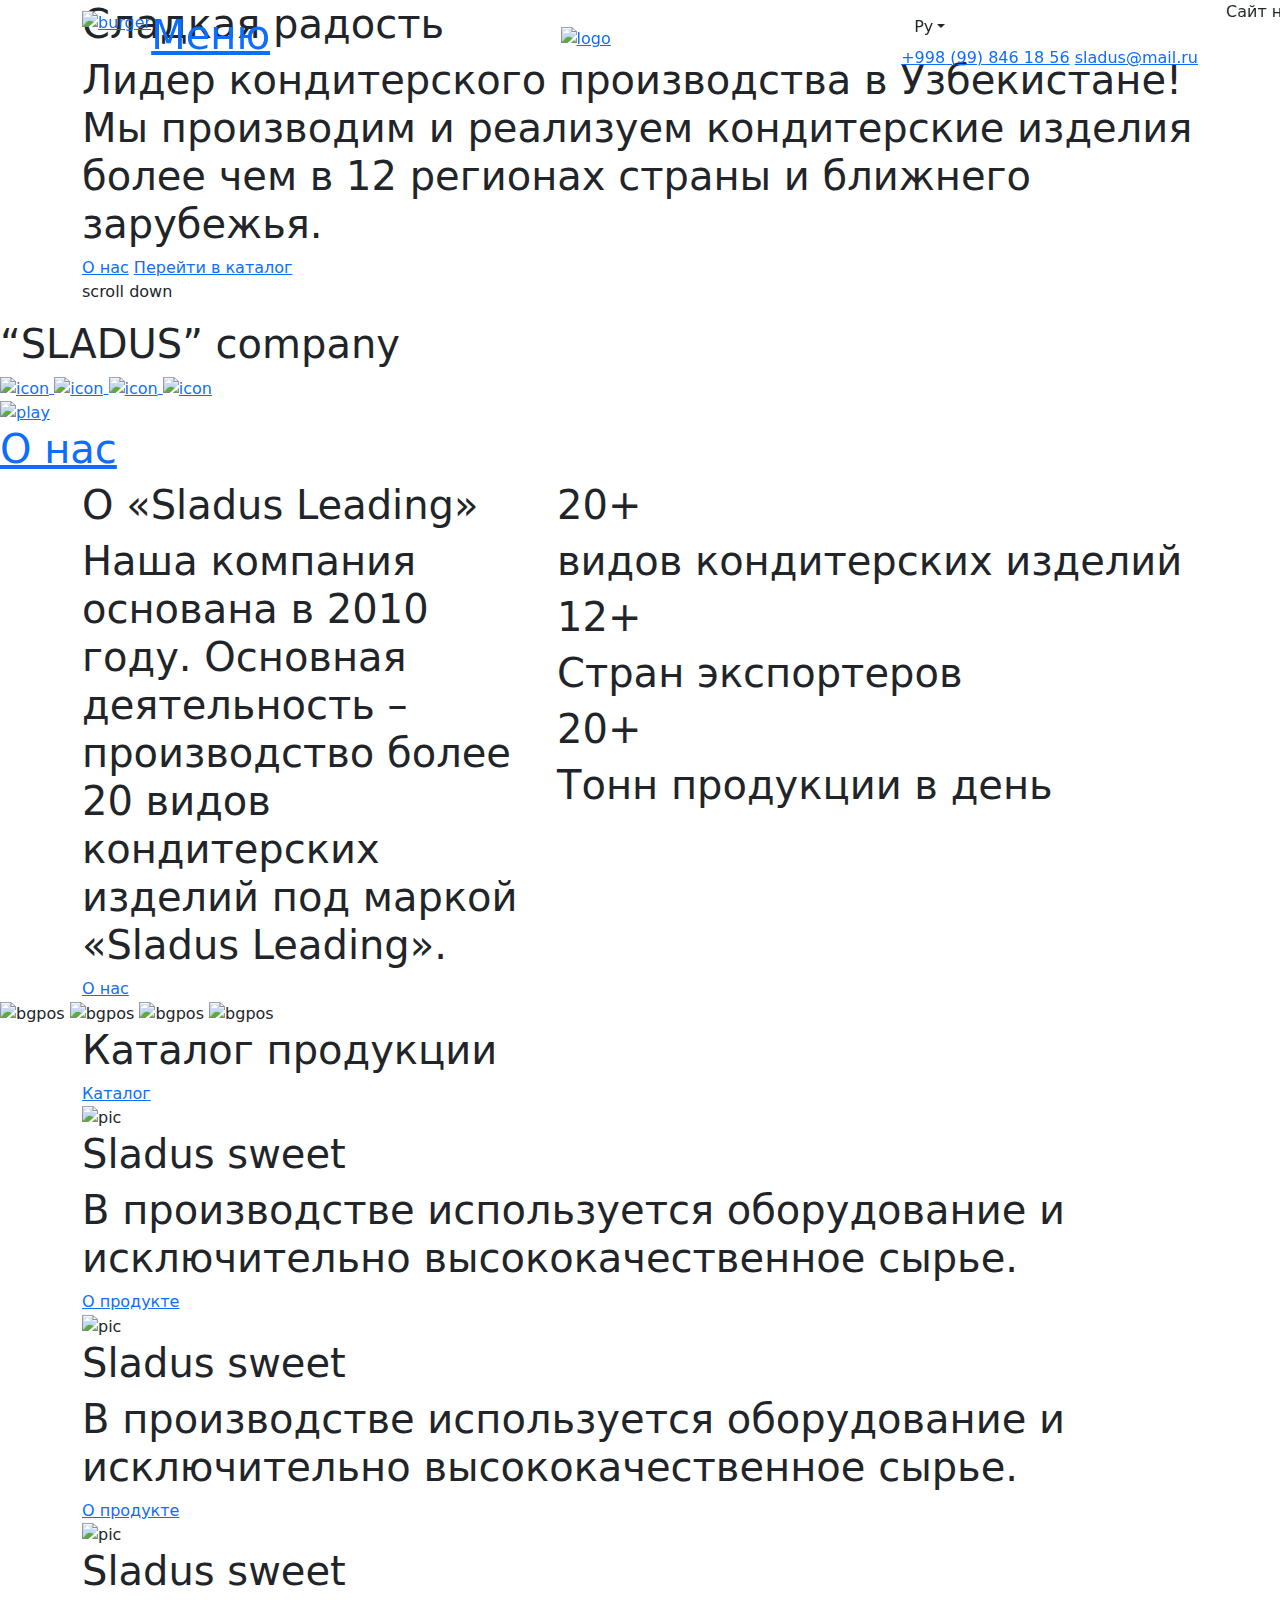
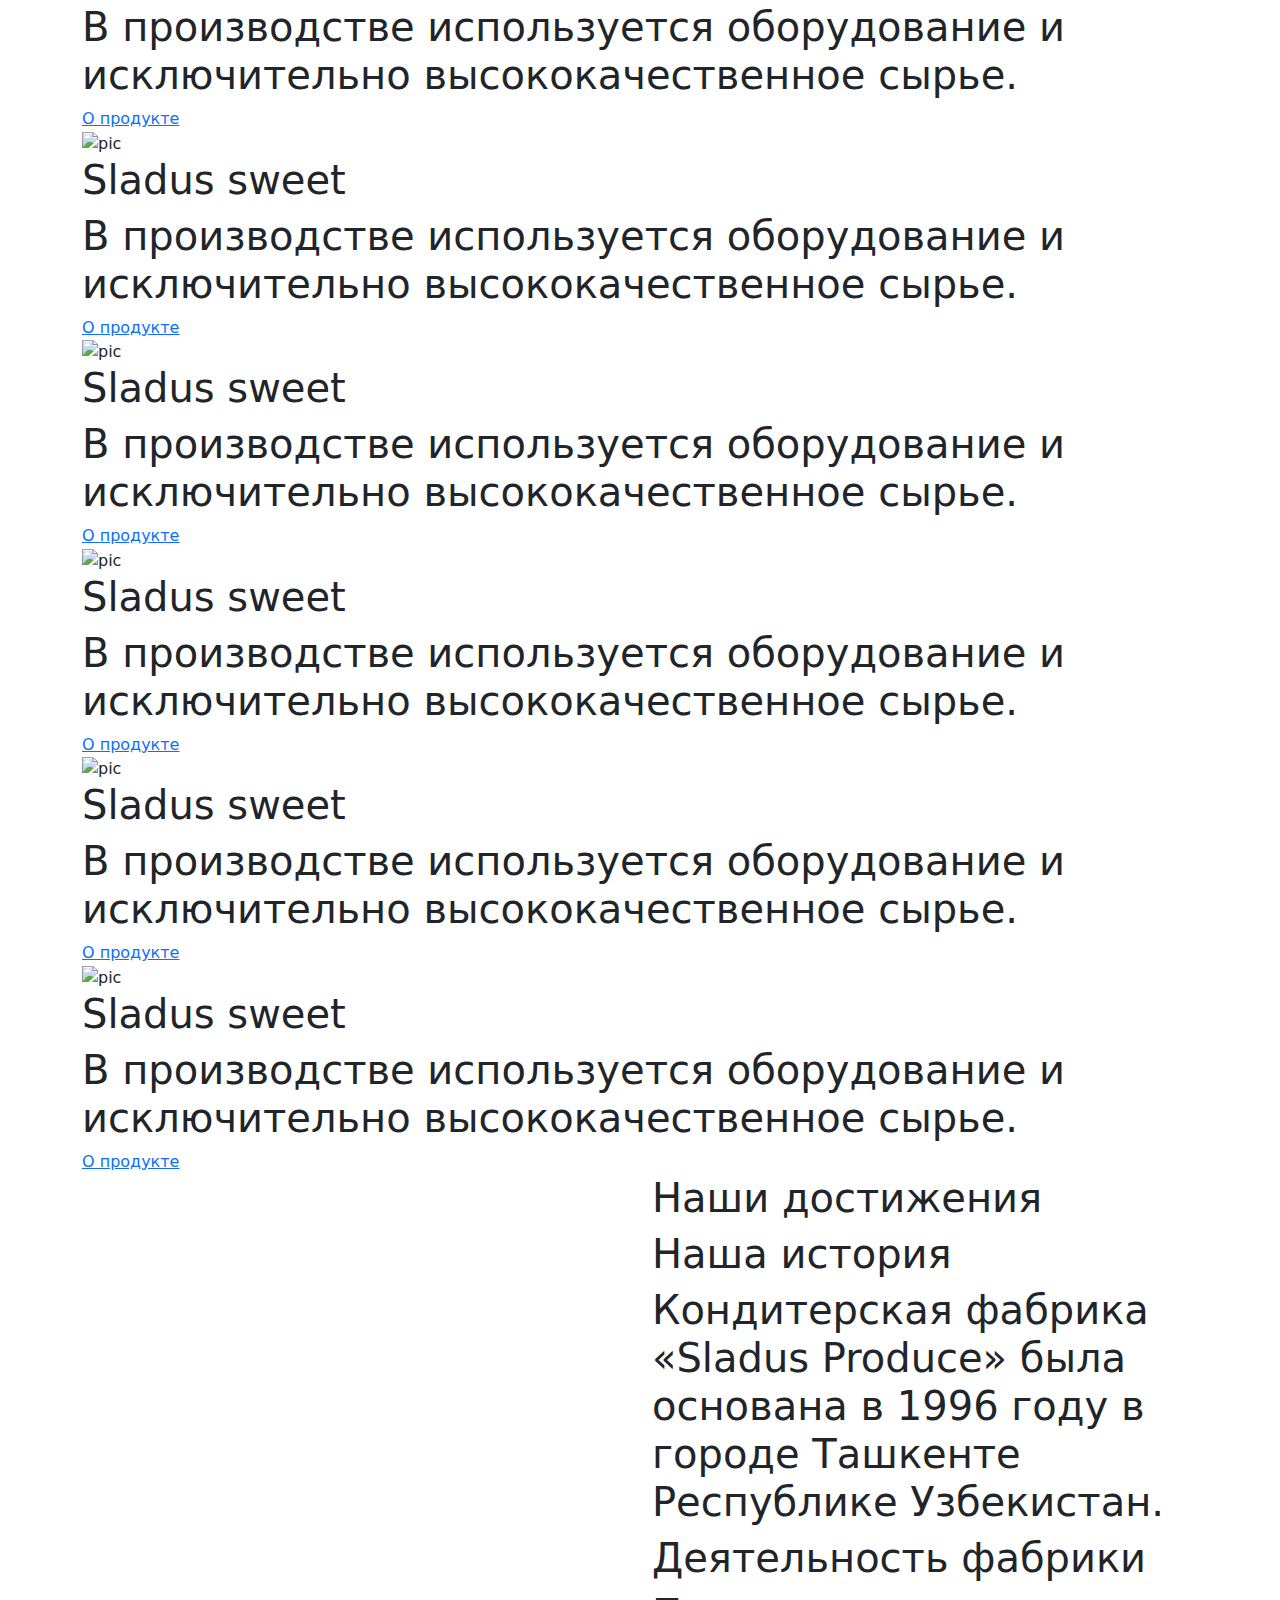
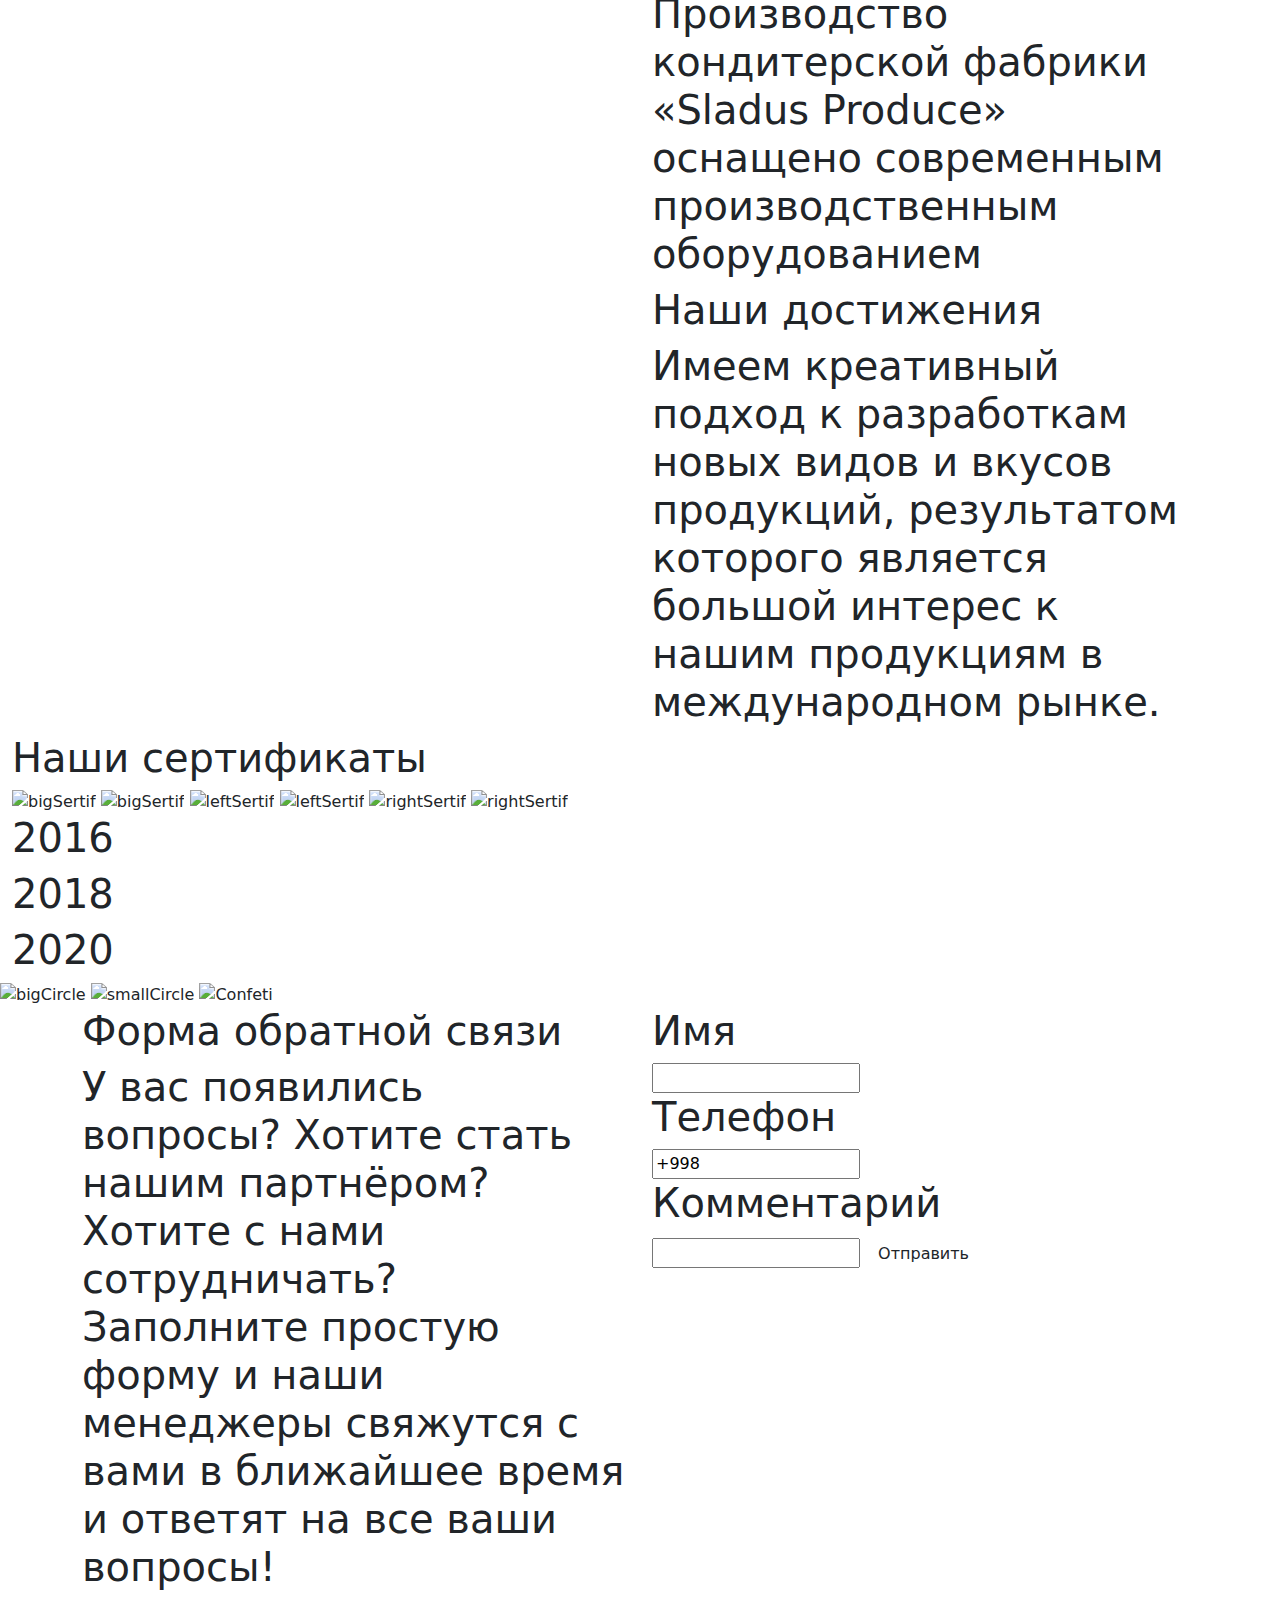
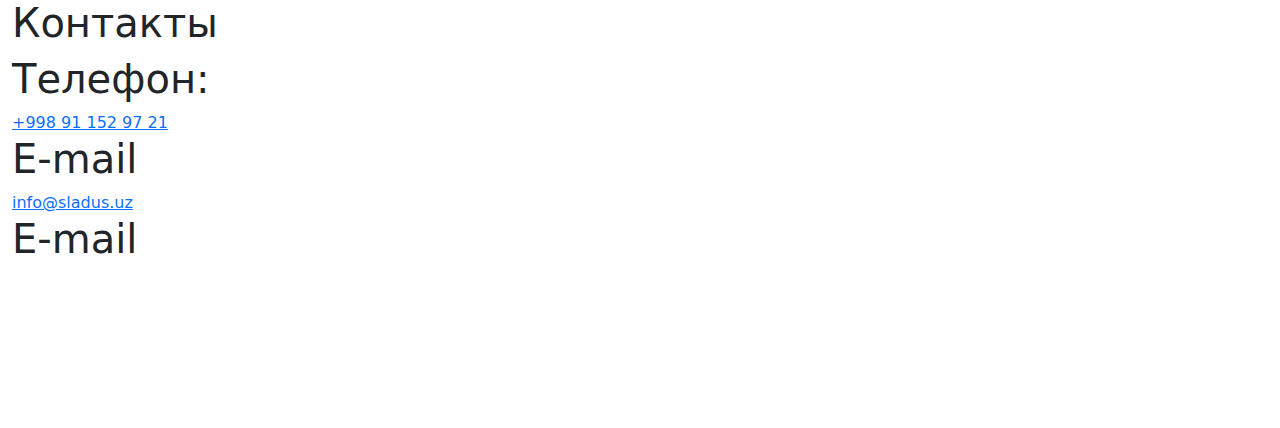
==== index.html @ 84ff2924 "Add files via upload" ====
<!DOCTYPE html>
<html lang="en">

<head>
    <link rel="icon" href="./assets/icons/logo.ico">
    <meta charset="UTF-8">
    <meta http-equiv="X-UA-Compatible" content="IE=edge">
    <meta name="viewport" content="width=device-width, initial-scale=1.0">
    <title>Sladus Real</title>
    <link href="https://cdn.jsdelivr.net/npm/bootstrap@5.1.3/dist/css/bootstrap.min.css" rel="stylesheet">
    <link rel="stylesheet" href="./css/main.css">
    <link rel="stylesheet" href="./css/media.css">
    <link rel="stylesheet" href="./css/animation.css">
    <link rel="preload" href="./assets/fonts/dinpro.otf" as="font">
    <link rel="stylesheet" href="./OwlCarousel2-2.3.4/dist/assets/owl.carousel.min.css">
    <link rel="stylesheet" href="./OwlCarousel2-2.3.4/dist/assets/owl.theme.default.min.css">
    <script src="https://cdn.jsdelivr.net/npm/bootstrap@5.1.3/dist/js/bootstrap.bundle.min.js"></script>
    <script src="https://ajax.googleapis.com/ajax/libs/jquery/3.6.0/jquery.min.js"></script>
</head>

<body>
    <header class="header">

        <nav class="navbar fixed-top">
            <marquee class="fixed-top">Сайт находится в разработке</marquee>
            <div class="container">
                <div class="burger_box">
                    <div class="offcanvas offcanvas-start fade" id="burger">
                        <div class="row">
                            <div class="col-4">
                                <div class="offcanvas_content_box">
                                    <a href="" type="button" class="btn krestik " data-bs-dismiss="offcanvas">
                                        <img src="./assets/icons/krestik.svg" alt="krestic" class="krestic">
                                        <div class="offcanvas_text_box">
                                            <a href="#" class="navigate_link active">Главная</a>
                                            <a href="./about us/index.html" class="navigate_link">О компании</a>
                                            <a href="./katalog/index.html" class="navigate_link">Продукция</a>
                                            <a href="./galereya/index.html" class="navigate_link">Галерия</a>
                                            <a href="./vakansiya/index.html" class="navigate_link">Ваканcия</a>
                                            <a href="#" class="navigate_link">Контакты</a>
                                        </div>
                                    </a>
                                </div>
                            </div>
                            <div class="col-8">
                                <div class="offcanvas_carousel">
                                    <div class="owl-carousel">
                                        <div class="item">
                                            <a href="./product/index.html" class="owl_link">
                                                <div class="owl_img">
                                                    <img src="./assets/images/1.jpg" alt="">
                                                </div>
                                            </a>
                                        </div>
                                        <div class="item">
                                            <a href="./product/index.html" class="owl_link">
                                                <div class="owl_img">
                                                    <img src="./assets/images/2.jpg" alt="">
                                                </div>
                                            </a>
                                        </div>
                                        <div class="item">
                                            <a href="./product/index.html" class="owl_link">
                                                <div class="owl_img">
                                                    <img src="./assets/images/3.jpg" alt="">
                                                </div>
                                            </a>
                                        </div>
                                        <div class="item">
                                            <a href="./product/index.html" class="owl_link">
                                                <div class="owl_img">
                                                    <img src="./assets/images/4.jpg" alt="">
                                                </div>
                                            </a>
                                        </div>
                                        <div class="item">
                                            <a href="./product/index.html" class="owl_link">
                                                <div class="owl_img">
                                                    <img src="./assets/images/5.png" alt="">
                                                </div>
                                            </a>
                                        </div>
                                    </div>
                                </div>
                                <h1 class="carousel_text">Каталог продукции</h1>
                            </div>
                        </div>
                    </div>
                    <a href="#burger" type="button" class="burger d-flex" data-bs-toggle="offcanvas">
                        <img src="./assets/icons/burger.svg" alt="burger" class="burger_icon">
                        <h1 class="burger_text">Меню</h1>
                    </a>
                </div>
                <a href="#" class="logo">
                    <img src="./assets/icons/logo.png" alt="logo" class="logo_icon">
                </a>
                <div class="info_box">
                    <div class="dropdown">
                        <button class="btn dropdown-toggle button" type="button" id="dropdownButton" data-bs-toggle="dropdown">Ру</button>
                        <ul class="dropdown-menu" aria-labelledby="dropdownMenuButton1">
                            <li><a class="dropdown-item" href="#">En</a></li>
                            <li><a class="dropdown-item" href="#">У'зб</a></li>
                            <li><a class="dropdown-item" href="#">Uzb</a></li>
                        </ul>
                    </div>

                    <div class="contact_box">
                        <a href="tel:+998461856" class="telephone_number">+998 (99) 846 18 56</a>
                        <a href="mailto:info@sladus.uz" class="email">sladus@mail.ru</a>
                    </div>
                </div>

            </div>

        </nav>
        <div class="container">
            <div class="header_content">

                <h1 class="header_content_title">Сладкая радость</h1>
                <h1 class="header_content_text">
                    Лидер кондитерского производства в Узбекистане! Мы производим и реализуем кондитерские изделия более чем в 12 регионах страны и ближнего зарубежья.
                </h1>
                <div class="header_button_box">
                    <a href="./about us/index.html" class="header_link">О нас</a>
                    <a href="#" class="header_link">Перейти в каталог</a>
                </div>
                <div class="scroll_bar">
                    <div class="lines"></div>
                    <p class="scroll_bar_text">scroll down</p>
                </div>
            </div>
        </div>
    </header>
    <main class="main">
        <section class="mainOne">
            <div class="slider">
                <h1 class="slider_text">“SLADUS” company</h1>
                <div class="social_media_box">
                    <a href="#" class="social_media_link">
                        <img src="./assets/icons/insta.svg" alt="icon" class="social_media_img">
                    </a>
                    <a href="#" class="social_media_link">
                        <img src="./assets/icons/fb.svg" alt="icon" class="social_media_img">
                    </a>
                    <a href="#" class="social_media_link">
                        <img src="./assets/icons/tg.svg" alt="icon" class="social_media_img">
                    </a>
                    <a href="#" class="social_media_link">
                        <img src="./assets/icons/yt.svg" alt="icon" class="social_media_img">
                    </a>
                </div>
            </div>
            <a href="#myModal" class="play_video" type="button" data-bs-toggle="modal">
                <img src="./assets/icons/play.svg" alt="play">
                <h1 class="modal_video_text">О нас</h1>
            </a>
            <div class="modal" id="myModal">
                <div class="modal-dialog">
                    <div class="modal-content">
                        <video controls>
                        <source src="./assets/video/video.mp4" type="video/mp4">
                    </video>
                        <button class="btn btn-close video_closed" data-bs-dismiss="modal"></button>
                    </div>
                </div>
            </div>
        </section>
        <section class="mainTwo">
            <div class="container">
                <div class="row">
                    <div class="col-5">
                        <div class="mainTwo_content_box">
                            <h1 class="mainTwo_title">О «Sladus Leading»</h1>
                            <h1 class="mainTwo_text">Наша компания основана в 2010 году. Основная деятельность – производство более 20 видов кондитерских изделий под маркой «Sladus Leading».</h1>

                            <a href="./about us/index.html" class="header_link">О нас</a>
                        </div>
                    </div>
                    <div class="col-7">
                        <div class="mainTwo_content_box">
                            <div class="circle_box">
                                <div class="circle_box_One">
                                    <h1 class="circle_title">20+</h1>
                                    <h1 class="circle_text">видов кондитерских изделий </h1>
                                </div>
                                <div class="circle_box_Two">
                                    <h1 class="circle_title">12+</h1>
                                    <h1 class="circle_text">Стран экспортеров</h1>
                                </div>
                                <div class="circle_box_Three">
                                    <h1 class="circle_title">20+</h1>
                                    <h1 class="circle_text">Тонн продукции в день</h1>
                                </div>
                            </div>
                        </div>
                    </div>
                </div>
            </div>
        </section>
        <section class="mainThree">
            <img src="./assets/images/bgleftbot.png" alt="bgpos" class="mainThree_img_pos_bl">
            <img src="./assets/images/bglefttop.png" alt="bgpos" class="mainThree_img_pos_tl">
            <img src="./assets/images/bgrightbot.png" alt="bgpos" class="mainThree_img_pos_br">
            <img src="./assets/images/bgrighttop.png" alt="bgpos" class="mainThree_img_pos_tr">
            <div class="container">
                <div class="mainThree_title_box">
                    <h1 class="mainThree_title">Каталог продукции</h1>
                    <a href="#" class="mainThree_link">Каталог</a>
                </div>
                <div class="owl-carousel two">
                    <div class="item">
                        <div class="mainThree_content_box">
                            <img src="./assets/images/one.png" alt="pic" class="mainThree_img">
                            <h1 class="mainThree_title_carousel">Sladus sweet</h1>
                            <h1 class="mainThree_text">В производстве используется оборудование и исключительно высококачественное сырье. </h1>
                            <a href="#" class="mainThree_carousel_button">О продукте</a>
                        </div>
                    </div>
                    <div class="item">
                        <div class="mainThree_content_box">
                            <img src="./assets/images/two.png" alt="pic" class="mainThree_img">
                            <h1 class="mainThree_title_carousel">Sladus sweet</h1>
                            <h1 class="mainThree_text">В производстве используется оборудование и исключительно высококачественное сырье. </h1>
                            <a href="#" class="mainThree_carousel_button">О продукте</a>
                        </div>
                    </div>
                    <div class="item">
                        <div class="mainThree_content_box">
                            <img src="./assets/images/three.png" alt="pic" class="mainThree_img">
                            <h1 class="mainThree_title_carousel">Sladus sweet</h1>
                            <h1 class="mainThree_text">В производстве используется оборудование и исключительно высококачественное сырье. </h1>
                            <a href="#" class="mainThree_carousel_button">О продукте</a>
                        </div>
                    </div>
                    <div class="item">
                        <div class="mainThree_content_box">
                            <img src="./assets/images/four.png" alt="pic" class="mainThree_img">
                            <h1 class="mainThree_title_carousel">Sladus sweet</h1>
                            <h1 class="mainThree_text">В производстве используется оборудование и исключительно высококачественное сырье. </h1>
                            <a href="#" class="mainThree_carousel_button">О продукте</a>
                        </div>
                    </div>
                    <div class="item">
                        <div class="mainThree_content_box">
                            <img src="./assets/images/one.png" alt="pic" class="mainThree_img">
                            <h1 class="mainThree_title_carousel">Sladus sweet</h1>
                            <h1 class="mainThree_text">В производстве используется оборудование и исключительно высококачественное сырье. </h1>
                            <a href="#" class="mainThree_carousel_button">О продукте</a>
                        </div>
                    </div>
                    <div class="item">
                        <div class="mainThree_content_box">
                            <img src="./assets/images/two.png" alt="pic" class="mainThree_img">
                            <h1 class="mainThree_title_carousel">Sladus sweet</h1>
                            <h1 class="mainThree_text">В производстве используется оборудование и исключительно высококачественное сырье. </h1>
                            <a href="#" class="mainThree_carousel_button">О продукте</a>
                        </div>
                    </div>
                    <div class="item">
                        <div class="mainThree_content_box">
                            <img src="./assets/images/three.png" alt="pic" class="mainThree_img">
                            <h1 class="mainThree_title_carousel">Sladus sweet</h1>
                            <h1 class="mainThree_text">В производстве используется оборудование и исключительно высококачественное сырье. </h1>
                            <a href="#" class="mainThree_carousel_button">О продукте</a>
                        </div>
                    </div>
                    <div class="item">
                        <div class="mainThree_content_box">
                            <img src="./assets/images/four.png" alt="pic" class="mainThree_img">
                            <h1 class="mainThree_title_carousel">Sladus sweet</h1>
                            <h1 class="mainThree_text">В производстве используется оборудование и исключительно высококачественное сырье. </h1>
                            <a href="#" class="mainThree_carousel_button">О продукте</a>
                        </div>
                    </div>

                </div>
            </div>
        </section>
        <section class="mainFour">
            <div class="container">
                <div class="row">
                    <div class="col-6">
                        <div class="mainFour_img_box">
                            <img src="./assets/images/download.jpg" alt="" class="mainFour_img">
                        </div>
                    </div>
                    <div class="col-6">
                        <div class="mainFour_content_box">
                            <h1 class="mainFour_title_one">Наши достижения</h1>
                            <h1 class="mainFour_title">Наша история</h1>
                            <h1 class="mainFour_text">Кондитерская фабрика «Sladus Produce» была основана в 1996 году в городе Ташкенте Республике Узбекистан.</h1>
                            <h1 class="mainFour_title">Деятельность фабрики</h1>
                            <h1 class="mainFour_text">Производство кондитерской фабрики «Sladus Produce» оснащено современным производственным оборудованием</h1>
                            <h1 class="mainFour_title">Наши достижения</h1>
                            <h1 class="mainFour_text">Имеем креативный подход к разработкам новых видов и вкусов продукций, результатом которого является большой интерес к нашим продукциям в международном рынке.</h1>
                        </div>
                    </div>
                </div>
            </div>
        </section>
        <section class="mainFive">
            <div class="container-fluid">
                <h1 class="mainFive_title">Наши сертификаты</h1>
                <img src="./assets/images/bigSertif.png" alt="bigSertif" class="mainFive_bigSertif">
                <img src="./assets/images/BigStand.png" alt="bigSertif" class="mainFive_bigStand">
                <img src="./assets/images/leftSertif.png" alt="leftSertif" class="leftSertif">
                <img src="./assets/images/smallStand.png" alt="leftSertif" class="leftStand">
                <img src="./assets/images/rightSertif.png" alt="rightSertif" class="rightSertif">
                <img src="./assets/images/smallStand.png" alt="rightSertif" class="rightStand">
                <h1 class="mainFive_2016">2016</h1>
                <h1 class="mainFive_2018">2018</h1>
                <h1 class="mainFive_2020">2020</h1>
            </div>
        </section>
        <section class="mainSix">
            <img src="/assets/icons/bigCircle.svg" alt="bigCircle" class="mainSix_big_circle">
            <img src="/assets/icons/smallCircle.svg" alt="smallCircle" class="mainSix_small_circle">
            <img src="./assets/images/Confeti.png" alt="Confeti" class="mainSix_confeti">
            <div class="container">
                <div class="mainSix_content_box">
                    <div class="row">
                        <div class="col-xl-6 col-lg-8">
                            <div class="mainSix_text_box">
                                <h1 class="mainSix_text_title">Форма обратной связи</h1>
                                <h1 class="mainSix_text_info">У вас появились вопросы? Хотите стать нашим партнёром? Хотите с нами сотрудничать? Заполните простую форму и наши менеджеры свяжутся с вами в ближайшее время и ответят на все ваши вопросы!</h1>
                            </div>
                        </div>
                        <div class="col-xl-6 col-lg-4">
                            <div class="mainSix_reg_box">
                                <form action="https://echo.htmlacademy.ru/courses" method="post">
                                    <h1 class="mainSix_reg_title">Имя</h1>
                                    <input type="text" name="Имя">
                                    <h1 class="mainSix_reg_title">Телефон</h1>
                                    <input type="tel" name="Телефон" value="+998">
                                    <h1 class="mainSix_reg_title">Комментарий</h1>
                                    <input type="text" name="Комментарий">
                                    <button type="submit" class="btn">Отправить</button>
                                </form>
                            </div>
                        </div>
                    </div>
                </div>
            </div>
        </section>
        <section class="mainSeven">
            <div class="container-fluid">
                <div class="mainSeven_content_box">
                    <div class="mainSeven_text_box">
                        <h1 class="mainSeven_title">Контакты</h1>
                        <h1 class="mainSeven_info">Телефон:</h1>
                        <a href="tel:+998911529721" class="mainSeven_tel">+998 91 152 97 21</a>
                        <h1 class="mainSeven_info">E-mail</h1>
                        <a href="mailto:info@sladus.uz" class="mainSeven_tel">info@sladus.uz</a>
                        <h1 class="mainSeven_info">E-mail</h1>
                    </div>
                    <div class="mapBox">
                        <iframe src="https://yandex.ru/map-widget/v1/?um=constructor%3Aa60122b8d6b6e58495dd2fbadc7fb2de0d66b228836e22b352b40afc73c32efb&amp;source=constructor" width="100%" height="100%" frameborder="0"></iframe>

                    </div>
                </div>


            </div>
            </div>

        </section>
    </main>





    <script src="https://ajax.googleapis.com/ajax/libs/jquery/3.6.0/jquery.min.js"></script>

    <script src="./OwlCarousel2-2.3.4/dist/owl.carousel.min.js"></script>
    <script src="./js/main.js"></script>



</body>

</html>
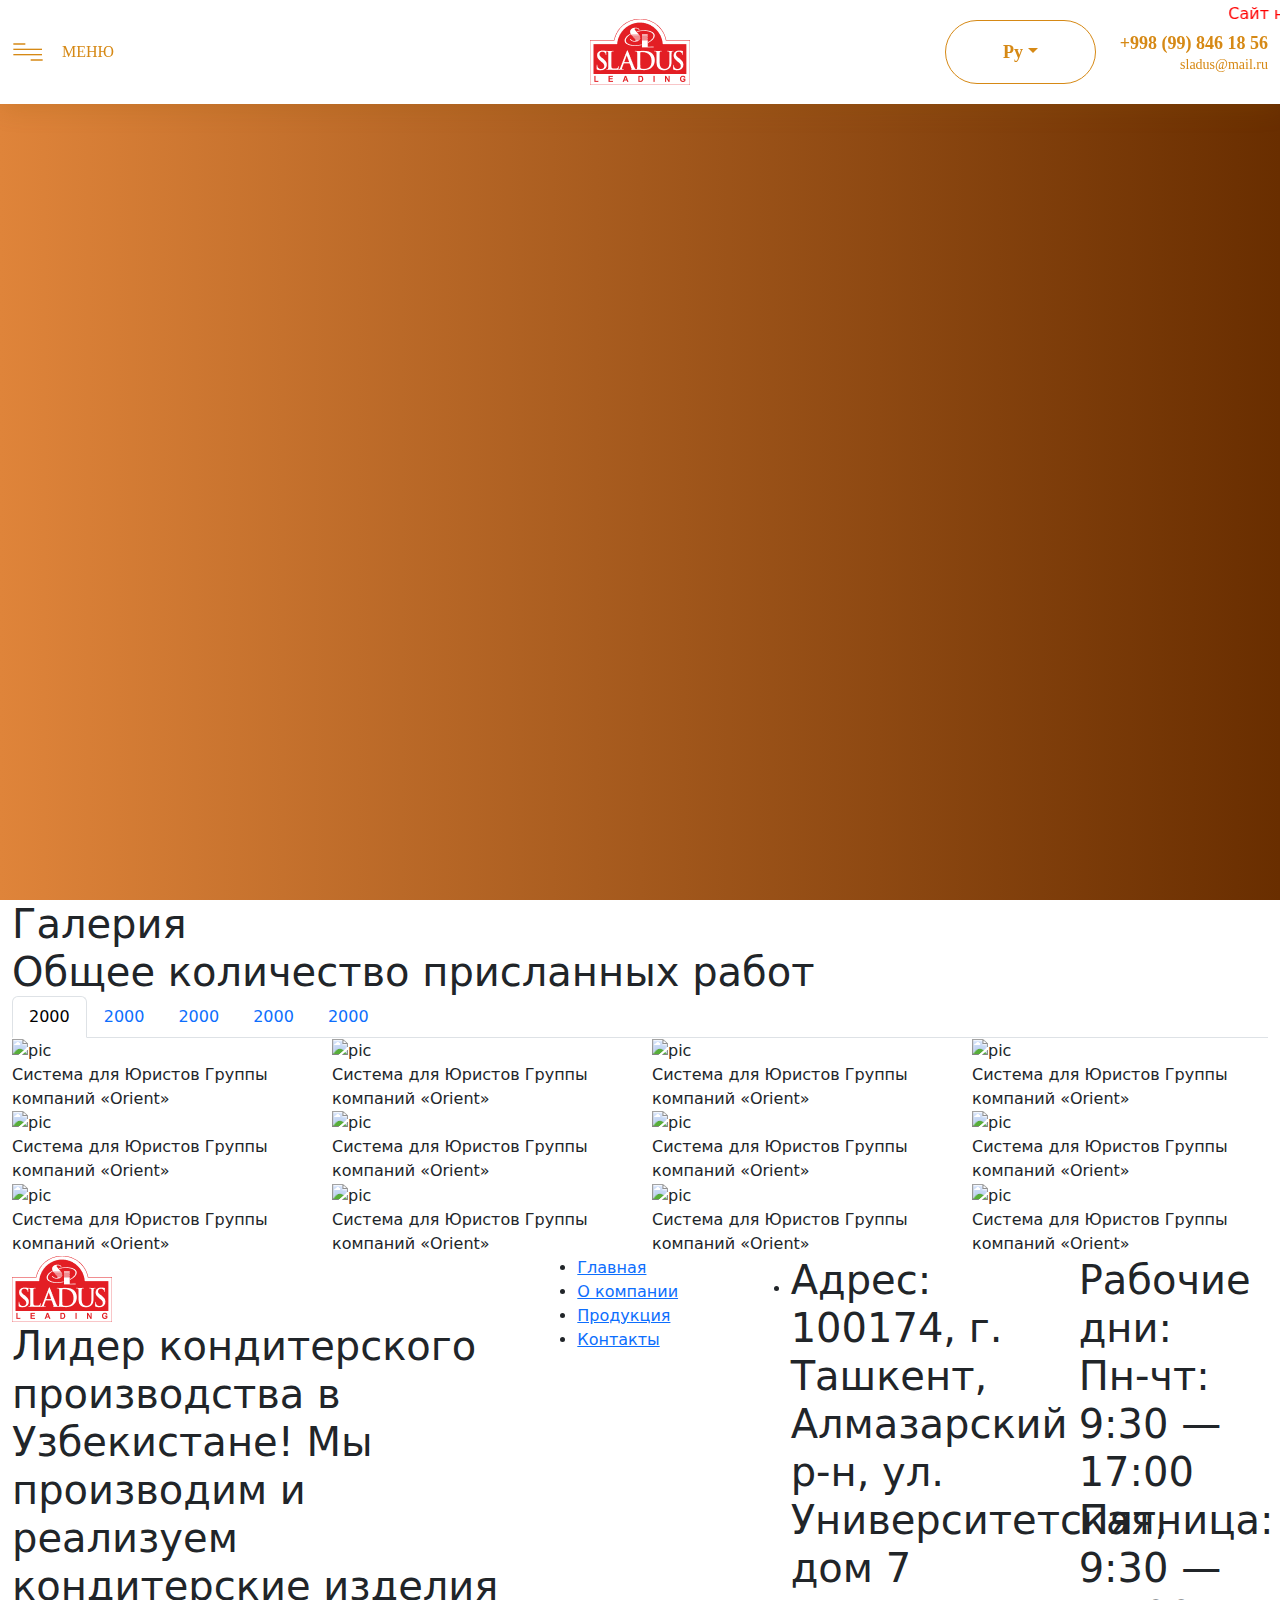
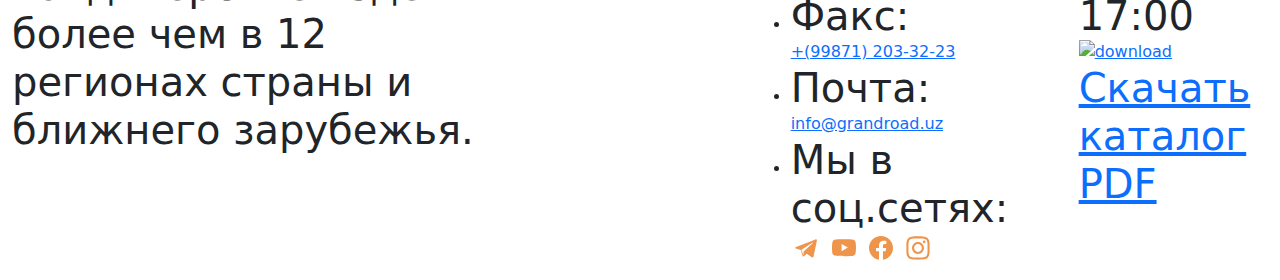
==== commit 78c308cc: "Add files via upload" ====
--- a/index.html
+++ b/index.html
@@ -6,7 +6,7 @@
     <meta charset="UTF-8">
     <meta http-equiv="X-UA-Compatible" content="IE=edge">
     <meta name="viewport" content="width=device-width, initial-scale=1.0">
-    <title>Sladus Real</title>
+    <title>О компании</title>
     <link href="https://cdn.jsdelivr.net/npm/bootstrap@5.1.3/dist/css/bootstrap.min.css" rel="stylesheet">
     <link rel="stylesheet" href="./css/main.css">
     <link rel="stylesheet" href="./css/media.css">
@@ -20,7 +20,6 @@
 
 <body>
     <header class="header">
-
         <nav class="navbar fixed-top">
             <marquee class="fixed-top">Сайт находится в разработке</marquee>
             <div class="container">
@@ -32,11 +31,11 @@
                                     <a href="" type="button" class="btn krestik " data-bs-dismiss="offcanvas">
                                         <img src="./assets/icons/krestik.svg" alt="krestic" class="krestic">
                                         <div class="offcanvas_text_box">
-                                            <a href="#" class="navigate_link active">Главная</a>
-                                            <a href="./about us/index.html" class="navigate_link">О компании</a>
-                                            <a href="./katalog/index.html" class="navigate_link">Продукция</a>
-                                            <a href="./galereya/index.html" class="navigate_link">Галерия</a>
-                                            <a href="./vakansiya/index.html" class="navigate_link">Ваканcия</a>
+                                            <a href="../index.html" class="navigate_link">Главная</a>
+                                            <a href="../about us/index.html" class="navigate_link">О компании</a>
+                                            <a href="../katalog/index.html" class="navigate_link">Продукция</a>
+                                            <a href="#" class="navigate_link active">Галерия</a>
+                                            <a href="../vakansiya/index.html" class="navigate_link">Ваканcия</a>
                                             <a href="#" class="navigate_link">Контакты</a>
                                         </div>
                                     </a>
@@ -46,35 +45,35 @@
                                 <div class="offcanvas_carousel">
                                     <div class="owl-carousel">
                                         <div class="item">
-                                            <a href="./product/index.html" class="owl_link">
+                                            <a href="../product/index.html" class="owl_link">
                                                 <div class="owl_img">
                                                     <img src="./assets/images/1.jpg" alt="">
                                                 </div>
                                             </a>
                                         </div>
                                         <div class="item">
-                                            <a href="./product/index.html" class="owl_link">
+                                            <a href="../product/index.html" class="owl_link">
                                                 <div class="owl_img">
                                                     <img src="./assets/images/2.jpg" alt="">
                                                 </div>
                                             </a>
                                         </div>
                                         <div class="item">
-                                            <a href="./product/index.html" class="owl_link">
+                                            <a href="../product/index.html" class="owl_link">
                                                 <div class="owl_img">
                                                     <img src="./assets/images/3.jpg" alt="">
                                                 </div>
                                             </a>
                                         </div>
                                         <div class="item">
-                                            <a href="./product/index.html" class="owl_link">
+                                            <a href="../product/index.html" class="owl_link">
                                                 <div class="owl_img">
                                                     <img src="./assets/images/4.jpg" alt="">
                                                 </div>
                                             </a>
                                         </div>
                                         <div class="item">
-                                            <a href="./product/index.html" class="owl_link">
+                                            <a href="../product/index.html" class="owl_link">
                                                 <div class="owl_img">
                                                     <img src="./assets/images/5.png" alt="">
                                                 </div>
@@ -91,7 +90,7 @@
                         <h1 class="burger_text">Меню</h1>
                     </a>
                 </div>
-                <a href="#" class="logo">
+                <a href="../index.html" class="logo">
                     <img src="./assets/icons/logo.png" alt="logo" class="logo_icon">
                 </a>
                 <div class="info_box">
@@ -113,258 +112,512 @@
             </div>
 
         </nav>
+    </header>
+
+    <main class="main">
+        <section class="mainOne">
+            <div class="container">
+                <h1 class="mainOne_title">Галерия</h1>
+                <h1 class="mainOne_text">Общее количество присланных работ</h1>
+                <ul class="nav nav-tabs">
+                    <li class="nav-item">
+                        <a href="#menu1" data-bs-toggle="tab" class="nav-link active">2000</a>
+                    </li>
+                    <li class="nav-item">
+                        <a href="#menu2" data-bs-toggle="tab" class="nav-link">2000</a>
+                    </li>
+                    <li class="nav-item">
+                        <a href="#menu3" data-bs-toggle="tab" class="nav-link">2000</a>
+                    </li>
+                    <li class="nav-item">
+                        <a href="#menu4" data-bs-toggle="tab" class="nav-link">2000</a>
+                    </li>
+                    <li class="nav-item">
+                        <a href="#menu5" data-bs-toggle="tab" class="nav-link">2000</a>
+                    </li>
+                </ul>
+                <div class="tab-content">
+                    <div class="tab-pane active fade show" id="menu1">
+                        <div class="row">
+                            <div class="col-3">
+                                <div class="mainOne_content_box">
+                                    <img src="./assets/images/11.png" alt="pic" class="mainOne_img">
+                                    <div class="mainOne_text">Система для Юристов Группы компаний «Orient»</div>
+                                </div>
+                            </div>
+                            <div class="col-3">
+                                <div class="mainOne_content_box">
+                                    <img src="./assets/images/22.png" alt="pic" class="mainOne_img">
+                                    <div class="mainOne_text">Система для Юристов Группы компаний «Orient»</div>
+                                </div>
+                            </div>
+                            <div class="col-3">
+                                <div class="mainOne_content_box">
+                                    <img src="./assets/images/33.png" alt="pic" class="mainOne_img">
+                                    <div class="mainOne_text">Система для Юристов Группы компаний «Orient»</div>
+                                </div>
+                            </div>
+                            <div class="col-3">
+                                <div class="mainOne_content_box">
+                                    <img src="./assets/images/44.png" alt="pic" class="mainOne_img">
+                                    <div class="mainOne_text">Система для Юристов Группы компаний «Orient»</div>
+                                </div>
+                            </div>
+                        </div>
+                        <div class="row">
+                            <div class="col-3">
+                                <div class="mainOne_content_box">
+                                    <img src="./assets/images/11.png" alt="pic" class="mainOne_img">
+                                    <div class="mainOne_text">Система для Юристов Группы компаний «Orient»</div>
+                                </div>
+                            </div>
+                            <div class="col-3">
+                                <div class="mainOne_content_box">
+                                    <img src="./assets/images/22.png" alt="pic" class="mainOne_img">
+                                    <div class="mainOne_text">Система для Юристов Группы компаний «Orient»</div>
+                                </div>
+                            </div>
+                            <div class="col-3">
+                                <div class="mainOne_content_box">
+                                    <img src="./assets/images/33.png" alt="pic" class="mainOne_img">
+                                    <div class="mainOne_text">Система для Юристов Группы компаний «Orient»</div>
+                                </div>
+                            </div>
+                            <div class="col-3">
+                                <div class="mainOne_content_box">
+                                    <img src="./assets/images/44.png" alt="pic" class="mainOne_img">
+                                    <div class="mainOne_text">Система для Юристов Группы компаний «Orient»</div>
+                                </div>
+                            </div>
+                        </div>
+                        <div class="row">
+                            <div class="col-3">
+                                <div class="mainOne_content_box">
+                                    <img src="./assets/images/11.png" alt="pic" class="mainOne_img">
+                                    <div class="mainOne_text">Система для Юристов Группы компаний «Orient»</div>
+                                </div>
+                            </div>
+                            <div class="col-3">
+                                <div class="mainOne_content_box">
+                                    <img src="./assets/images/22.png" alt="pic" class="mainOne_img">
+                                    <div class="mainOne_text">Система для Юристов Группы компаний «Orient»</div>
+                                </div>
+                            </div>
+                            <div class="col-3">
+                                <div class="mainOne_content_box">
+                                    <img src="./assets/images/33.png" alt="pic" class="mainOne_img">
+                                    <div class="mainOne_text">Система для Юристов Группы компаний «Orient»</div>
+                                </div>
+                            </div>
+                            <div class="col-3">
+                                <div class="mainOne_content_box">
+                                    <img src="./assets/images/44.png" alt="pic" class="mainOne_img">
+                                    <div class="mainOne_text">Система для Юристов Группы компаний «Orient»</div>
+                                </div>
+                            </div>
+                        </div>
+                    </div>
+                    <div class="tab-pane fade show" id="menu2">
+                        <div class="row">
+                            <div class="col-3">
+                                <div class="mainOne_content_box">
+                                    <img src="./assets/images/11.png" alt="pic" class="mainOne_img">
+                                    <div class="mainOne_text">Система для Юристов Группы компаний «Orient»</div>
+                                </div>
+                            </div>
+                            <div class="col-3">
+                                <div class="mainOne_content_box">
+                                    <img src="./assets/images/22.png" alt="pic" class="mainOne_img">
+                                    <div class="mainOne_text">Система для Юристов Группы компаний «Orient»</div>
+                                </div>
+                            </div>
+                            <div class="col-3">
+                                <div class="mainOne_content_box">
+                                    <img src="./assets/images/33.png" alt="pic" class="mainOne_img">
+                                    <div class="mainOne_text">Система для Юристов Группы компаний «Orient»</div>
+                                </div>
+                            </div>
+                            <div class="col-3">
+                                <div class="mainOne_content_box">
+                                    <img src="./assets/images/44.png" alt="pic" class="mainOne_img">
+                                    <div class="mainOne_text">Система для Юристов Группы компаний «Orient»</div>
+                                </div>
+                            </div>
+                        </div>
+                        <div class="row">
+                            <div class="col-3">
+                                <div class="mainOne_content_box">
+                                    <img src="./assets/images/11.png" alt="pic" class="mainOne_img">
+                                    <div class="mainOne_text">Система для Юристов Группы компаний «Orient»</div>
+                                </div>
+                            </div>
+                            <div class="col-3">
+                                <div class="mainOne_content_box">
+                                    <img src="./assets/images/22.png" alt="pic" class="mainOne_img">
+                                    <div class="mainOne_text">Система для Юристов Группы компаний «Orient»</div>
+                                </div>
+                            </div>
+                            <div class="col-3">
+                                <div class="mainOne_content_box">
+                                    <img src="./assets/images/33.png" alt="pic" class="mainOne_img">
+                                    <div class="mainOne_text">Система для Юристов Группы компаний «Orient»</div>
+                                </div>
+                            </div>
+                            <div class="col-3">
+                                <div class="mainOne_content_box">
+                                    <img src="./assets/images/44.png" alt="pic" class="mainOne_img">
+                                    <div class="mainOne_text">Система для Юристов Группы компаний «Orient»</div>
+                                </div>
+                            </div>
+                        </div>
+                        <div class="row">
+                            <div class="col-3">
+                                <div class="mainOne_content_box">
+                                    <img src="./assets/images/11.png" alt="pic" class="mainOne_img">
+                                    <div class="mainOne_text">Система для Юристов Группы компаний «Orient»</div>
+                                </div>
+                            </div>
+                            <div class="col-3">
+                                <div class="mainOne_content_box">
+                                    <img src="./assets/images/22.png" alt="pic" class="mainOne_img">
+                                    <div class="mainOne_text">Система для Юристов Группы компаний «Orient»</div>
+                                </div>
+                            </div>
+                            <div class="col-3">
+                                <div class="mainOne_content_box">
+                                    <img src="./assets/images/33.png" alt="pic" class="mainOne_img">
+                                    <div class="mainOne_text">Система для Юристов Группы компаний «Orient»</div>
+                                </div>
+                            </div>
+                            <div class="col-3">
+                                <div class="mainOne_content_box">
+                                    <img src="./assets/images/44.png" alt="pic" class="mainOne_img">
+                                    <div class="mainOne_text">Система для Юристов Группы компаний «Orient»</div>
+                                </div>
+                            </div>
+                        </div>
+                    </div>
+                    <div class="tab-pane fade show" id="menu3">
+                        <div class="row">
+                            <div class="col-3">
+                                <div class="mainOne_content_box">
+                                    <img src="./assets/images/11.png" alt="pic" class="mainOne_img">
+                                    <div class="mainOne_text">Система для Юристов Группы компаний «Orient»</div>
+                                </div>
+                            </div>
+                            <div class="col-3">
+                                <div class="mainOne_content_box">
+                                    <img src="./assets/images/22.png" alt="pic" class="mainOne_img">
+                                    <div class="mainOne_text">Система для Юристов Группы компаний «Orient»</div>
+                                </div>
+                            </div>
+                            <div class="col-3">
+                                <div class="mainOne_content_box">
+                                    <img src="./assets/images/33.png" alt="pic" class="mainOne_img">
+                                    <div class="mainOne_text">Система для Юристов Группы компаний «Orient»</div>
+                                </div>
+                            </div>
+                            <div class="col-3">
+                                <div class="mainOne_content_box">
+                                    <img src="./assets/images/44.png" alt="pic" class="mainOne_img">
+                                    <div class="mainOne_text">Система для Юристов Группы компаний «Orient»</div>
+                                </div>
+                            </div>
+                        </div>
+                        <div class="row">
+                            <div class="col-3">
+                                <div class="mainOne_content_box">
+                                    <img src="./assets/images/11.png" alt="pic" class="mainOne_img">
+                                    <div class="mainOne_text">Система для Юристов Группы компаний «Orient»</div>
+                                </div>
+                            </div>
+                            <div class="col-3">
+                                <div class="mainOne_content_box">
+                                    <img src="./assets/images/22.png" alt="pic" class="mainOne_img">
+                                    <div class="mainOne_text">Система для Юристов Группы компаний «Orient»</div>
+                                </div>
+                            </div>
+                            <div class="col-3">
+                                <div class="mainOne_content_box">
+                                    <img src="./assets/images/33.png" alt="pic" class="mainOne_img">
+                                    <div class="mainOne_text">Система для Юристов Группы компаний «Orient»</div>
+                                </div>
+                            </div>
+                            <div class="col-3">
+                                <div class="mainOne_content_box">
+                                    <img src="./assets/images/44.png" alt="pic" class="mainOne_img">
+                                    <div class="mainOne_text">Система для Юристов Группы компаний «Orient»</div>
+                                </div>
+                            </div>
+                        </div>
+                        <div class="row">
+                            <div class="col-3">
+                                <div class="mainOne_content_box">
+                                    <img src="./assets/images/11.png" alt="pic" class="mainOne_img">
+                                    <div class="mainOne_text">Система для Юристов Группы компаний «Orient»</div>
+                                </div>
+                            </div>
+                            <div class="col-3">
+                                <div class="mainOne_content_box">
+                                    <img src="./assets/images/22.png" alt="pic" class="mainOne_img">
+                                    <div class="mainOne_text">Система для Юристов Группы компаний «Orient»</div>
+                                </div>
+                            </div>
+                            <div class="col-3">
+                                <div class="mainOne_content_box">
+                                    <img src="./assets/images/33.png" alt="pic" class="mainOne_img">
+                                    <div class="mainOne_text">Система для Юристов Группы компаний «Orient»</div>
+                                </div>
+                            </div>
+                            <div class="col-3">
+                                <div class="mainOne_content_box">
+                                    <img src="./assets/images/44.png" alt="pic" class="mainOne_img">
+                                    <div class="mainOne_text">Система для Юристов Группы компаний «Orient»</div>
+                                </div>
+                            </div>
+                        </div>
+                    </div>
+                    <div class="tab-pane fade show" id="menu4">
+                        <div class="row">
+                            <div class="col-3">
+                                <div class="mainOne_content_box">
+                                    <img src="./assets/images/11.png" alt="pic" class="mainOne_img">
+                                    <div class="mainOne_text">Система для Юристов Группы компаний «Orient»</div>
+                                </div>
+                            </div>
+                            <div class="col-3">
+                                <div class="mainOne_content_box">
+                                    <img src="./assets/images/22.png" alt="pic" class="mainOne_img">
+                                    <div class="mainOne_text">Система для Юристов Группы компаний «Orient»</div>
+                                </div>
+                            </div>
+                            <div class="col-3">
+                                <div class="mainOne_content_box">
+                                    <img src="./assets/images/33.png" alt="pic" class="mainOne_img">
+                                    <div class="mainOne_text">Система для Юристов Группы компаний «Orient»</div>
+                                </div>
+                            </div>
+                            <div class="col-3">
+                                <div class="mainOne_content_box">
+                                    <img src="./assets/images/44.png" alt="pic" class="mainOne_img">
+                                    <div class="mainOne_text">Система для Юристов Группы компаний «Orient»</div>
+                                </div>
+                            </div>
+                        </div>
+                        <div class="row">
+                            <div class="col-3">
+                                <div class="mainOne_content_box">
+                                    <img src="./assets/images/11.png" alt="pic" class="mainOne_img">
+                                    <div class="mainOne_text">Система для Юристов Группы компаний «Orient»</div>
+                                </div>
+                            </div>
+                            <div class="col-3">
+                                <div class="mainOne_content_box">
+                                    <img src="./assets/images/22.png" alt="pic" class="mainOne_img">
+                                    <div class="mainOne_text">Система для Юристов Группы компаний «Orient»</div>
+                                </div>
+                            </div>
+                            <div class="col-3">
+                                <div class="mainOne_content_box">
+                                    <img src="./assets/images/33.png" alt="pic" class="mainOne_img">
+                                    <div class="mainOne_text">Система для Юристов Группы компаний «Orient»</div>
+                                </div>
+                            </div>
+                            <div class="col-3">
+                                <div class="mainOne_content_box">
+                                    <img src="./assets/images/44.png" alt="pic" class="mainOne_img">
+                                    <div class="mainOne_text">Система для Юристов Группы компаний «Orient»</div>
+                                </div>
+                            </div>
+                        </div>
+                        <div class="row">
+                            <div class="col-3">
+                                <div class="mainOne_content_box">
+                                    <img src="./assets/images/11.png" alt="pic" class="mainOne_img">
+                                    <div class="mainOne_text">Система для Юристов Группы компаний «Orient»</div>
+                                </div>
+                            </div>
+                            <div class="col-3">
+                                <div class="mainOne_content_box">
+                                    <img src="./assets/images/22.png" alt="pic" class="mainOne_img">
+                                    <div class="mainOne_text">Система для Юристов Группы компаний «Orient»</div>
+                                </div>
+                            </div>
+                            <div class="col-3">
+                                <div class="mainOne_content_box">
+                                    <img src="./assets/images/33.png" alt="pic" class="mainOne_img">
+                                    <div class="mainOne_text">Система для Юристов Группы компаний «Orient»</div>
+                                </div>
+                            </div>
+                            <div class="col-3">
+                                <div class="mainOne_content_box">
+                                    <img src="./assets/images/44.png" alt="pic" class="mainOne_img">
+                                    <div class="mainOne_text">Система для Юристов Группы компаний «Orient»</div>
+                                </div>
+                            </div>
+                        </div>
+                    </div>
+                    <div class="tab-pane fade show" id="menu5">
+                        <div class="row">
+                            <div class="col-3">
+                                <div class="mainOne_content_box">
+                                    <img src="./assets/images/11.png" alt="pic" class="mainOne_img">
+                                    <div class="mainOne_text">Система для Юристов Группы компаний «Orient»</div>
+                                </div>
+                            </div>
+                            <div class="col-3">
+                                <div class="mainOne_content_box">
+                                    <img src="./assets/images/22.png" alt="pic" class="mainOne_img">
+                                    <div class="mainOne_text">Система для Юристов Группы компаний «Orient»</div>
+                                </div>
+                            </div>
+                            <div class="col-3">
+                                <div class="mainOne_content_box">
+                                    <img src="./assets/images/33.png" alt="pic" class="mainOne_img">
+                                    <div class="mainOne_text">Система для Юристов Группы компаний «Orient»</div>
+                                </div>
+                            </div>
+                            <div class="col-3">
+                                <div class="mainOne_content_box">
+                                    <img src="./assets/images/44.png" alt="pic" class="mainOne_img">
+                                    <div class="mainOne_text">Система для Юристов Группы компаний «Orient»</div>
+                                </div>
+                            </div>
+                        </div>
+                        <div class="row">
+                            <div class="col-3">
+                                <div class="mainOne_content_box">
+                                    <img src="./assets/images/11.png" alt="pic" class="mainOne_img">
+                                    <div class="mainOne_text">Система для Юристов Группы компаний «Orient»</div>
+                                </div>
+                            </div>
+                            <div class="col-3">
+                                <div class="mainOne_content_box">
+                                    <img src="./assets/images/22.png" alt="pic" class="mainOne_img">
+                                    <div class="mainOne_text">Система для Юристов Группы компаний «Orient»</div>
+                                </div>
+                            </div>
+                            <div class="col-3">
+                                <div class="mainOne_content_box">
+                                    <img src="./assets/images/33.png" alt="pic" class="mainOne_img">
+                                    <div class="mainOne_text">Система для Юристов Группы компаний «Orient»</div>
+                                </div>
+                            </div>
+                            <div class="col-3">
+                                <div class="mainOne_content_box">
+                                    <img src="./assets/images/44.png" alt="pic" class="mainOne_img">
+                                    <div class="mainOne_text">Система для Юристов Группы компаний «Orient»</div>
+                                </div>
+                            </div>
+                        </div>
+                        <div class="row">
+                            <div class="col-3">
+                                <div class="mainOne_content_box">
+                                    <img src="./assets/images/11.png" alt="pic" class="mainOne_img">
+                                    <div class="mainOne_text">Система для Юристов Группы компаний «Orient»</div>
+                                </div>
+                            </div>
+                            <div class="col-3">
+                                <div class="mainOne_content_box">
+                                    <img src="./assets/images/22.png" alt="pic" class="mainOne_img">
+                                    <div class="mainOne_text">Система для Юристов Группы компаний «Orient»</div>
+                                </div>
+                            </div>
+                            <div class="col-3">
+                                <div class="mainOne_content_box">
+                                    <img src="./assets/images/33.png" alt="pic" class="mainOne_img">
+                                    <div class="mainOne_text">Система для Юристов Группы компаний «Orient»</div>
+                                </div>
+                            </div>
+                            <div class="col-3">
+                                <div class="mainOne_content_box">
+                                    <img src="./assets/images/44.png" alt="pic" class="mainOne_img">
+                                    <div class="mainOne_text">Система для Юристов Группы компаний «Orient»</div>
+                                </div>
+                            </div>
+                        </div>
+                    </div>
+
+                </div>
+            </div>
+        </section>
+    </main>
+
+    <footer class="footer">
         <div class="container">
-            <div class="header_content">
-
-                <h1 class="header_content_title">Сладкая радость</h1>
-                <h1 class="header_content_text">
-                    Лидер кондитерского производства в Узбекистане! Мы производим и реализуем кондитерские изделия более чем в 12 регионах страны и ближнего зарубежья.
-                </h1>
-                <div class="header_button_box">
-                    <a href="./about us/index.html" class="header_link">О нас</a>
-                    <a href="#" class="header_link">Перейти в каталог</a>
+            <div class="row">
+                <div class="col-xl-5 col-lg-4">
+                    <div class="footer_one">
+                        <img src="./assets/icons/logo.png" alt="logo" class="footer_logo">
+                        <h1 class="footer_one_text">Лидер кондитерского производства в Узбекистане! Мы производим и реализуем кондитерские изделия более чем в 12 регионах страны и ближнего зарубежья.</h1>
+                    </div>
                 </div>
-                <div class="scroll_bar">
-                    <div class="lines"></div>
-                    <p class="scroll_bar_text">scroll down</p>
+                <div class="col-lg-2">
+                    <div class="footer_two">
+                        <ul class="footer_two_ul">
+                            <li class="footer_two_li">
+                                <a href="../index.html">Главная</a>
+                            </li>
+                            <li class="footer_two_li">
+                                <a href="../about us/index.html">О компании</a>
+                            </li>
+                            <li class="footer_two_li">
+                                <a href="../product/index.html">Продукция</a>
+                            </li>
+                            <li class="footer_two_li">
+                                <a href="#">Контакты</a>
+                            </li>
+                        </ul>
+                    </div>
+                </div>
+                <div class="col-lg-3">
+                    <div class="footer_three">
+                        <ul class="footer_three_ul">
+                            <li class="footer_three_li">
+                                <h1 class="footer_three_li_title">Адрес:</h1>
+                                <h1 class="footer_three_li_text">100174, г. Ташкент, Алмазарский р-н, ул. Университетская, дом 7</h1>
+                            </li>
+                            <li class="footer_three_li">
+                                <h1 class="footer_three_li_title">Факс:</h1>
+                                <a href="tel:+(99871)203-32-23" class="footer_three_li_text">+(99871) 203-32-23</a>
+                            </li>
+                            <li class="footer_three_li">
+                                <h1 class="footer_three_li_title">Почта:</h1>
+                                <a href="mailto:info@grandroad.uz" class="footer_three_li_text">info@grandroad.uz</a>
+                            </li>
+                            <li class="footer_three_li">
+                                <h1 class="footer_three_li_title">Мы в соц.сетях:</h1>
+                                <div class="icon_box">
+                                    <a href="#"><img src="./assets/icons/tg.svg" alt="icon" class="social_midia_icon"></a>
+                                    <a href="#"><img src="./assets/icons/yt.svg" alt="icon" class="social_midia_icon"></a>
+                                    <a href="#"><img src="./assets/icons/fb.svg" alt="icon" class="social_midia_icon"></a>
+                                    <a href="#"><img src="./assets/icons/insta.svg" alt="icon" class="social_midia_icon"></a>
+                                </div>
+                            </li>
+                        </ul>
+                    </div>
+                </div>
+                <div class="col-xl-2 col-lg-3">
+                    <div class="footer_four">
+                        <h1 class="footer_four_title">Рабочие дни:</h1>
+                        <div class="footer_four_box">
+                            <h1 class="footer_four_box_title">Пн-чт:</h1>
+                            <h1 class="footer_four_box_text">9:30 — 17:00</h1>
+                        </div>
+                        <div class="footer_four_box">
+                            <h1 class="footer_four_box_title">Пятница:</h1>
+                            <h1 class="footer_four_box_text">9:30 — 17:00</h1>
+                        </div>
+                        <a href="#" class="download">
+                            <img src="./assets/icons/download.svg" alt="download" class="download_img">
+                            <h1 class="downoad_text">Cкачать каталог PDF</h1>
+                        </a>
+                    </div>
                 </div>
             </div>
         </div>
-    </header>
-    <main class="main">
-        <section class="mainOne">
-            <div class="slider">
-                <h1 class="slider_text">“SLADUS” company</h1>
-                <div class="social_media_box">
-                    <a href="#" class="social_media_link">
-                        <img src="./assets/icons/insta.svg" alt="icon" class="social_media_img">
-                    </a>
-                    <a href="#" class="social_media_link">
-                        <img src="./assets/icons/fb.svg" alt="icon" class="social_media_img">
-                    </a>
-                    <a href="#" class="social_media_link">
-                        <img src="./assets/icons/tg.svg" alt="icon" class="social_media_img">
-                    </a>
-                    <a href="#" class="social_media_link">
-                        <img src="./assets/icons/yt.svg" alt="icon" class="social_media_img">
-                    </a>
-                </div>
-            </div>
-            <a href="#myModal" class="play_video" type="button" data-bs-toggle="modal">
-                <img src="./assets/icons/play.svg" alt="play">
-                <h1 class="modal_video_text">О нас</h1>
-            </a>
-            <div class="modal" id="myModal">
-                <div class="modal-dialog">
-                    <div class="modal-content">
-                        <video controls>
-                        <source src="./assets/video/video.mp4" type="video/mp4">
-                    </video>
-                        <button class="btn btn-close video_closed" data-bs-dismiss="modal"></button>
-                    </div>
-                </div>
-            </div>
-        </section>
-        <section class="mainTwo">
-            <div class="container">
-                <div class="row">
-                    <div class="col-5">
-                        <div class="mainTwo_content_box">
-                            <h1 class="mainTwo_title">О «Sladus Leading»</h1>
-                            <h1 class="mainTwo_text">Наша компания основана в 2010 году. Основная деятельность – производство более 20 видов кондитерских изделий под маркой «Sladus Leading».</h1>
-
-                            <a href="./about us/index.html" class="header_link">О нас</a>
-                        </div>
-                    </div>
-                    <div class="col-7">
-                        <div class="mainTwo_content_box">
-                            <div class="circle_box">
-                                <div class="circle_box_One">
-                                    <h1 class="circle_title">20+</h1>
-                                    <h1 class="circle_text">видов кондитерских изделий </h1>
-                                </div>
-                                <div class="circle_box_Two">
-                                    <h1 class="circle_title">12+</h1>
-                                    <h1 class="circle_text">Стран экспортеров</h1>
-                                </div>
-                                <div class="circle_box_Three">
-                                    <h1 class="circle_title">20+</h1>
-                                    <h1 class="circle_text">Тонн продукции в день</h1>
-                                </div>
-                            </div>
-                        </div>
-                    </div>
-                </div>
-            </div>
-        </section>
-        <section class="mainThree">
-            <img src="./assets/images/bgleftbot.png" alt="bgpos" class="mainThree_img_pos_bl">
-            <img src="./assets/images/bglefttop.png" alt="bgpos" class="mainThree_img_pos_tl">
-            <img src="./assets/images/bgrightbot.png" alt="bgpos" class="mainThree_img_pos_br">
-            <img src="./assets/images/bgrighttop.png" alt="bgpos" class="mainThree_img_pos_tr">
-            <div class="container">
-                <div class="mainThree_title_box">
-                    <h1 class="mainThree_title">Каталог продукции</h1>
-                    <a href="#" class="mainThree_link">Каталог</a>
-                </div>
-                <div class="owl-carousel two">
-                    <div class="item">
-                        <div class="mainThree_content_box">
-                            <img src="./assets/images/one.png" alt="pic" class="mainThree_img">
-                            <h1 class="mainThree_title_carousel">Sladus sweet</h1>
-                            <h1 class="mainThree_text">В производстве используется оборудование и исключительно высококачественное сырье. </h1>
-                            <a href="#" class="mainThree_carousel_button">О продукте</a>
-                        </div>
-                    </div>
-                    <div class="item">
-                        <div class="mainThree_content_box">
-                            <img src="./assets/images/two.png" alt="pic" class="mainThree_img">
-                            <h1 class="mainThree_title_carousel">Sladus sweet</h1>
-                            <h1 class="mainThree_text">В производстве используется оборудование и исключительно высококачественное сырье. </h1>
-                            <a href="#" class="mainThree_carousel_button">О продукте</a>
-                        </div>
-                    </div>
-                    <div class="item">
-                        <div class="mainThree_content_box">
-                            <img src="./assets/images/three.png" alt="pic" class="mainThree_img">
-                            <h1 class="mainThree_title_carousel">Sladus sweet</h1>
-                            <h1 class="mainThree_text">В производстве используется оборудование и исключительно высококачественное сырье. </h1>
-                            <a href="#" class="mainThree_carousel_button">О продукте</a>
-                        </div>
-                    </div>
-                    <div class="item">
-                        <div class="mainThree_content_box">
-                            <img src="./assets/images/four.png" alt="pic" class="mainThree_img">
-                            <h1 class="mainThree_title_carousel">Sladus sweet</h1>
-                            <h1 class="mainThree_text">В производстве используется оборудование и исключительно высококачественное сырье. </h1>
-                            <a href="#" class="mainThree_carousel_button">О продукте</a>
-                        </div>
-                    </div>
-                    <div class="item">
-                        <div class="mainThree_content_box">
-                            <img src="./assets/images/one.png" alt="pic" class="mainThree_img">
-                            <h1 class="mainThree_title_carousel">Sladus sweet</h1>
-                            <h1 class="mainThree_text">В производстве используется оборудование и исключительно высококачественное сырье. </h1>
-                            <a href="#" class="mainThree_carousel_button">О продукте</a>
-                        </div>
-                    </div>
-                    <div class="item">
-                        <div class="mainThree_content_box">
-                            <img src="./assets/images/two.png" alt="pic" class="mainThree_img">
-                            <h1 class="mainThree_title_carousel">Sladus sweet</h1>
-                            <h1 class="mainThree_text">В производстве используется оборудование и исключительно высококачественное сырье. </h1>
-                            <a href="#" class="mainThree_carousel_button">О продукте</a>
-                        </div>
-                    </div>
-                    <div class="item">
-                        <div class="mainThree_content_box">
-                            <img src="./assets/images/three.png" alt="pic" class="mainThree_img">
-                            <h1 class="mainThree_title_carousel">Sladus sweet</h1>
-                            <h1 class="mainThree_text">В производстве используется оборудование и исключительно высококачественное сырье. </h1>
-                            <a href="#" class="mainThree_carousel_button">О продукте</a>
-                        </div>
-                    </div>
-                    <div class="item">
-                        <div class="mainThree_content_box">
-                            <img src="./assets/images/four.png" alt="pic" class="mainThree_img">
-                            <h1 class="mainThree_title_carousel">Sladus sweet</h1>
-                            <h1 class="mainThree_text">В производстве используется оборудование и исключительно высококачественное сырье. </h1>
-                            <a href="#" class="mainThree_carousel_button">О продукте</a>
-                        </div>
-                    </div>
-
-                </div>
-            </div>
-        </section>
-        <section class="mainFour">
-            <div class="container">
-                <div class="row">
-                    <div class="col-6">
-                        <div class="mainFour_img_box">
-                            <img src="./assets/images/download.jpg" alt="" class="mainFour_img">
-                        </div>
-                    </div>
-                    <div class="col-6">
-                        <div class="mainFour_content_box">
-                            <h1 class="mainFour_title_one">Наши достижения</h1>
-                            <h1 class="mainFour_title">Наша история</h1>
-                            <h1 class="mainFour_text">Кондитерская фабрика «Sladus Produce» была основана в 1996 году в городе Ташкенте Республике Узбекистан.</h1>
-                            <h1 class="mainFour_title">Деятельность фабрики</h1>
-                            <h1 class="mainFour_text">Производство кондитерской фабрики «Sladus Produce» оснащено современным производственным оборудованием</h1>
-                            <h1 class="mainFour_title">Наши достижения</h1>
-                            <h1 class="mainFour_text">Имеем креативный подход к разработкам новых видов и вкусов продукций, результатом которого является большой интерес к нашим продукциям в международном рынке.</h1>
-                        </div>
-                    </div>
-                </div>
-            </div>
-        </section>
-        <section class="mainFive">
-            <div class="container-fluid">
-                <h1 class="mainFive_title">Наши сертификаты</h1>
-                <img src="./assets/images/bigSertif.png" alt="bigSertif" class="mainFive_bigSertif">
-                <img src="./assets/images/BigStand.png" alt="bigSertif" class="mainFive_bigStand">
-                <img src="./assets/images/leftSertif.png" alt="leftSertif" class="leftSertif">
-                <img src="./assets/images/smallStand.png" alt="leftSertif" class="leftStand">
-                <img src="./assets/images/rightSertif.png" alt="rightSertif" class="rightSertif">
-                <img src="./assets/images/smallStand.png" alt="rightSertif" class="rightStand">
-                <h1 class="mainFive_2016">2016</h1>
-                <h1 class="mainFive_2018">2018</h1>
-                <h1 class="mainFive_2020">2020</h1>
-            </div>
-        </section>
-        <section class="mainSix">
-            <img src="/assets/icons/bigCircle.svg" alt="bigCircle" class="mainSix_big_circle">
-            <img src="/assets/icons/smallCircle.svg" alt="smallCircle" class="mainSix_small_circle">
-            <img src="./assets/images/Confeti.png" alt="Confeti" class="mainSix_confeti">
-            <div class="container">
-                <div class="mainSix_content_box">
-                    <div class="row">
-                        <div class="col-xl-6 col-lg-8">
-                            <div class="mainSix_text_box">
-                                <h1 class="mainSix_text_title">Форма обратной связи</h1>
-                                <h1 class="mainSix_text_info">У вас появились вопросы? Хотите стать нашим партнёром? Хотите с нами сотрудничать? Заполните простую форму и наши менеджеры свяжутся с вами в ближайшее время и ответят на все ваши вопросы!</h1>
-                            </div>
-                        </div>
-                        <div class="col-xl-6 col-lg-4">
-                            <div class="mainSix_reg_box">
-                                <form action="https://echo.htmlacademy.ru/courses" method="post">
-                                    <h1 class="mainSix_reg_title">Имя</h1>
-                                    <input type="text" name="Имя">
-                                    <h1 class="mainSix_reg_title">Телефон</h1>
-                                    <input type="tel" name="Телефон" value="+998">
-                                    <h1 class="mainSix_reg_title">Комментарий</h1>
-                                    <input type="text" name="Комментарий">
-                                    <button type="submit" class="btn">Отправить</button>
-                                </form>
-                            </div>
-                        </div>
-                    </div>
-                </div>
-            </div>
-        </section>
-        <section class="mainSeven">
-            <div class="container-fluid">
-                <div class="mainSeven_content_box">
-                    <div class="mainSeven_text_box">
-                        <h1 class="mainSeven_title">Контакты</h1>
-                        <h1 class="mainSeven_info">Телефон:</h1>
-                        <a href="tel:+998911529721" class="mainSeven_tel">+998 91 152 97 21</a>
-                        <h1 class="mainSeven_info">E-mail</h1>
-                        <a href="mailto:info@sladus.uz" class="mainSeven_tel">info@sladus.uz</a>
-                        <h1 class="mainSeven_info">E-mail</h1>
-                    </div>
-                    <div class="mapBox">
-                        <iframe src="https://yandex.ru/map-widget/v1/?um=constructor%3Aa60122b8d6b6e58495dd2fbadc7fb2de0d66b228836e22b352b40afc73c32efb&amp;source=constructor" width="100%" height="100%" frameborder="0"></iframe>
-
-                    </div>
-                </div>
-
-
-            </div>
-            </div>
-
-        </section>
-    </main>
+    </footer>
+
 
 
 
@@ -379,4 +632,8 @@
 
 </body>
 
+</html>
+
+</html>
+
 </html>--- a/css/main.css
+++ b/css/main.css
@@ -0,0 +1,1115 @@
+* {
+    margin: 0;
+    padding: 0;
+}
+
+h1,
+h2,
+p,
+a {
+    margin: 0;
+}
+
+.container {
+    max-width: 1680px;
+}
+
+marquee {
+    width: 100%;
+    height: 28px;
+    display: flex;
+    align-items: center;
+    color: red;
+}
+
+
+/* header start*/
+
+.header {
+    height: 100vh;
+    background: linear-gradient(270deg, #692E00 0%, #DF843A 100%);
+    padding-top: 60px;
+}
+
+.navbar {
+    padding-top: 20px;
+    padding-bottom: 20px;
+    background: #FFFFFF;
+    box-shadow: 0px 4px 24px rgba(145, 88, 4, 0.2);
+}
+
+.header::before {
+    /* content: '';
+    position: absolute;
+    top: 0;
+    left: 0;
+    width: 100%;
+    height: 100%;
+    transform: matrix(-1, 0, 0, 1, 0, 0); */
+}
+
+.offcanvas-start {
+    width: 100%;
+    background: linear-gradient(180deg, #FF0000 -13.98%, #8F0202 54.55%, #630101 97.81%);
+}
+
+.offcanvas_content_box {
+    height: 100vh;
+    display: flex;
+    align-items: center;
+    justify-content: center;
+    flex-direction: column;
+    position: relative;
+}
+
+.krestik {
+    position: absolute;
+    right: 56px;
+    top: 56px;
+    box-shadow: none !important;
+    transition: all 0.6s linear;
+    -webkit-transition: all 0.6s ease-in-out;
+    -moz-transition: all 0.6s ease-in-out;
+    -ms-transition: all 0.6s ease-in-out;
+    -o-transition: all 0.6s ease-in-out;
+}
+
+.krestik:hover {
+    transform: rotate(270deg);
+    -webkit-transform: rotate(270deg);
+    -moz-transform: rotate(270deg);
+    -ms-transform: rotate(270deg);
+    -o-transform: rotate(270deg);
+}
+
+.offcanvas_text_box {
+    display: flex;
+    justify-content: center;
+    flex-direction: column;
+    width: 240px;
+}
+
+.navigate_link {
+    font-family: 'DIN Pro';
+    font-style: normal;
+    font-weight: 500;
+    font-size: 40px;
+    line-height: 50px;
+    color: #EC9F9F !important;
+    text-decoration: none;
+    margin-bottom: 32px;
+    transition: all 0.3s linear;
+    -webkit-transition: all 0.3s linear;
+    -moz-transition: all 0.3s linear;
+    -ms-transition: all 0.3s linear;
+    -o-transition: all 0.3s linear;
+}
+
+.navigate_link:hover {
+    color: white !important;
+    margin-left: 30px;
+}
+
+.navigate_link.active {
+    color: white !important;
+    transform: scale(1.1);
+    margin-left: 30px;
+    -webkit-transform: scale(1.1);
+    -moz-transform: scale(1.1);
+    -ms-transform: scale(1.1);
+    -o-transform: scale(1.1);
+}
+
+.owl_img img {
+    width: 100%;
+    height: 100vh;
+    object-fit: cover;
+    object-position: center;
+}
+
+.owl-nav {
+    position: absolute;
+    right: 62px;
+    bottom: 62px;
+}
+
+.owl-nav button span {
+    font-size: 40px;
+    color: #fff;
+}
+
+.carousel_text {
+    position: absolute;
+    position: absolute;
+    bottom: 52px;
+    right: 152px;
+    font-family: 'Montserrat';
+    font-style: normal;
+    font-weight: 400;
+    font-size: 24px;
+    line-height: 29px;
+    color: #FFFFFF;
+    z-index: 9;
+}
+
+.owl-prev {
+    margin-right: 30px;
+}
+
+.navigate_link.active::before {
+    content: '';
+    width: 20px;
+    height: 1px;
+    background-color: white;
+    position: absolute;
+    left: -25px;
+    top: 27.5px;
+}
+
+.burger {
+    display: flex;
+    align-items: center;
+    text-decoration: none;
+}
+
+.burger_icon {
+    margin-right: 18px;
+}
+
+.burger_text {
+    font-family: 'DIN Pro';
+    font-style: normal;
+    font-weight: 500;
+    font-size: 100%;
+    line-height: 30px;
+    /* identical to box height */
+    display: flex;
+    align-items: center;
+    text-transform: uppercase;
+    color: #D68915 !important;
+}
+
+.logo {
+    display: block;
+    width: 100px;
+    height: 66px;
+    position: absolute;
+    left: 50%;
+    transform: translateX(-50%);
+}
+
+.info_box {
+    display: flex;
+    align-items: center;
+}
+
+.button {
+    font-family: 'Montserrat';
+    font-style: normal;
+    font-weight: 600;
+    font-size: 18px;
+    line-height: 22px;
+    /* identical to box height */
+    color: #D68915 !important;
+    box-shadow: none !important;
+    border: 1px solid #D68915;
+    border-radius: 40px;
+    width: 151px;
+    height: 64px;
+    margin-right: 24px;
+}
+
+.contact_box {
+    text-align: right;
+}
+
+.email {
+    display: block;
+    font-family: 'Montserrat';
+    font-style: normal;
+    font-weight: 400;
+    font-size: 14px;
+    line-height: 17px;
+    /* identical to box height */
+    color: #D68915 !important;
+    text-decoration: none;
+}
+
+.telephone_number {
+    display: block;
+    font-family: 'Montserrat';
+    font-style: normal;
+    font-weight: 600;
+    font-size: 18px;
+    line-height: 22px;
+    /* identical to box height */
+    color: #D68915 !important;
+    text-decoration: none;
+    margin-bottom: 2px;
+}
+
+
+/* header end */
+
+
+/* header content start */
+
+.header_content {
+    padding-top: 30px;
+}
+
+.header_content_title {
+    font-family: 'DIN Pro';
+    font-style: normal;
+    font-weight: 700;
+    font-size: 93px;
+    line-height: 100px;
+    color: #FFFFFF;
+    margin-bottom: 16px;
+    position: relative;
+}
+
+.header_content_text {
+    font-family: 'Montserrat';
+    font-style: normal;
+    font-weight: 500;
+    font-size: 25px;
+    line-height: 32px;
+    /* or 178% */
+    color: white;
+    max-width: 706px;
+    margin-bottom: 50px;
+}
+
+.header_button_box {
+    display: flex;
+}
+
+.header_link {
+    display: flex;
+    align-items: center;
+    justify-content: center;
+    width: 213px;
+    height: 64px;
+    background: rgba(255, 255, 255, 0.1);
+    backdrop-filter: blur(16px);
+    border-radius: 40px;
+    font-family: 'Montserrat';
+    font-style: normal;
+    font-weight: 500;
+    font-size: 16px;
+    line-height: 32px;
+    color: #FFFFFF;
+    transition: all 0.3s ease-in-out;
+    text-decoration: none;
+    margin-right: 12px;
+}
+
+.header_link:hover {
+    background-color: white;
+    backdrop-filter: blur(0);
+    color: #DF843A;
+}
+
+.scroll_bar {
+    transform: rotate(-90deg);
+    position: absolute;
+    bottom: 43%;
+    right: 0;
+    display: flex;
+    align-items: center;
+}
+
+.header_content {
+    position: relative;
+}
+
+.lines {
+    width: 51px;
+    height: 1px;
+    background: rgba(255, 255, 255, 0.3);
+    margin-right: 8px;
+}
+
+.lines::before {
+    content: '';
+    position: absolute;
+    right: 83px;
+    top: 12px;
+    width: 25.49px;
+    height: 1px;
+    background: #FFFFFF;
+    animation: scrolling 4s infinite ease-in-out;
+    -webkit-animation: scrolling 4s infinite ease-in-out;
+}
+
+.scroll_bar_text {
+    font-family: 'Montserrat';
+    font-style: normal;
+    font-weight: 400;
+    font-size: 16px;
+    line-height: 24px;
+    color: #FFFFFF;
+}
+
+
+/* header content end */
+
+
+/* slider */
+
+.slider {
+    height: 50vh;
+    background-color: #FEF8F0;
+    position: absolute;
+    bottom: 0;
+    left: 0;
+    width: 100%;
+    background: #FEF8F0;
+    overflow-x: hidden;
+    z-index: 100;
+}
+
+.slider::before {
+    content: '';
+    position: absolute;
+    bottom: 0;
+    left: 0;
+    height: 100%;
+    width: 95%;
+    background-image: url(../assets/images/scroll.png);
+    animation: scroll 40s infinite linear;
+}
+
+.slider::after {
+    content: '';
+    position: absolute;
+    bottom: 0;
+    right: -100%;
+    height: 95%;
+    width: 100%;
+    animation: scroll 40s infinite linear;
+    background-image: url(../assets/images/scroll.png);
+}
+
+.social_media_box {
+    position: absolute;
+    display: flex;
+    align-items: center;
+    justify-content: space-between;
+    width: 176px;
+    bottom: 62px;
+    left: 45%;
+    z-index: 10;
+}
+
+.slider_text {
+    position: absolute;
+    font-family: 'Montserrat';
+    font-style: normal;
+    font-weight: 400;
+    font-size: 16px;
+    line-height: 24px;
+    /* identical to box height, or 150% */
+    color: #D67D36;
+    right: 120px;
+    bottom: 62px;
+    z-index: 10;
+}
+
+
+/* slider */
+
+
+/* video */
+
+.modal-dialog {
+    max-width: 100%;
+    margin: 0;
+}
+
+.modal-content {
+    background-color: transparent;
+    display: flex;
+    align-items: center;
+    justify-content: center;
+    border: 0;
+    height: 100vh;
+}
+
+.video_closed {
+    position: absolute;
+    right: 0;
+    top: 0;
+    box-shadow: 0;
+    background-color: rgb(255, 255, 255);
+    border-radius: 0;
+    -webkit-border-radius: 0;
+    -moz-border-radius: 0;
+    -ms-border-radius: 0;
+    -o-border-radius: 0;
+}
+
+.play_video {
+    position: absolute;
+    right: 120px;
+    bottom: 160px;
+    text-decoration: none;
+    text-align: center;
+    z-index: 101;
+}
+
+.modal_video_text {
+    font-family: 'Montserrat';
+    font-style: normal;
+    font-weight: 500;
+    font-size: 20px;
+    line-height: 32px;
+    /* identical to box height, or 160% */
+    color: #D67D36;
+    text-decoration: none;
+}
+
+
+/* video */
+
+
+/* mainTwo start */
+
+.mainTwo {
+    height: 100vh;
+    position: relative;
+    background-image: url(../assets/images/backgroundOne.png);
+    background-size: 100% 100%;
+    background-repeat: no-repeat;
+    backdrop-filter: blur(2 px);
+    display: flex;
+    align-items: center;
+    justify-content: center;
+    flex-direction: column;
+}
+
+.mainTwo::before {
+    content: '';
+    position: absolute;
+    background-image: url(../assets/images/chocolate.png);
+    background-size: 100% 100%;
+    background-repeat: no-repeat;
+    height: 470px;
+    width: 60%;
+    right: 0;
+    bottom: 0;
+}
+
+.mainTwo_title {
+    font-family: 'DIN Pro';
+    font-style: normal;
+    font-weight: 700;
+    font-size: 80px;
+    line-height: 140px;
+    /* identical to box height, or 175% */
+    color: #FFFFFF;
+}
+
+.mainTwo_text {
+    font-family: 'Montserrat';
+    font-style: normal;
+    font-weight: 500;
+    font-size: 20px;
+    line-height: 32px;
+    /* or 160% */
+    color: #FFFFFF;
+    margin-bottom: 48px;
+    max-width: 505px;
+}
+
+.mainTwo_content_box {
+    position: relative;
+}
+
+.circle_box {
+    display: flex;
+    width: 948px;
+    position: relative;
+    height: 489px;
+}
+
+.circle_box_One {
+    text-align: center;
+    background: linear-gradient(180deg, rgba(255, 255, 255, 0.7) 0%, rgba(255, 255, 255, 0) 100%);
+    backdrop-filter: blur(16px);
+    width: 343px;
+    height: 343px;
+    border-radius: 50%;
+    -webkit-border-radius: 50%;
+    -moz-border-radius: 50%;
+    -ms-border-radius: 50%;
+    -o-border-radius: 50%;
+    display: flex;
+    align-items: center;
+    justify-content: center;
+    flex-direction: column;
+    position: absolute;
+    bottom: 7px;
+    left: 0;
+}
+
+.circle_title {
+    font-family: 'DIN Pro';
+    font-style: normal;
+    font-weight: 700;
+    font-size: 100px;
+    line-height: 140px;
+    text-transform: uppercase;
+    color: #FFFFFF;
+}
+
+.circle_text {
+    font-family: 'Montserrat';
+    font-style: normal;
+    font-weight: 500;
+    font-size: 20px;
+    line-height: 32px;
+    /* or 160% */
+    text-align: center;
+    color: #FFFFFF;
+}
+
+.circle_box_Two {
+    text-align: center;
+    background: linear-gradient(180deg, rgba(255, 255, 255, 0.7) 0%, rgba(255, 255, 255, 0) 100%);
+    backdrop-filter: blur(16px);
+    width: 439px;
+    height: 439px;
+    border-radius: 50%;
+    -webkit-border-radius: 50%;
+    -moz-border-radius: 50%;
+    -ms-border-radius: 50%;
+    -o-border-radius: 50%;
+    display: flex;
+    align-items: center;
+    justify-content: center;
+    flex-direction: column;
+    position: absolute;
+    right: 279px;
+    top: 0;
+}
+
+.circle_box_Three {
+    text-align: center;
+    background: linear-gradient(180deg, rgba(255, 255, 255, 0.7) 0%, rgba(255, 255, 255, 0) 100%);
+    backdrop-filter: blur(16px);
+    width: 404px;
+    height: 404px;
+    border-radius: 50%;
+    -webkit-border-radius: 50%;
+    -moz-border-radius: 50%;
+    -ms-border-radius: 50%;
+    -o-border-radius: 50%;
+    display: flex;
+    align-items: center;
+    justify-content: center;
+    flex-direction: column;
+    position: absolute;
+    right: 0;
+    bottom: 19px;
+}
+
+
+/* mainTwo end */
+
+
+/* mainFour start */
+
+.mainFour .container {
+    max-width: 100%;
+    padding-left: 0;
+}
+
+.mainFour_img {
+    width: 100%;
+    height: 100vh;
+}
+
+.mainFour_content_box {
+    display: flex;
+    justify-content: center;
+    flex-direction: column;
+    height: 100vh;
+}
+
+.mainFour_title_one {
+    font-family: 'DIN Pro';
+    font-style: normal;
+    font-weight: 700;
+    font-size: 48px;
+    line-height: 100%;
+    text-transform: uppercase;
+    color: #A55F1B;
+    margin-bottom: 90px;
+}
+
+.mainFour_title {
+    font-family: 'DIN Pro';
+    font-style: normal;
+    font-weight: 700;
+    font-size: 32px;
+    line-height: 100%;
+    text-transform: uppercase;
+    color: #A55F1B;
+    margin-bottom: 26px;
+}
+
+.mainFour_text {
+    font-family: 'Montserrat';
+    font-style: normal;
+    font-weight: 500;
+    font-size: 20px;
+    line-height: 32px;
+    /* or 160% */
+    color: #656565;
+    margin-bottom: 48px;
+}
+
+
+/* mainFour end */
+
+
+/* mainThree start */
+
+.mainThree {
+    height: 100vh;
+    padding-top: 177px;
+    position: relative;
+}
+
+.container {}
+
+.mainThree_title_box {
+    display: flex;
+    align-items: center;
+    justify-content: space-between;
+    margin-bottom: 48px;
+}
+
+.mainThree_title {
+    font-family: 'DIN Pro';
+    font-style: normal;
+    font-weight: 700;
+    font-size: 48px;
+    line-height: 100%;
+    text-transform: uppercase;
+    color: #A55F1B;
+}
+
+.mainThree_link {
+    display: flex;
+    align-items: center;
+    justify-content: center;
+    width: 213px;
+    height: 64px;
+    background: rgba(255, 255, 255, 0.1);
+    backdrop-filter: blur(16px);
+    border-radius: 40px;
+    font-family: 'Montserrat';
+    font-style: normal;
+    font-weight: 500;
+    font-size: 16px;
+    line-height: 32px;
+    color: #D68915;
+    border: 1px solid #D68915;
+    transition: all 0.3s ease-in-out;
+    text-decoration: none;
+}
+
+.mainThree_link:hover {
+    background-color: #D68915;
+    color: white;
+}
+
+.mainThree_img_pos_bl {
+    position: absolute;
+    bottom: 0;
+    left: 0;
+    z-index: 1;
+}
+
+.mainThree_img_pos_tl {
+    position: absolute;
+    top: 0;
+    left: 0;
+    z-index: 1;
+}
+
+.mainThree_img_pos_br {
+    position: absolute;
+    bottom: 0;
+    right: 0;
+    z-index: 1;
+}
+
+.mainThree_img_pos_tr {
+    position: absolute;
+    top: 0;
+    right: 0;
+    z-index: 1;
+}
+
+.mainThree_content_box {
+    width: 100%;
+    border: 1px solid #E3E3E3;
+    border-radius: 24px;
+    padding: 32px;
+}
+
+.mainThree_img {
+    width: 100%;
+    height: 100%;
+    margin-bottom: 16px;
+}
+
+.mainThree_title_carousel {
+    font-family: 'Mplus 1p';
+    font-style: normal;
+    font-weight: 500;
+    font-size: 24px;
+    line-height: 36px;
+    /* identical to box height */
+    color: #A55F1B;
+    margin-bottom: 16px;
+}
+
+.mainThree_text {
+    font-family: 'Montserrat';
+    font-style: normal;
+    font-weight: 400;
+    font-size: 16px;
+    line-height: 24px;
+    /* or 150% */
+    color: #6C6C6C;
+    margin-bottom: 24px;
+}
+
+.mainThree_carousel_button {
+    display: flex;
+    align-items: center;
+    justify-content: center;
+    width: 100%;
+    height: 64px;
+    background-color: #D68915;
+    backdrop-filter: blur(16px);
+    border-radius: 40px;
+    font-family: 'Montserrat';
+    font-style: normal;
+    font-weight: 500;
+    font-size: 16px;
+    line-height: 32px;
+    color: white;
+    border: 1px solid #D68915;
+    transition: all 0.3s ease-in-out;
+    text-decoration: none;
+}
+
+.mainThree_carousel_button:hover {
+    color: #D68915;
+    background-color: white;
+}
+
+
+/* mainThree end */
+
+
+/* mainFive start */
+
+.mainFive {
+    position: relative;
+    background: #FCF4EB;
+    height: 100vh;
+    padding-top: 158px;
+}
+
+.container-fluid {}
+
+.mainFive_title {
+    font-family: 'DIN Pro';
+    font-style: normal;
+    font-weight: 700;
+    font-size: 48px;
+    line-height: 100%;
+    text-transform: uppercase;
+    color: #A55F1B;
+    margin-bottom: 6px;
+    position: relative !important;
+    text-align: center;
+}
+
+.mainFive h1 {
+    font-family: 'DIN Pro';
+    font-style: normal;
+    font-weight: 700;
+    font-size: 85.0286px;
+    line-height: 100%;
+    /* or 85px */
+    text-transform: uppercase;
+    color: #FFD09B;
+    position: absolute;
+}
+
+.mainFive img {
+    position: absolute;
+}
+
+.mainFive_bigSertif {
+    position: absolute;
+    left: 36%;
+    top: 301px;
+    z-index: 9;
+    width: 398px;
+    height: 277px;
+    object-fit: cover;
+    object-position: center;
+}
+
+.mainFive_bigStand {
+    position: absolute;
+    left: 28%;
+    top: 536px;
+}
+
+.leftSertif {
+    position: absolute;
+    bottom: 214px;
+    z-index: 9;
+    object-fit: cover;
+    object-position: center;
+    left: 369px;
+    width: 256px;
+    height: 179px;
+}
+
+.leftStand {
+    left: 280px;
+    bottom: 117px;
+}
+
+.rightSertif {
+    position: absolute;
+    bottom: 214px;
+    z-index: 9;
+    object-fit: cover;
+    object-position: center;
+    right: 415px;
+    width: 256px;
+    height: 179px;
+}
+
+.rightStand {
+    right: 137px;
+    bottom: 97px;
+}
+
+.mainFive_2016 {
+    left: 186px;
+    bottom: 367px;
+}
+
+.mainFive_2018 {
+    right: 229px;
+    bottom: 367px;
+}
+
+.mainFive_2020 {
+    right: 610px;
+    top: 250px;
+    font-family: 'DIN Pro';
+    font-style: normal;
+    font-weight: 700;
+    font-size: 130.743px;
+    line-height: 100%;
+    text-transform: uppercase;
+    color: #FFD09B;
+    transform: scale(1.5);
+    -webkit-transform: scale(1.5);
+    -moz-transform: scale(1.5);
+    -ms-transform: scale(1.5);
+    -o-transform: scale(1.5);
+}
+
+
+/* mainFive end */
+
+
+/* mainSix start */
+
+.mainSix {
+    height: 100vh;
+    position: relative;
+    padding-top: 186px;
+    overflow-y: hidden;
+}
+
+.mainSix_big_circle {
+    position: absolute;
+    left: -100px;
+    bottom: -100px;
+}
+
+.mainSix_small_circle {
+    position: absolute;
+    left: -100px;
+    bottom: -100px;
+}
+
+.mainSix_confeti {
+    position: absolute;
+    right: 0;
+    bottom: 0;
+}
+
+.mainSix_content_box {}
+
+.mainSix_text_box {
+    display: flex;
+    justify-content: center;
+    flex-direction: column;
+    height: 632px;
+}
+
+.mainSix_text_title {
+    font-family: 'DIN Pro';
+    font-style: normal;
+    font-weight: 700;
+    font-size: 48px;
+    line-height: 100%;
+    text-transform: uppercase;
+    color: #A55F1B;
+    margin-bottom: 20px;
+}
+
+.mainSix_text_info {
+    font-family: 'Raleway';
+    font-style: normal;
+    font-weight: 500;
+    font-size: 24px;
+    line-height: 40px;
+    /* or 167% */
+    color: #656565;
+    max-width: 730px;
+}
+
+.mainSix_reg_box {
+    height: 632px;
+    width: 544px;
+    padding: 48px;
+    background: #FFFFFF;
+    border-radius: 16px;
+    box-shadow: 0px 4px 24px rgba(145, 88, 4, 0.2);
+}
+
+.mainSix .col-xl-6.col-lg-4:nth-child(2) {
+    display: flex;
+    align-items: center;
+    justify-content: center;
+}
+
+.mainSix_reg_title {
+    font-family: 'Raleway';
+    font-style: normal;
+    font-weight: 500;
+    font-size: 24px;
+    line-height: 40px;
+    color: #D68915;
+    margin-bottom: 8px;
+}
+
+.mainSix_reg_box input {
+    background: #F4F4F4;
+    border-radius: 8px;
+    width: 100%;
+    padding-left: 10px;
+    height: 72px;
+    outline: 0;
+    border: 0;
+    font-family: 'Montserrat';
+    font-style: normal;
+    font-weight: 400;
+    font-size: 30px;
+    line-height: 22px;
+    color: #D68915;
+}
+
+.mainSix_reg_box button {
+    background: linear-gradient(0deg, #D68915, #D68915), #C4C4C4;
+    border-radius: 40px;
+    font-family: 'Montserrat';
+    font-style: normal;
+    font-weight: 500;
+    font-size: 16px;
+    line-height: 32px;
+    color: #FFFFFF !important;
+    width: 100%;
+    margin-top: 20px;
+}
+
+
+/* mainSix end */
+
+
+/* mainSeven start */
+
+.mainSeven {
+    height: 100vh;
+    background-image: url(../assets/images/bgmap.png);
+    background-repeat: no-repeat;
+    background-size: contain;
+    background-position: left;
+}
+
+.mainSeven_content_box {
+    display: flex;
+    justify-content: space-between;
+    align-items: center;
+}
+
+.mainSeven_text_box {
+    padding-left: 120px;
+}
+
+.mainSeven_title {
+    font-family: 'DIN Pro';
+    font-style: normal;
+    font-weight: 700;
+    font-size: 80px;
+    line-height: 140px;
+    text-transform: uppercase;
+    color: #FFFFFF;
+}
+
+.mainSeven_info {
+    font-family: 'Montserrat';
+    font-style: normal;
+    font-weight: 400;
+    font-size: 24px;
+    line-height: 32px;
+    color: #FFFFFF;
+    margin-bottom: 2px;
+    margin-top: 53px;
+}
+
+.mainSeven_tel {
+    font-family: 'Montserrat';
+    font-style: normal;
+    font-weight: 600;
+    font-size: 32px;
+    line-height: 44px;
+    color: #FFFFFF !important;
+    text-decoration: none;
+}
+
+.mapBox {
+    height: 100vh;
+    width: 60%;
+}
+
+
+/* mainSeven end */--- a/css/animation.css
+++ b/css/animation.css
@@ -0,0 +1,40 @@
+@keyframes scroll {
+    0% {
+        transform: translate(0, 0);
+        -webkit-transform: translate(0, 0);
+        -moz-transform: translate(0, 0);
+        -ms-transform: translate(0, 0);
+        -o-transform: translate(0, 0);
+    }
+    100% {
+        transform: translate(-100%, 0);
+        -webkit-transform: translate(-100%, 0);
+        -moz-transform: translate(-100%, 0);
+        -ms-transform: translate(-100%, 0);
+        -o-transform: translate(-100%, 0);
+    }
+}
+
+@keyframes scrolling {
+    0% {
+        transform: translate(0, 0);
+        -webkit-transform: translate(0, 0);
+        -moz-transform: translate(0, 0);
+        -ms-transform: translate(0, 0);
+        -o-transform: translate(0, 0);
+    }
+    50% {
+        transform: translate(-100%, 0);
+        -webkit-transform: translate(-100%, 0);
+        -moz-transform: translate(-100%, 0);
+        -ms-transform: translate(-100%, 0);
+        -o-transform: translate(-100%, 0);
+    }
+    100% {
+        transform: translate(0, 0);
+        -webkit-transform: translate(0, 0);
+        -moz-transform: translate(0, 0);
+        -ms-transform: translate(0, 0);
+        -o-transform: translate(0, 0);
+    }
+}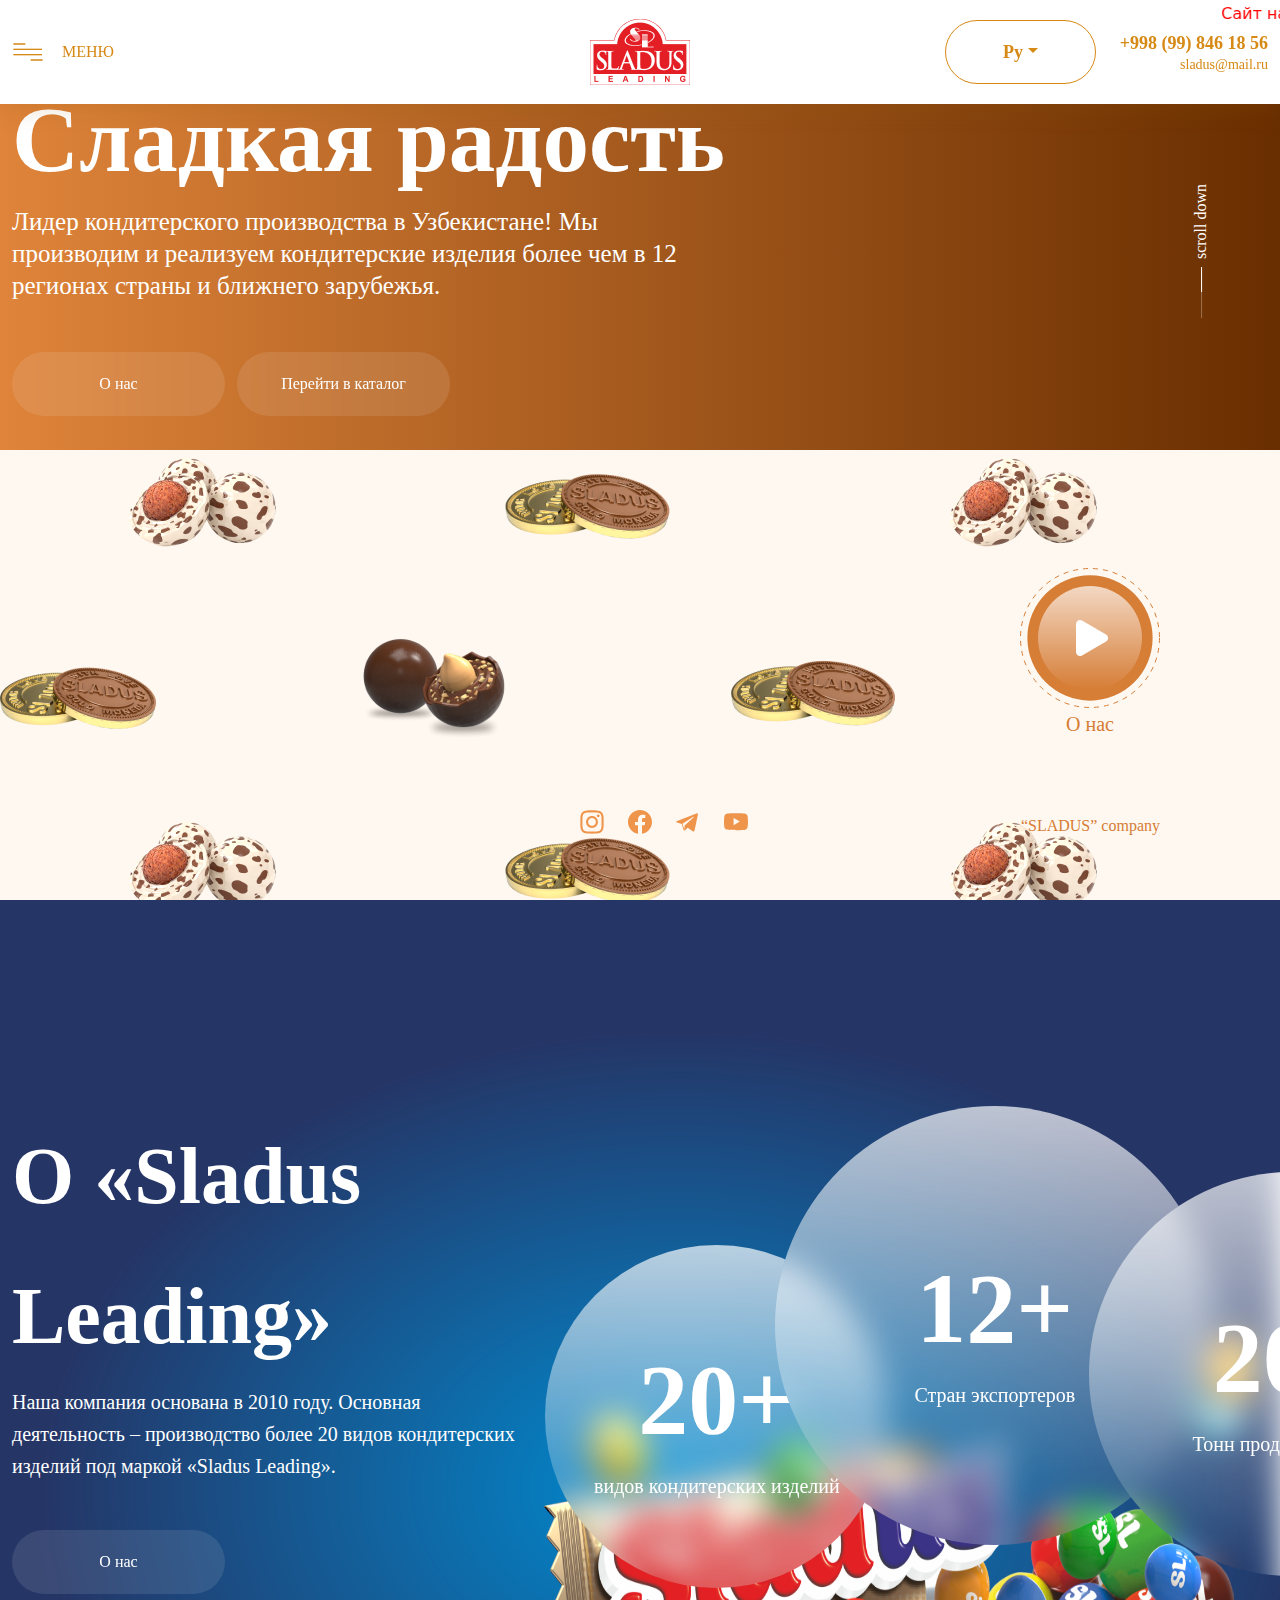
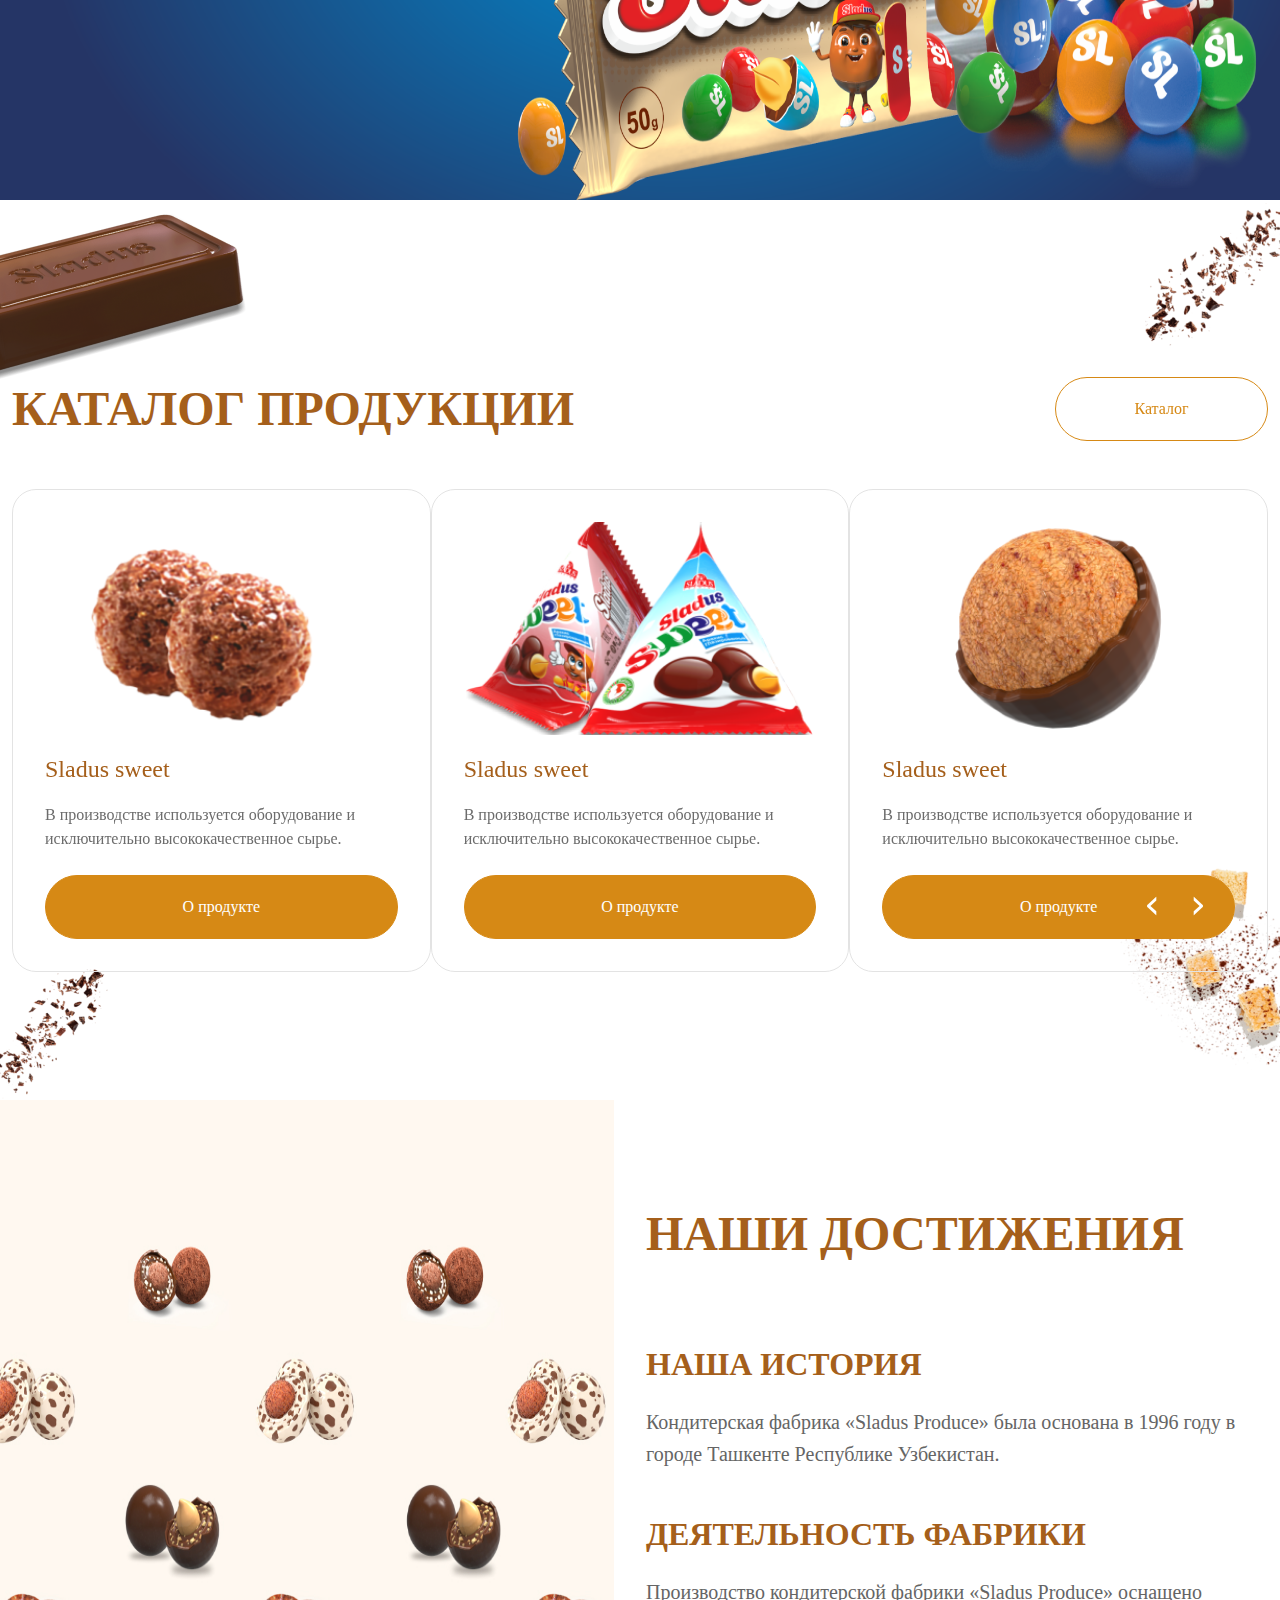
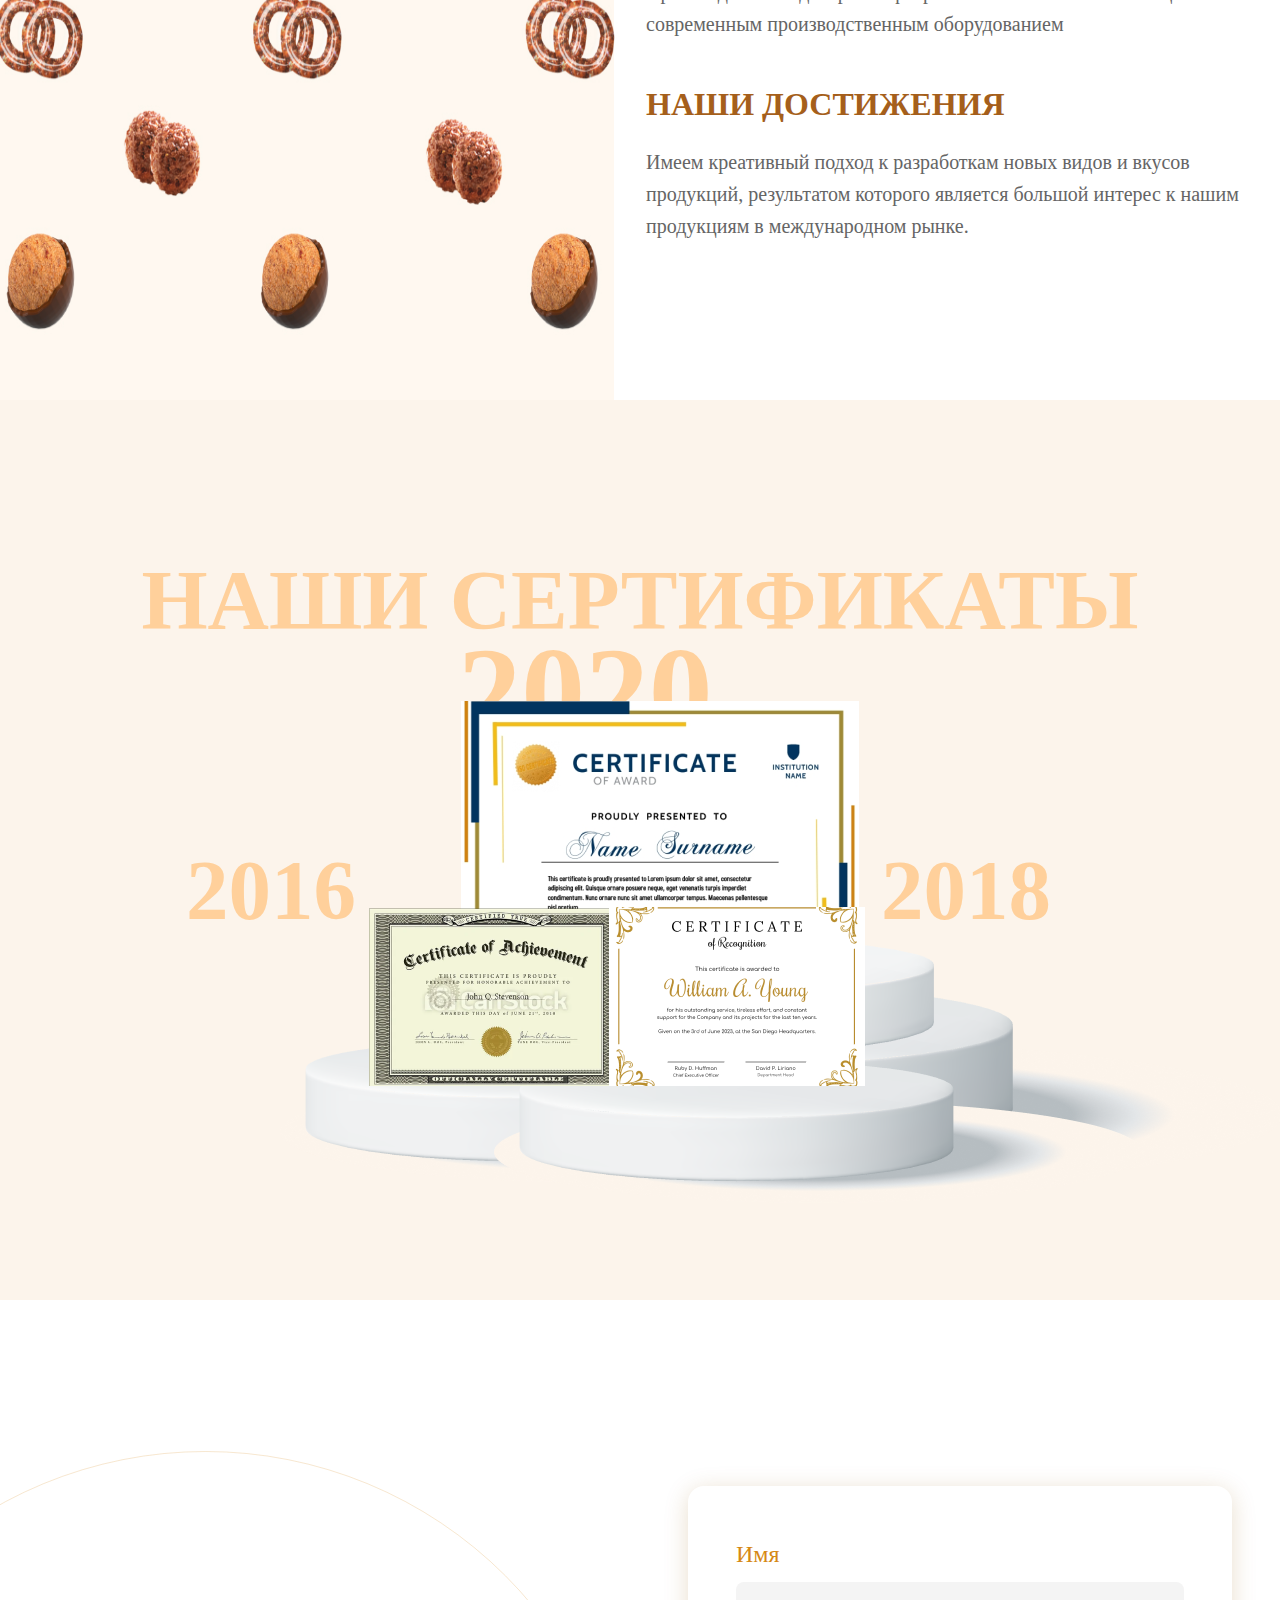
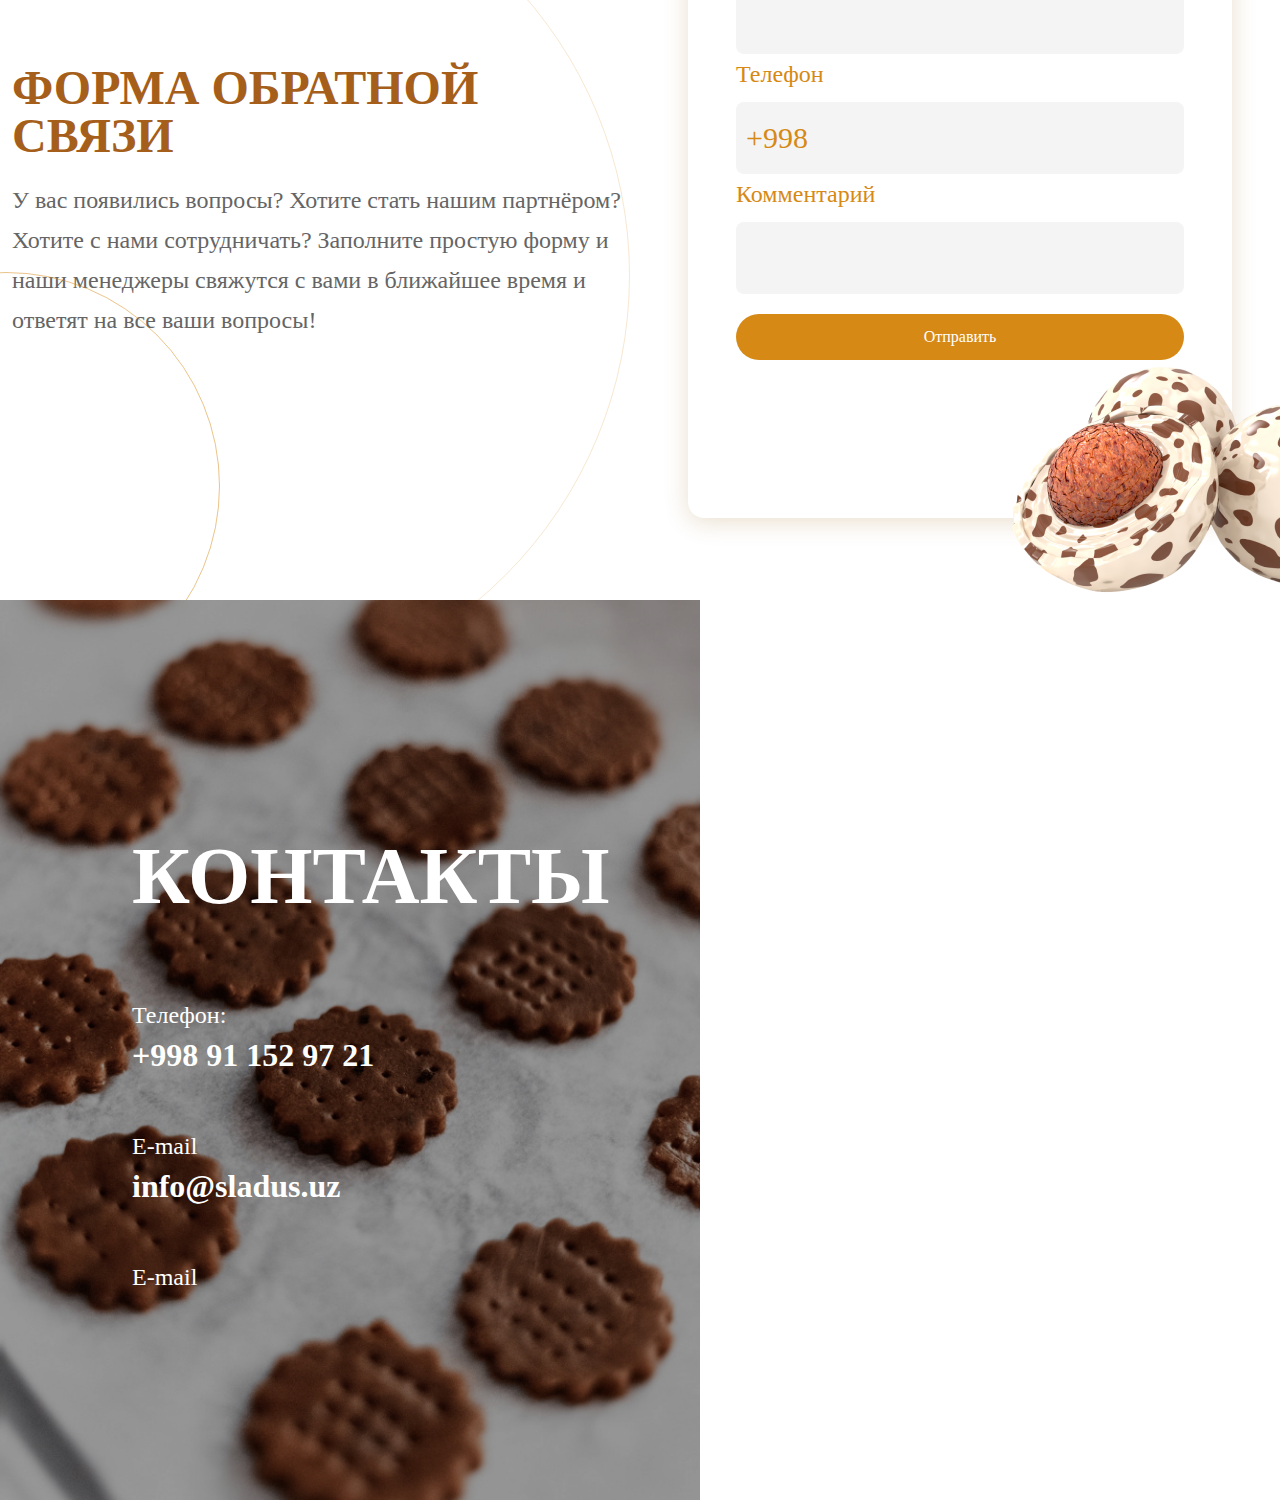
==== commit 51470f65: "Add files via upload" ====
--- a/index.html
+++ b/index.html
@@ -6,7 +6,7 @@
     <meta charset="UTF-8">
     <meta http-equiv="X-UA-Compatible" content="IE=edge">
     <meta name="viewport" content="width=device-width, initial-scale=1.0">
-    <title>О компании</title>
+    <title>Sladus Real</title>
     <link href="https://cdn.jsdelivr.net/npm/bootstrap@5.1.3/dist/css/bootstrap.min.css" rel="stylesheet">
     <link rel="stylesheet" href="./css/main.css">
     <link rel="stylesheet" href="./css/media.css">
@@ -20,6 +20,7 @@
 
 <body>
     <header class="header">
+
         <nav class="navbar fixed-top">
             <marquee class="fixed-top">Сайт находится в разработке</marquee>
             <div class="container">
@@ -31,11 +32,11 @@
                                     <a href="" type="button" class="btn krestik " data-bs-dismiss="offcanvas">
                                         <img src="./assets/icons/krestik.svg" alt="krestic" class="krestic">
                                         <div class="offcanvas_text_box">
-                                            <a href="../index.html" class="navigate_link">Главная</a>
-                                            <a href="../about us/index.html" class="navigate_link">О компании</a>
-                                            <a href="../katalog/index.html" class="navigate_link">Продукция</a>
-                                            <a href="#" class="navigate_link active">Галерия</a>
-                                            <a href="../vakansiya/index.html" class="navigate_link">Ваканcия</a>
+                                            <a href="#" class="navigate_link active">Главная</a>
+                                            <a href="./about us/index.html" class="navigate_link">О компании</a>
+                                            <a href="./katalog/index.html" class="navigate_link">Продукция</a>
+                                            <a href="./galereya/index.html" class="navigate_link">Галерия</a>
+                                            <a href="./vakansiya/index.html" class="navigate_link">Ваканcия</a>
                                             <a href="#" class="navigate_link">Контакты</a>
                                         </div>
                                     </a>
@@ -45,35 +46,35 @@
                                 <div class="offcanvas_carousel">
                                     <div class="owl-carousel">
                                         <div class="item">
-                                            <a href="../product/index.html" class="owl_link">
+                                            <a href="./product/index.html" class="owl_link">
                                                 <div class="owl_img">
                                                     <img src="./assets/images/1.jpg" alt="">
                                                 </div>
                                             </a>
                                         </div>
                                         <div class="item">
-                                            <a href="../product/index.html" class="owl_link">
+                                            <a href="./product/index.html" class="owl_link">
                                                 <div class="owl_img">
                                                     <img src="./assets/images/2.jpg" alt="">
                                                 </div>
                                             </a>
                                         </div>
                                         <div class="item">
-                                            <a href="../product/index.html" class="owl_link">
+                                            <a href="./product/index.html" class="owl_link">
                                                 <div class="owl_img">
                                                     <img src="./assets/images/3.jpg" alt="">
                                                 </div>
                                             </a>
                                         </div>
                                         <div class="item">
-                                            <a href="../product/index.html" class="owl_link">
+                                            <a href="./product/index.html" class="owl_link">
                                                 <div class="owl_img">
                                                     <img src="./assets/images/4.jpg" alt="">
                                                 </div>
                                             </a>
                                         </div>
                                         <div class="item">
-                                            <a href="../product/index.html" class="owl_link">
+                                            <a href="./product/index.html" class="owl_link">
                                                 <div class="owl_img">
                                                     <img src="./assets/images/5.png" alt="">
                                                 </div>
@@ -90,7 +91,7 @@
                         <h1 class="burger_text">Меню</h1>
                     </a>
                 </div>
-                <a href="../index.html" class="logo">
+                <a href="#" class="logo">
                     <img src="./assets/icons/logo.png" alt="logo" class="logo_icon">
                 </a>
                 <div class="info_box">
@@ -112,512 +113,258 @@
             </div>
 
         </nav>
+        <div class="container">
+            <div class="header_content">
+
+                <h1 class="header_content_title">Сладкая радость</h1>
+                <h1 class="header_content_text">
+                    Лидер кондитерского производства в Узбекистане! Мы производим и реализуем кондитерские изделия более чем в 12 регионах страны и ближнего зарубежья.
+                </h1>
+                <div class="header_button_box">
+                    <a href="./about us/index.html" class="header_link">О нас</a>
+                    <a href="#" class="header_link">Перейти в каталог</a>
+                </div>
+                <div class="scroll_bar">
+                    <div class="lines"></div>
+                    <p class="scroll_bar_text">scroll down</p>
+                </div>
+            </div>
+        </div>
     </header>
-
     <main class="main">
         <section class="mainOne">
-            <div class="container">
-                <h1 class="mainOne_title">Галерия</h1>
-                <h1 class="mainOne_text">Общее количество присланных работ</h1>
-                <ul class="nav nav-tabs">
-                    <li class="nav-item">
-                        <a href="#menu1" data-bs-toggle="tab" class="nav-link active">2000</a>
-                    </li>
-                    <li class="nav-item">
-                        <a href="#menu2" data-bs-toggle="tab" class="nav-link">2000</a>
-                    </li>
-                    <li class="nav-item">
-                        <a href="#menu3" data-bs-toggle="tab" class="nav-link">2000</a>
-                    </li>
-                    <li class="nav-item">
-                        <a href="#menu4" data-bs-toggle="tab" class="nav-link">2000</a>
-                    </li>
-                    <li class="nav-item">
-                        <a href="#menu5" data-bs-toggle="tab" class="nav-link">2000</a>
-                    </li>
-                </ul>
-                <div class="tab-content">
-                    <div class="tab-pane active fade show" id="menu1">
-                        <div class="row">
-                            <div class="col-3">
-                                <div class="mainOne_content_box">
-                                    <img src="./assets/images/11.png" alt="pic" class="mainOne_img">
-                                    <div class="mainOne_text">Система для Юристов Группы компаний «Orient»</div>
-                                </div>
-                            </div>
-                            <div class="col-3">
-                                <div class="mainOne_content_box">
-                                    <img src="./assets/images/22.png" alt="pic" class="mainOne_img">
-                                    <div class="mainOne_text">Система для Юристов Группы компаний «Orient»</div>
-                                </div>
-                            </div>
-                            <div class="col-3">
-                                <div class="mainOne_content_box">
-                                    <img src="./assets/images/33.png" alt="pic" class="mainOne_img">
-                                    <div class="mainOne_text">Система для Юристов Группы компаний «Orient»</div>
-                                </div>
-                            </div>
-                            <div class="col-3">
-                                <div class="mainOne_content_box">
-                                    <img src="./assets/images/44.png" alt="pic" class="mainOne_img">
-                                    <div class="mainOne_text">Система для Юристов Группы компаний «Orient»</div>
-                                </div>
-                            </div>
-                        </div>
-                        <div class="row">
-                            <div class="col-3">
-                                <div class="mainOne_content_box">
-                                    <img src="./assets/images/11.png" alt="pic" class="mainOne_img">
-                                    <div class="mainOne_text">Система для Юристов Группы компаний «Orient»</div>
-                                </div>
-                            </div>
-                            <div class="col-3">
-                                <div class="mainOne_content_box">
-                                    <img src="./assets/images/22.png" alt="pic" class="mainOne_img">
-                                    <div class="mainOne_text">Система для Юристов Группы компаний «Orient»</div>
-                                </div>
-                            </div>
-                            <div class="col-3">
-                                <div class="mainOne_content_box">
-                                    <img src="./assets/images/33.png" alt="pic" class="mainOne_img">
-                                    <div class="mainOne_text">Система для Юристов Группы компаний «Orient»</div>
-                                </div>
-                            </div>
-                            <div class="col-3">
-                                <div class="mainOne_content_box">
-                                    <img src="./assets/images/44.png" alt="pic" class="mainOne_img">
-                                    <div class="mainOne_text">Система для Юристов Группы компаний «Orient»</div>
-                                </div>
-                            </div>
-                        </div>
-                        <div class="row">
-                            <div class="col-3">
-                                <div class="mainOne_content_box">
-                                    <img src="./assets/images/11.png" alt="pic" class="mainOne_img">
-                                    <div class="mainOne_text">Система для Юристов Группы компаний «Orient»</div>
-                                </div>
-                            </div>
-                            <div class="col-3">
-                                <div class="mainOne_content_box">
-                                    <img src="./assets/images/22.png" alt="pic" class="mainOne_img">
-                                    <div class="mainOne_text">Система для Юристов Группы компаний «Orient»</div>
-                                </div>
-                            </div>
-                            <div class="col-3">
-                                <div class="mainOne_content_box">
-                                    <img src="./assets/images/33.png" alt="pic" class="mainOne_img">
-                                    <div class="mainOne_text">Система для Юристов Группы компаний «Orient»</div>
-                                </div>
-                            </div>
-                            <div class="col-3">
-                                <div class="mainOne_content_box">
-                                    <img src="./assets/images/44.png" alt="pic" class="mainOne_img">
-                                    <div class="mainOne_text">Система для Юристов Группы компаний «Orient»</div>
-                                </div>
-                            </div>
-                        </div>
-                    </div>
-                    <div class="tab-pane fade show" id="menu2">
-                        <div class="row">
-                            <div class="col-3">
-                                <div class="mainOne_content_box">
-                                    <img src="./assets/images/11.png" alt="pic" class="mainOne_img">
-                                    <div class="mainOne_text">Система для Юристов Группы компаний «Orient»</div>
-                                </div>
-                            </div>
-                            <div class="col-3">
-                                <div class="mainOne_content_box">
-                                    <img src="./assets/images/22.png" alt="pic" class="mainOne_img">
-                                    <div class="mainOne_text">Система для Юристов Группы компаний «Orient»</div>
-                                </div>
-                            </div>
-                            <div class="col-3">
-                                <div class="mainOne_content_box">
-                                    <img src="./assets/images/33.png" alt="pic" class="mainOne_img">
-                                    <div class="mainOne_text">Система для Юристов Группы компаний «Orient»</div>
-                                </div>
-                            </div>
-                            <div class="col-3">
-                                <div class="mainOne_content_box">
-                                    <img src="./assets/images/44.png" alt="pic" class="mainOne_img">
-                                    <div class="mainOne_text">Система для Юристов Группы компаний «Orient»</div>
-                                </div>
-                            </div>
-                        </div>
-                        <div class="row">
-                            <div class="col-3">
-                                <div class="mainOne_content_box">
-                                    <img src="./assets/images/11.png" alt="pic" class="mainOne_img">
-                                    <div class="mainOne_text">Система для Юристов Группы компаний «Orient»</div>
-                                </div>
-                            </div>
-                            <div class="col-3">
-                                <div class="mainOne_content_box">
-                                    <img src="./assets/images/22.png" alt="pic" class="mainOne_img">
-                                    <div class="mainOne_text">Система для Юристов Группы компаний «Orient»</div>
-                                </div>
-                            </div>
-                            <div class="col-3">
-                                <div class="mainOne_content_box">
-                                    <img src="./assets/images/33.png" alt="pic" class="mainOne_img">
-                                    <div class="mainOne_text">Система для Юристов Группы компаний «Orient»</div>
-                                </div>
-                            </div>
-                            <div class="col-3">
-                                <div class="mainOne_content_box">
-                                    <img src="./assets/images/44.png" alt="pic" class="mainOne_img">
-                                    <div class="mainOne_text">Система для Юристов Группы компаний «Orient»</div>
-                                </div>
-                            </div>
-                        </div>
-                        <div class="row">
-                            <div class="col-3">
-                                <div class="mainOne_content_box">
-                                    <img src="./assets/images/11.png" alt="pic" class="mainOne_img">
-                                    <div class="mainOne_text">Система для Юристов Группы компаний «Orient»</div>
-                                </div>
-                            </div>
-                            <div class="col-3">
-                                <div class="mainOne_content_box">
-                                    <img src="./assets/images/22.png" alt="pic" class="mainOne_img">
-                                    <div class="mainOne_text">Система для Юристов Группы компаний «Orient»</div>
-                                </div>
-                            </div>
-                            <div class="col-3">
-                                <div class="mainOne_content_box">
-                                    <img src="./assets/images/33.png" alt="pic" class="mainOne_img">
-                                    <div class="mainOne_text">Система для Юристов Группы компаний «Orient»</div>
-                                </div>
-                            </div>
-                            <div class="col-3">
-                                <div class="mainOne_content_box">
-                                    <img src="./assets/images/44.png" alt="pic" class="mainOne_img">
-                                    <div class="mainOne_text">Система для Юристов Группы компаний «Orient»</div>
-                                </div>
-                            </div>
-                        </div>
-                    </div>
-                    <div class="tab-pane fade show" id="menu3">
-                        <div class="row">
-                            <div class="col-3">
-                                <div class="mainOne_content_box">
-                                    <img src="./assets/images/11.png" alt="pic" class="mainOne_img">
-                                    <div class="mainOne_text">Система для Юристов Группы компаний «Orient»</div>
-                                </div>
-                            </div>
-                            <div class="col-3">
-                                <div class="mainOne_content_box">
-                                    <img src="./assets/images/22.png" alt="pic" class="mainOne_img">
-                                    <div class="mainOne_text">Система для Юристов Группы компаний «Orient»</div>
-                                </div>
-                            </div>
-                            <div class="col-3">
-                                <div class="mainOne_content_box">
-                                    <img src="./assets/images/33.png" alt="pic" class="mainOne_img">
-                                    <div class="mainOne_text">Система для Юристов Группы компаний «Orient»</div>
-                                </div>
-                            </div>
-                            <div class="col-3">
-                                <div class="mainOne_content_box">
-                                    <img src="./assets/images/44.png" alt="pic" class="mainOne_img">
-                                    <div class="mainOne_text">Система для Юристов Группы компаний «Orient»</div>
-                                </div>
-                            </div>
-                        </div>
-                        <div class="row">
-                            <div class="col-3">
-                                <div class="mainOne_content_box">
-                                    <img src="./assets/images/11.png" alt="pic" class="mainOne_img">
-                                    <div class="mainOne_text">Система для Юристов Группы компаний «Orient»</div>
-                                </div>
-                            </div>
-                            <div class="col-3">
-                                <div class="mainOne_content_box">
-                                    <img src="./assets/images/22.png" alt="pic" class="mainOne_img">
-                                    <div class="mainOne_text">Система для Юристов Группы компаний «Orient»</div>
-                                </div>
-                            </div>
-                            <div class="col-3">
-                                <div class="mainOne_content_box">
-                                    <img src="./assets/images/33.png" alt="pic" class="mainOne_img">
-                                    <div class="mainOne_text">Система для Юристов Группы компаний «Orient»</div>
-                                </div>
-                            </div>
-                            <div class="col-3">
-                                <div class="mainOne_content_box">
-                                    <img src="./assets/images/44.png" alt="pic" class="mainOne_img">
-                                    <div class="mainOne_text">Система для Юристов Группы компаний «Orient»</div>
-                                </div>
-                            </div>
-                        </div>
-                        <div class="row">
-                            <div class="col-3">
-                                <div class="mainOne_content_box">
-                                    <img src="./assets/images/11.png" alt="pic" class="mainOne_img">
-                                    <div class="mainOne_text">Система для Юристов Группы компаний «Orient»</div>
-                                </div>
-                            </div>
-                            <div class="col-3">
-                                <div class="mainOne_content_box">
-                                    <img src="./assets/images/22.png" alt="pic" class="mainOne_img">
-                                    <div class="mainOne_text">Система для Юристов Группы компаний «Orient»</div>
-                                </div>
-                            </div>
-                            <div class="col-3">
-                                <div class="mainOne_content_box">
-                                    <img src="./assets/images/33.png" alt="pic" class="mainOne_img">
-                                    <div class="mainOne_text">Система для Юристов Группы компаний «Orient»</div>
-                                </div>
-                            </div>
-                            <div class="col-3">
-                                <div class="mainOne_content_box">
-                                    <img src="./assets/images/44.png" alt="pic" class="mainOne_img">
-                                    <div class="mainOne_text">Система для Юристов Группы компаний «Orient»</div>
-                                </div>
-                            </div>
-                        </div>
-                    </div>
-                    <div class="tab-pane fade show" id="menu4">
-                        <div class="row">
-                            <div class="col-3">
-                                <div class="mainOne_content_box">
-                                    <img src="./assets/images/11.png" alt="pic" class="mainOne_img">
-                                    <div class="mainOne_text">Система для Юристов Группы компаний «Orient»</div>
-                                </div>
-                            </div>
-                            <div class="col-3">
-                                <div class="mainOne_content_box">
-                                    <img src="./assets/images/22.png" alt="pic" class="mainOne_img">
-                                    <div class="mainOne_text">Система для Юристов Группы компаний «Orient»</div>
-                                </div>
-                            </div>
-                            <div class="col-3">
-                                <div class="mainOne_content_box">
-                                    <img src="./assets/images/33.png" alt="pic" class="mainOne_img">
-                                    <div class="mainOne_text">Система для Юристов Группы компаний «Orient»</div>
-                                </div>
-                            </div>
-                            <div class="col-3">
-                                <div class="mainOne_content_box">
-                                    <img src="./assets/images/44.png" alt="pic" class="mainOne_img">
-                                    <div class="mainOne_text">Система для Юристов Группы компаний «Orient»</div>
-                                </div>
-                            </div>
-                        </div>
-                        <div class="row">
-                            <div class="col-3">
-                                <div class="mainOne_content_box">
-                                    <img src="./assets/images/11.png" alt="pic" class="mainOne_img">
-                                    <div class="mainOne_text">Система для Юристов Группы компаний «Orient»</div>
-                                </div>
-                            </div>
-                            <div class="col-3">
-                                <div class="mainOne_content_box">
-                                    <img src="./assets/images/22.png" alt="pic" class="mainOne_img">
-                                    <div class="mainOne_text">Система для Юристов Группы компаний «Orient»</div>
-                                </div>
-                            </div>
-                            <div class="col-3">
-                                <div class="mainOne_content_box">
-                                    <img src="./assets/images/33.png" alt="pic" class="mainOne_img">
-                                    <div class="mainOne_text">Система для Юристов Группы компаний «Orient»</div>
-                                </div>
-                            </div>
-                            <div class="col-3">
-                                <div class="mainOne_content_box">
-                                    <img src="./assets/images/44.png" alt="pic" class="mainOne_img">
-                                    <div class="mainOne_text">Система для Юристов Группы компаний «Orient»</div>
-                                </div>
-                            </div>
-                        </div>
-                        <div class="row">
-                            <div class="col-3">
-                                <div class="mainOne_content_box">
-                                    <img src="./assets/images/11.png" alt="pic" class="mainOne_img">
-                                    <div class="mainOne_text">Система для Юристов Группы компаний «Orient»</div>
-                                </div>
-                            </div>
-                            <div class="col-3">
-                                <div class="mainOne_content_box">
-                                    <img src="./assets/images/22.png" alt="pic" class="mainOne_img">
-                                    <div class="mainOne_text">Система для Юристов Группы компаний «Orient»</div>
-                                </div>
-                            </div>
-                            <div class="col-3">
-                                <div class="mainOne_content_box">
-                                    <img src="./assets/images/33.png" alt="pic" class="mainOne_img">
-                                    <div class="mainOne_text">Система для Юристов Группы компаний «Orient»</div>
-                                </div>
-                            </div>
-                            <div class="col-3">
-                                <div class="mainOne_content_box">
-                                    <img src="./assets/images/44.png" alt="pic" class="mainOne_img">
-                                    <div class="mainOne_text">Система для Юристов Группы компаний «Orient»</div>
-                                </div>
-                            </div>
-                        </div>
-                    </div>
-                    <div class="tab-pane fade show" id="menu5">
-                        <div class="row">
-                            <div class="col-3">
-                                <div class="mainOne_content_box">
-                                    <img src="./assets/images/11.png" alt="pic" class="mainOne_img">
-                                    <div class="mainOne_text">Система для Юристов Группы компаний «Orient»</div>
-                                </div>
-                            </div>
-                            <div class="col-3">
-                                <div class="mainOne_content_box">
-                                    <img src="./assets/images/22.png" alt="pic" class="mainOne_img">
-                                    <div class="mainOne_text">Система для Юристов Группы компаний «Orient»</div>
-                                </div>
-                            </div>
-                            <div class="col-3">
-                                <div class="mainOne_content_box">
-                                    <img src="./assets/images/33.png" alt="pic" class="mainOne_img">
-                                    <div class="mainOne_text">Система для Юристов Группы компаний «Orient»</div>
-                                </div>
-                            </div>
-                            <div class="col-3">
-                                <div class="mainOne_content_box">
-                                    <img src="./assets/images/44.png" alt="pic" class="mainOne_img">
-                                    <div class="mainOne_text">Система для Юристов Группы компаний «Orient»</div>
-                                </div>
-                            </div>
-                        </div>
-                        <div class="row">
-                            <div class="col-3">
-                                <div class="mainOne_content_box">
-                                    <img src="./assets/images/11.png" alt="pic" class="mainOne_img">
-                                    <div class="mainOne_text">Система для Юристов Группы компаний «Orient»</div>
-                                </div>
-                            </div>
-                            <div class="col-3">
-                                <div class="mainOne_content_box">
-                                    <img src="./assets/images/22.png" alt="pic" class="mainOne_img">
-                                    <div class="mainOne_text">Система для Юристов Группы компаний «Orient»</div>
-                                </div>
-                            </div>
-                            <div class="col-3">
-                                <div class="mainOne_content_box">
-                                    <img src="./assets/images/33.png" alt="pic" class="mainOne_img">
-                                    <div class="mainOne_text">Система для Юристов Группы компаний «Orient»</div>
-                                </div>
-                            </div>
-                            <div class="col-3">
-                                <div class="mainOne_content_box">
-                                    <img src="./assets/images/44.png" alt="pic" class="mainOne_img">
-                                    <div class="mainOne_text">Система для Юристов Группы компаний «Orient»</div>
-                                </div>
-                            </div>
-                        </div>
-                        <div class="row">
-                            <div class="col-3">
-                                <div class="mainOne_content_box">
-                                    <img src="./assets/images/11.png" alt="pic" class="mainOne_img">
-                                    <div class="mainOne_text">Система для Юристов Группы компаний «Orient»</div>
-                                </div>
-                            </div>
-                            <div class="col-3">
-                                <div class="mainOne_content_box">
-                                    <img src="./assets/images/22.png" alt="pic" class="mainOne_img">
-                                    <div class="mainOne_text">Система для Юристов Группы компаний «Orient»</div>
-                                </div>
-                            </div>
-                            <div class="col-3">
-                                <div class="mainOne_content_box">
-                                    <img src="./assets/images/33.png" alt="pic" class="mainOne_img">
-                                    <div class="mainOne_text">Система для Юристов Группы компаний «Orient»</div>
-                                </div>
-                            </div>
-                            <div class="col-3">
-                                <div class="mainOne_content_box">
-                                    <img src="./assets/images/44.png" alt="pic" class="mainOne_img">
-                                    <div class="mainOne_text">Система для Юристов Группы компаний «Orient»</div>
-                                </div>
-                            </div>
-                        </div>
-                    </div>
-
-                </div>
-            </div>
+            <div class="slider">
+                <h1 class="slider_text">“SLADUS” company</h1>
+                <div class="social_media_box">
+                    <a href="#" class="social_media_link">
+                        <img src="./assets/icons/insta.svg" alt="icon" class="social_media_img">
+                    </a>
+                    <a href="#" class="social_media_link">
+                        <img src="./assets/icons/fb.svg" alt="icon" class="social_media_img">
+                    </a>
+                    <a href="#" class="social_media_link">
+                        <img src="./assets/icons/tg.svg" alt="icon" class="social_media_img">
+                    </a>
+                    <a href="#" class="social_media_link">
+                        <img src="./assets/icons/yt.svg" alt="icon" class="social_media_img">
+                    </a>
+                </div>
+            </div>
+            <a href="#myModal" class="play_video" type="button" data-bs-toggle="modal">
+                <img src="./assets/icons/play.svg" alt="play">
+                <h1 class="modal_video_text">О нас</h1>
+            </a>
+            <div class="modal" id="myModal">
+                <div class="modal-dialog">
+                    <div class="modal-content">
+                        <video controls>
+                        <source src="./assets/video/video.mp4" type="video/mp4">
+                    </video>
+                        <button class="btn btn-close video_closed" data-bs-dismiss="modal"></button>
+                    </div>
+                </div>
+            </div>
+        </section>
+        <section class="mainTwo">
+            <div class="container">
+                <div class="row">
+                    <div class="col-5">
+                        <div class="mainTwo_content_box">
+                            <h1 class="mainTwo_title">О «Sladus Leading»</h1>
+                            <h1 class="mainTwo_text">Наша компания основана в 2010 году. Основная деятельность – производство более 20 видов кондитерских изделий под маркой «Sladus Leading».</h1>
+
+                            <a href="./about us/index.html" class="header_link">О нас</a>
+                        </div>
+                    </div>
+                    <div class="col-7">
+                        <div class="mainTwo_content_box">
+                            <div class="circle_box">
+                                <div class="circle_box_One">
+                                    <h1 class="circle_title">20+</h1>
+                                    <h1 class="circle_text">видов кондитерских изделий </h1>
+                                </div>
+                                <div class="circle_box_Two">
+                                    <h1 class="circle_title">12+</h1>
+                                    <h1 class="circle_text">Стран экспортеров</h1>
+                                </div>
+                                <div class="circle_box_Three">
+                                    <h1 class="circle_title">20+</h1>
+                                    <h1 class="circle_text">Тонн продукции в день</h1>
+                                </div>
+                            </div>
+                        </div>
+                    </div>
+                </div>
+            </div>
+        </section>
+        <section class="mainThree">
+            <img src="./assets/images/bgleftbot.png" alt="bgpos" class="mainThree_img_pos_bl">
+            <img src="./assets/images/bglefttop.png" alt="bgpos" class="mainThree_img_pos_tl">
+            <img src="./assets/images/bgrightbot.png" alt="bgpos" class="mainThree_img_pos_br">
+            <img src="./assets/images/bgrighttop.png" alt="bgpos" class="mainThree_img_pos_tr">
+            <div class="container">
+                <div class="mainThree_title_box">
+                    <h1 class="mainThree_title">Каталог продукции</h1>
+                    <a href="#" class="mainThree_link">Каталог</a>
+                </div>
+                <div class="owl-carousel two">
+                    <div class="item">
+                        <div class="mainThree_content_box">
+                            <img src="./assets/images/one.png" alt="pic" class="mainThree_img">
+                            <h1 class="mainThree_title_carousel">Sladus sweet</h1>
+                            <h1 class="mainThree_text">В производстве используется оборудование и исключительно высококачественное сырье. </h1>
+                            <a href="#" class="mainThree_carousel_button">О продукте</a>
+                        </div>
+                    </div>
+                    <div class="item">
+                        <div class="mainThree_content_box">
+                            <img src="./assets/images/two.png" alt="pic" class="mainThree_img">
+                            <h1 class="mainThree_title_carousel">Sladus sweet</h1>
+                            <h1 class="mainThree_text">В производстве используется оборудование и исключительно высококачественное сырье. </h1>
+                            <a href="#" class="mainThree_carousel_button">О продукте</a>
+                        </div>
+                    </div>
+                    <div class="item">
+                        <div class="mainThree_content_box">
+                            <img src="./assets/images/three.png" alt="pic" class="mainThree_img">
+                            <h1 class="mainThree_title_carousel">Sladus sweet</h1>
+                            <h1 class="mainThree_text">В производстве используется оборудование и исключительно высококачественное сырье. </h1>
+                            <a href="#" class="mainThree_carousel_button">О продукте</a>
+                        </div>
+                    </div>
+                    <div class="item">
+                        <div class="mainThree_content_box">
+                            <img src="./assets/images/four.png" alt="pic" class="mainThree_img">
+                            <h1 class="mainThree_title_carousel">Sladus sweet</h1>
+                            <h1 class="mainThree_text">В производстве используется оборудование и исключительно высококачественное сырье. </h1>
+                            <a href="#" class="mainThree_carousel_button">О продукте</a>
+                        </div>
+                    </div>
+                    <div class="item">
+                        <div class="mainThree_content_box">
+                            <img src="./assets/images/one.png" alt="pic" class="mainThree_img">
+                            <h1 class="mainThree_title_carousel">Sladus sweet</h1>
+                            <h1 class="mainThree_text">В производстве используется оборудование и исключительно высококачественное сырье. </h1>
+                            <a href="#" class="mainThree_carousel_button">О продукте</a>
+                        </div>
+                    </div>
+                    <div class="item">
+                        <div class="mainThree_content_box">
+                            <img src="./assets/images/two.png" alt="pic" class="mainThree_img">
+                            <h1 class="mainThree_title_carousel">Sladus sweet</h1>
+                            <h1 class="mainThree_text">В производстве используется оборудование и исключительно высококачественное сырье. </h1>
+                            <a href="#" class="mainThree_carousel_button">О продукте</a>
+                        </div>
+                    </div>
+                    <div class="item">
+                        <div class="mainThree_content_box">
+                            <img src="./assets/images/three.png" alt="pic" class="mainThree_img">
+                            <h1 class="mainThree_title_carousel">Sladus sweet</h1>
+                            <h1 class="mainThree_text">В производстве используется оборудование и исключительно высококачественное сырье. </h1>
+                            <a href="#" class="mainThree_carousel_button">О продукте</a>
+                        </div>
+                    </div>
+                    <div class="item">
+                        <div class="mainThree_content_box">
+                            <img src="./assets/images/four.png" alt="pic" class="mainThree_img">
+                            <h1 class="mainThree_title_carousel">Sladus sweet</h1>
+                            <h1 class="mainThree_text">В производстве используется оборудование и исключительно высококачественное сырье. </h1>
+                            <a href="#" class="mainThree_carousel_button">О продукте</a>
+                        </div>
+                    </div>
+
+                </div>
+            </div>
+        </section>
+        <section class="mainFour">
+            <div class="container">
+                <div class="row">
+                    <div class="col-6">
+                        <div class="mainFour_img_box">
+                            <img src="./assets/images/download.jpg" alt="" class="mainFour_img">
+                        </div>
+                    </div>
+                    <div class="col-6">
+                        <div class="mainFour_content_box">
+                            <h1 class="mainFour_title_one">Наши достижения</h1>
+                            <h1 class="mainFour_title">Наша история</h1>
+                            <h1 class="mainFour_text">Кондитерская фабрика «Sladus Produce» была основана в 1996 году в городе Ташкенте Республике Узбекистан.</h1>
+                            <h1 class="mainFour_title">Деятельность фабрики</h1>
+                            <h1 class="mainFour_text">Производство кондитерской фабрики «Sladus Produce» оснащено современным производственным оборудованием</h1>
+                            <h1 class="mainFour_title">Наши достижения</h1>
+                            <h1 class="mainFour_text">Имеем креативный подход к разработкам новых видов и вкусов продукций, результатом которого является большой интерес к нашим продукциям в международном рынке.</h1>
+                        </div>
+                    </div>
+                </div>
+            </div>
+        </section>
+        <section class="mainFive">
+            <div class="container-fluid">
+                <h1 class="mainFive_title">Наши сертификаты</h1>
+                <img src="./assets/images/bigSertif.png" alt="bigSertif" class="mainFive_bigSertif">
+                <img src="./assets/images/BigStand.png" alt="bigSertif" class="mainFive_bigStand">
+                <img src="./assets/images/leftSertif.png" alt="leftSertif" class="leftSertif">
+                <img src="./assets/images/smallStand.png" alt="leftSertif" class="leftStand">
+                <img src="./assets/images/rightSertif.png" alt="rightSertif" class="rightSertif">
+                <img src="./assets/images/smallStand.png" alt="rightSertif" class="rightStand">
+                <h1 class="mainFive_2016">2016</h1>
+                <h1 class="mainFive_2018">2018</h1>
+                <h1 class="mainFive_2020">2020</h1>
+            </div>
+        </section>
+        <section class="mainSix">
+            <img src="/assets/icons/bigCircle.svg" alt="bigCircle" class="mainSix_big_circle">
+            <img src="/assets/icons/smallCircle.svg" alt="smallCircle" class="mainSix_small_circle">
+            <img src="./assets/images/Confeti.png" alt="Confeti" class="mainSix_confeti">
+            <div class="container">
+                <div class="mainSix_content_box">
+                    <div class="row">
+                        <div class="col-xl-6 col-lg-8">
+                            <div class="mainSix_text_box">
+                                <h1 class="mainSix_text_title">Форма обратной связи</h1>
+                                <h1 class="mainSix_text_info">У вас появились вопросы? Хотите стать нашим партнёром? Хотите с нами сотрудничать? Заполните простую форму и наши менеджеры свяжутся с вами в ближайшее время и ответят на все ваши вопросы!</h1>
+                            </div>
+                        </div>
+                        <div class="col-xl-6 col-lg-4">
+                            <div class="mainSix_reg_box">
+                                <form action="https://echo.htmlacademy.ru/courses" method="post">
+                                    <h1 class="mainSix_reg_title">Имя</h1>
+                                    <input type="text" name="Имя">
+                                    <h1 class="mainSix_reg_title">Телефон</h1>
+                                    <input type="tel" name="Телефон" value="+998">
+                                    <h1 class="mainSix_reg_title">Комментарий</h1>
+                                    <input type="text" name="Комментарий">
+                                    <button type="submit" class="btn">Отправить</button>
+                                </form>
+                            </div>
+                        </div>
+                    </div>
+                </div>
+            </div>
+        </section>
+        <section class="mainSeven">
+            <div class="container-fluid">
+                <div class="mainSeven_content_box">
+                    <div class="mainSeven_text_box">
+                        <h1 class="mainSeven_title">Контакты</h1>
+                        <h1 class="mainSeven_info">Телефон:</h1>
+                        <a href="tel:+998911529721" class="mainSeven_tel">+998 91 152 97 21</a>
+                        <h1 class="mainSeven_info">E-mail</h1>
+                        <a href="mailto:info@sladus.uz" class="mainSeven_tel">info@sladus.uz</a>
+                        <h1 class="mainSeven_info">E-mail</h1>
+                    </div>
+                    <div class="mapBox">
+                        <iframe src="https://yandex.ru/map-widget/v1/?um=constructor%3Aa60122b8d6b6e58495dd2fbadc7fb2de0d66b228836e22b352b40afc73c32efb&amp;source=constructor" width="100%" height="100%" frameborder="0"></iframe>
+
+                    </div>
+                </div>
+
+
+            </div>
+            </div>
+
         </section>
     </main>
-
-    <footer class="footer">
-        <div class="container">
-            <div class="row">
-                <div class="col-xl-5 col-lg-4">
-                    <div class="footer_one">
-                        <img src="./assets/icons/logo.png" alt="logo" class="footer_logo">
-                        <h1 class="footer_one_text">Лидер кондитерского производства в Узбекистане! Мы производим и реализуем кондитерские изделия более чем в 12 регионах страны и ближнего зарубежья.</h1>
-                    </div>
-                </div>
-                <div class="col-lg-2">
-                    <div class="footer_two">
-                        <ul class="footer_two_ul">
-                            <li class="footer_two_li">
-                                <a href="../index.html">Главная</a>
-                            </li>
-                            <li class="footer_two_li">
-                                <a href="../about us/index.html">О компании</a>
-                            </li>
-                            <li class="footer_two_li">
-                                <a href="../product/index.html">Продукция</a>
-                            </li>
-                            <li class="footer_two_li">
-                                <a href="#">Контакты</a>
-                            </li>
-                        </ul>
-                    </div>
-                </div>
-                <div class="col-lg-3">
-                    <div class="footer_three">
-                        <ul class="footer_three_ul">
-                            <li class="footer_three_li">
-                                <h1 class="footer_three_li_title">Адрес:</h1>
-                                <h1 class="footer_three_li_text">100174, г. Ташкент, Алмазарский р-н, ул. Университетская, дом 7</h1>
-                            </li>
-                            <li class="footer_three_li">
-                                <h1 class="footer_three_li_title">Факс:</h1>
-                                <a href="tel:+(99871)203-32-23" class="footer_three_li_text">+(99871) 203-32-23</a>
-                            </li>
-                            <li class="footer_three_li">
-                                <h1 class="footer_three_li_title">Почта:</h1>
-                                <a href="mailto:info@grandroad.uz" class="footer_three_li_text">info@grandroad.uz</a>
-                            </li>
-                            <li class="footer_three_li">
-                                <h1 class="footer_three_li_title">Мы в соц.сетях:</h1>
-                                <div class="icon_box">
-                                    <a href="#"><img src="./assets/icons/tg.svg" alt="icon" class="social_midia_icon"></a>
-                                    <a href="#"><img src="./assets/icons/yt.svg" alt="icon" class="social_midia_icon"></a>
-                                    <a href="#"><img src="./assets/icons/fb.svg" alt="icon" class="social_midia_icon"></a>
-                                    <a href="#"><img src="./assets/icons/insta.svg" alt="icon" class="social_midia_icon"></a>
-                                </div>
-                            </li>
-                        </ul>
-                    </div>
-                </div>
-                <div class="col-xl-2 col-lg-3">
-                    <div class="footer_four">
-                        <h1 class="footer_four_title">Рабочие дни:</h1>
-                        <div class="footer_four_box">
-                            <h1 class="footer_four_box_title">Пн-чт:</h1>
-                            <h1 class="footer_four_box_text">9:30 — 17:00</h1>
-                        </div>
-                        <div class="footer_four_box">
-                            <h1 class="footer_four_box_title">Пятница:</h1>
-                            <h1 class="footer_four_box_text">9:30 — 17:00</h1>
-                        </div>
-                        <a href="#" class="download">
-                            <img src="./assets/icons/download.svg" alt="download" class="download_img">
-                            <h1 class="downoad_text">Cкачать каталог PDF</h1>
-                        </a>
-                    </div>
-                </div>
-            </div>
-        </div>
-    </footer>
-
 
 
 
@@ -632,8 +379,4 @@
 
 </body>
 
-</html>
-
-</html>
-
 </html>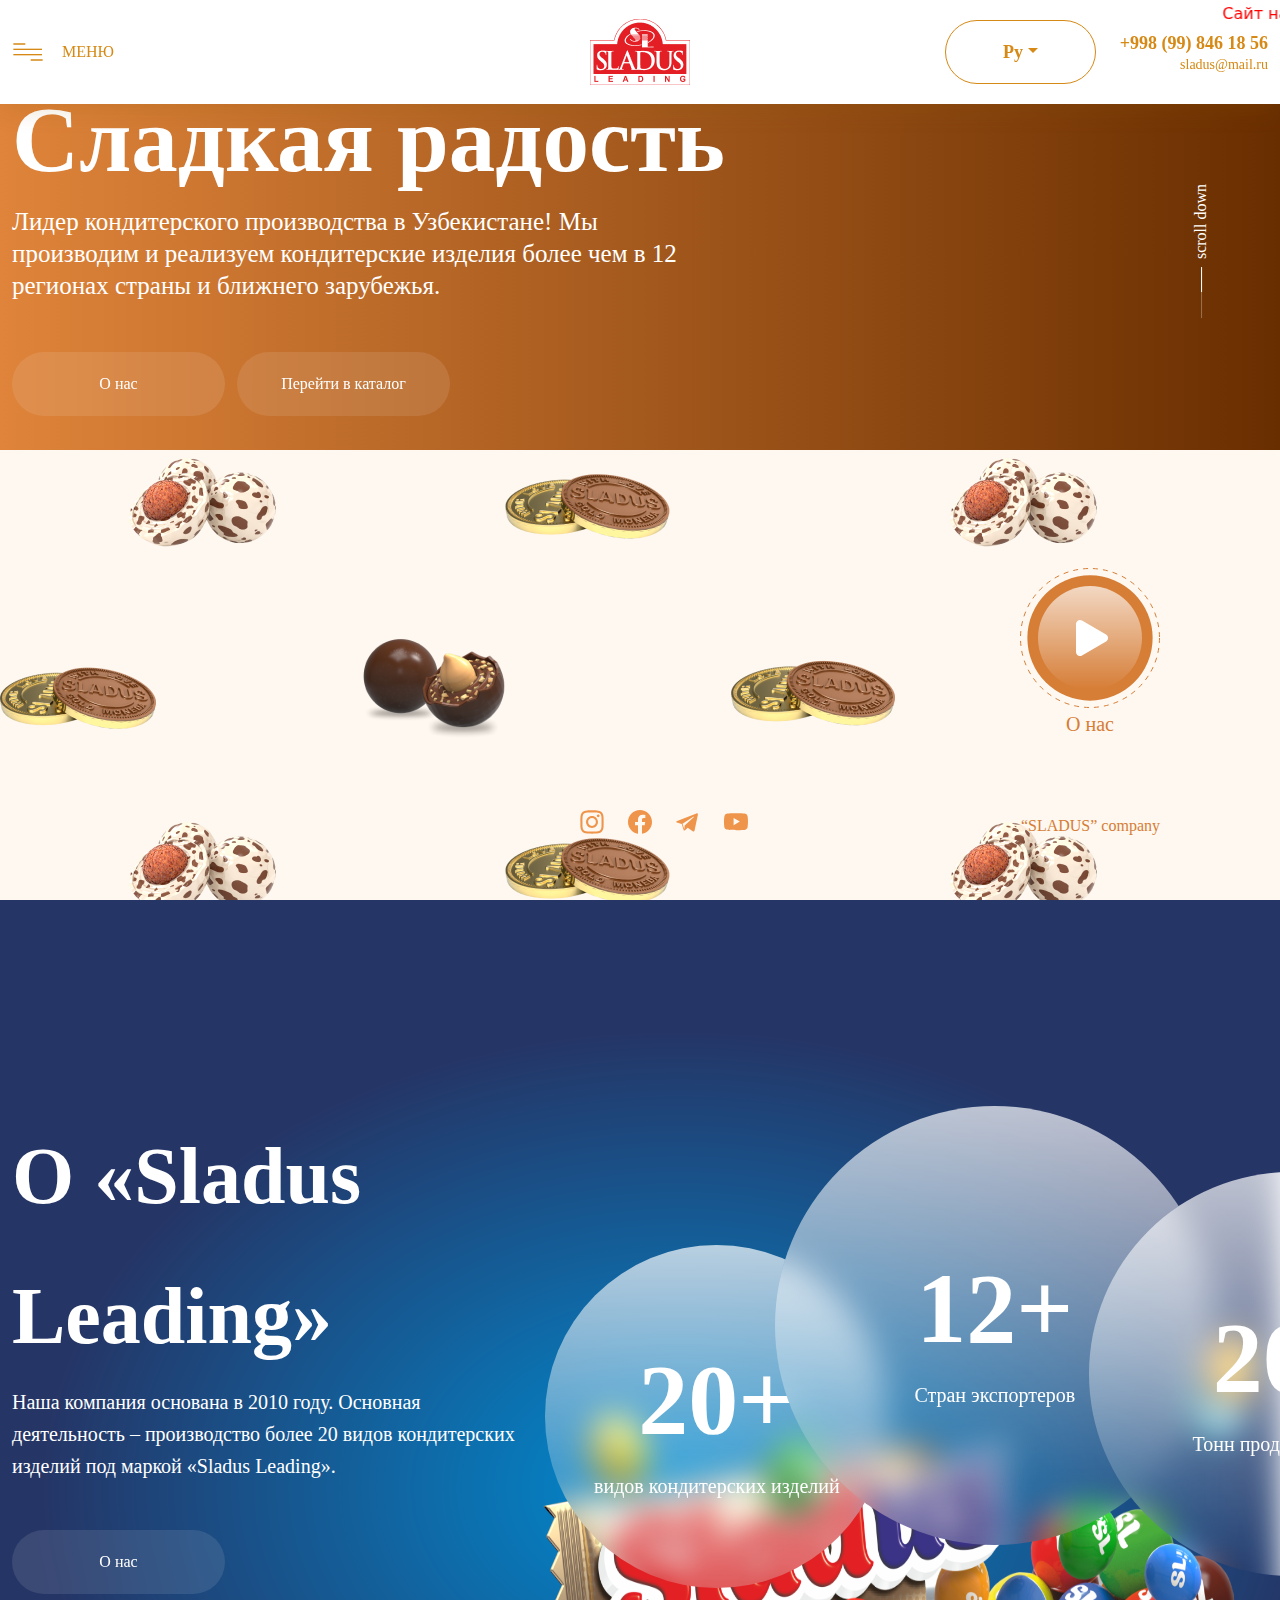
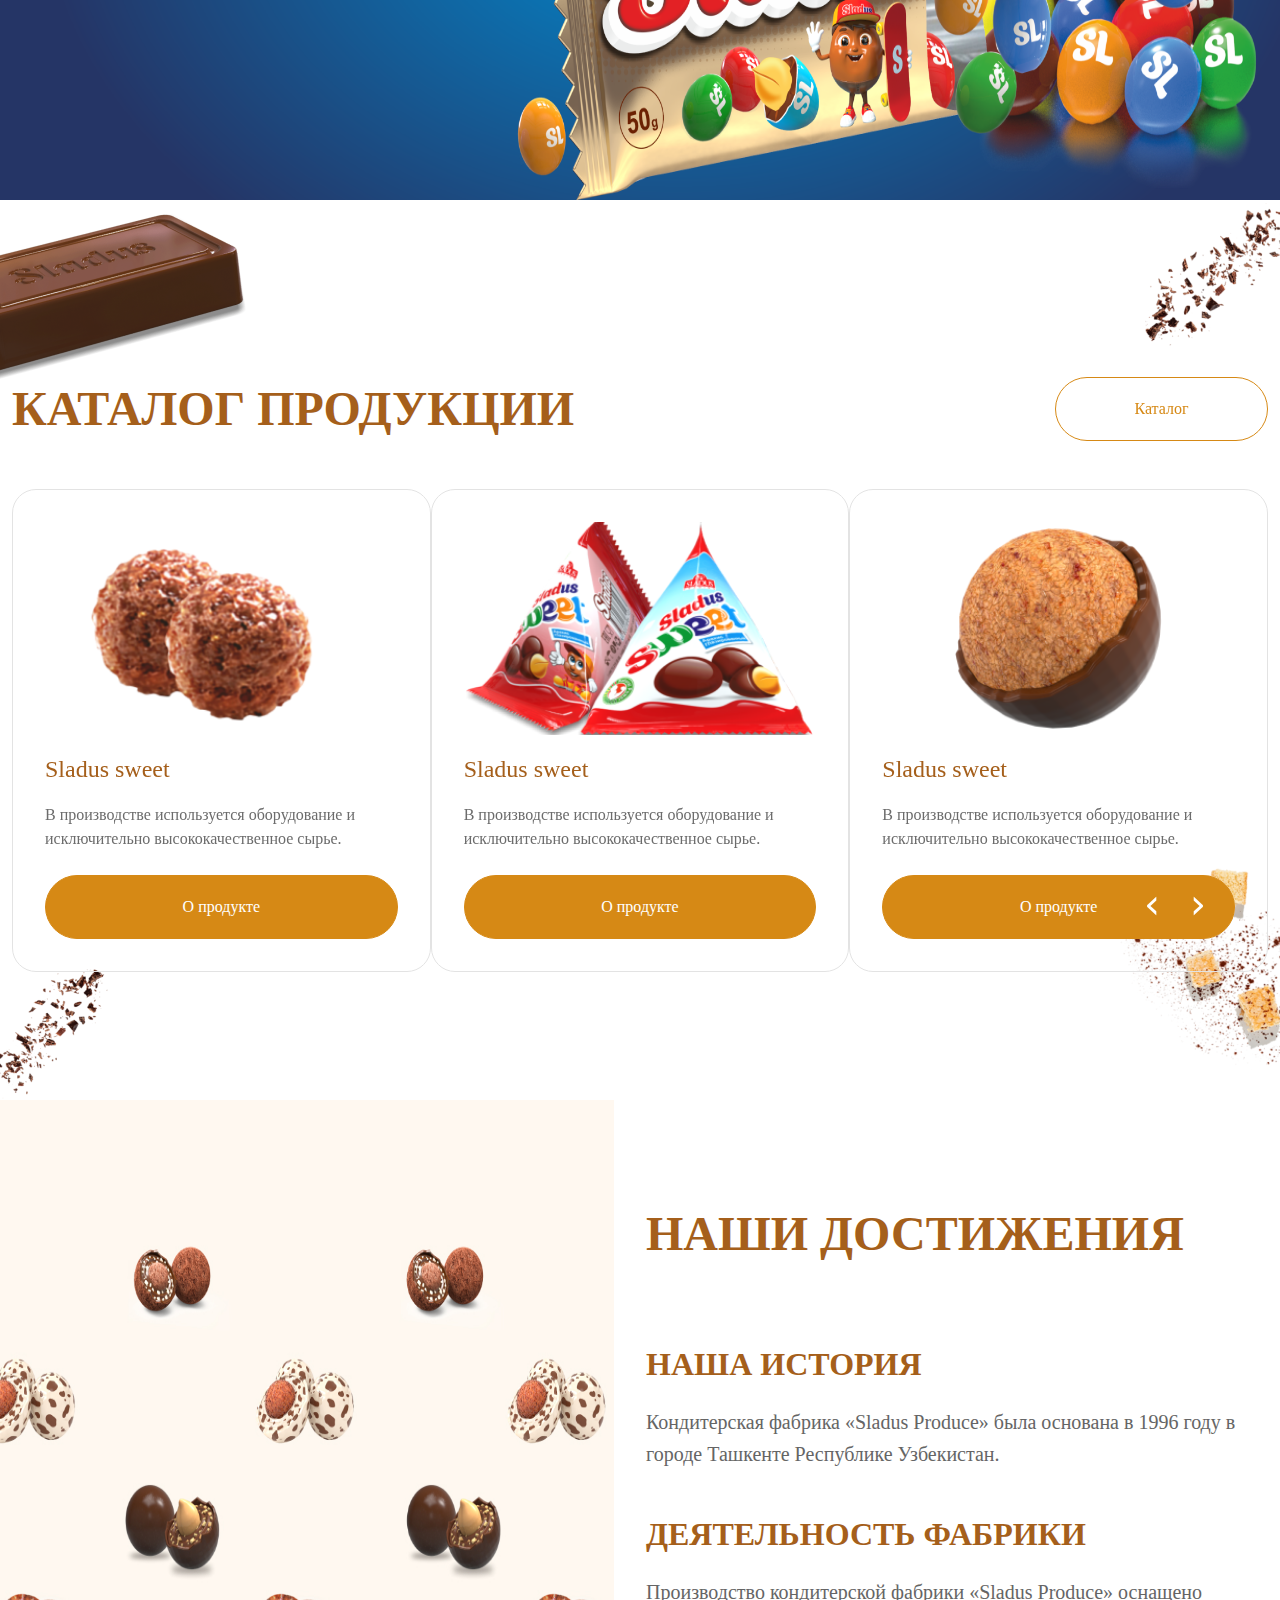
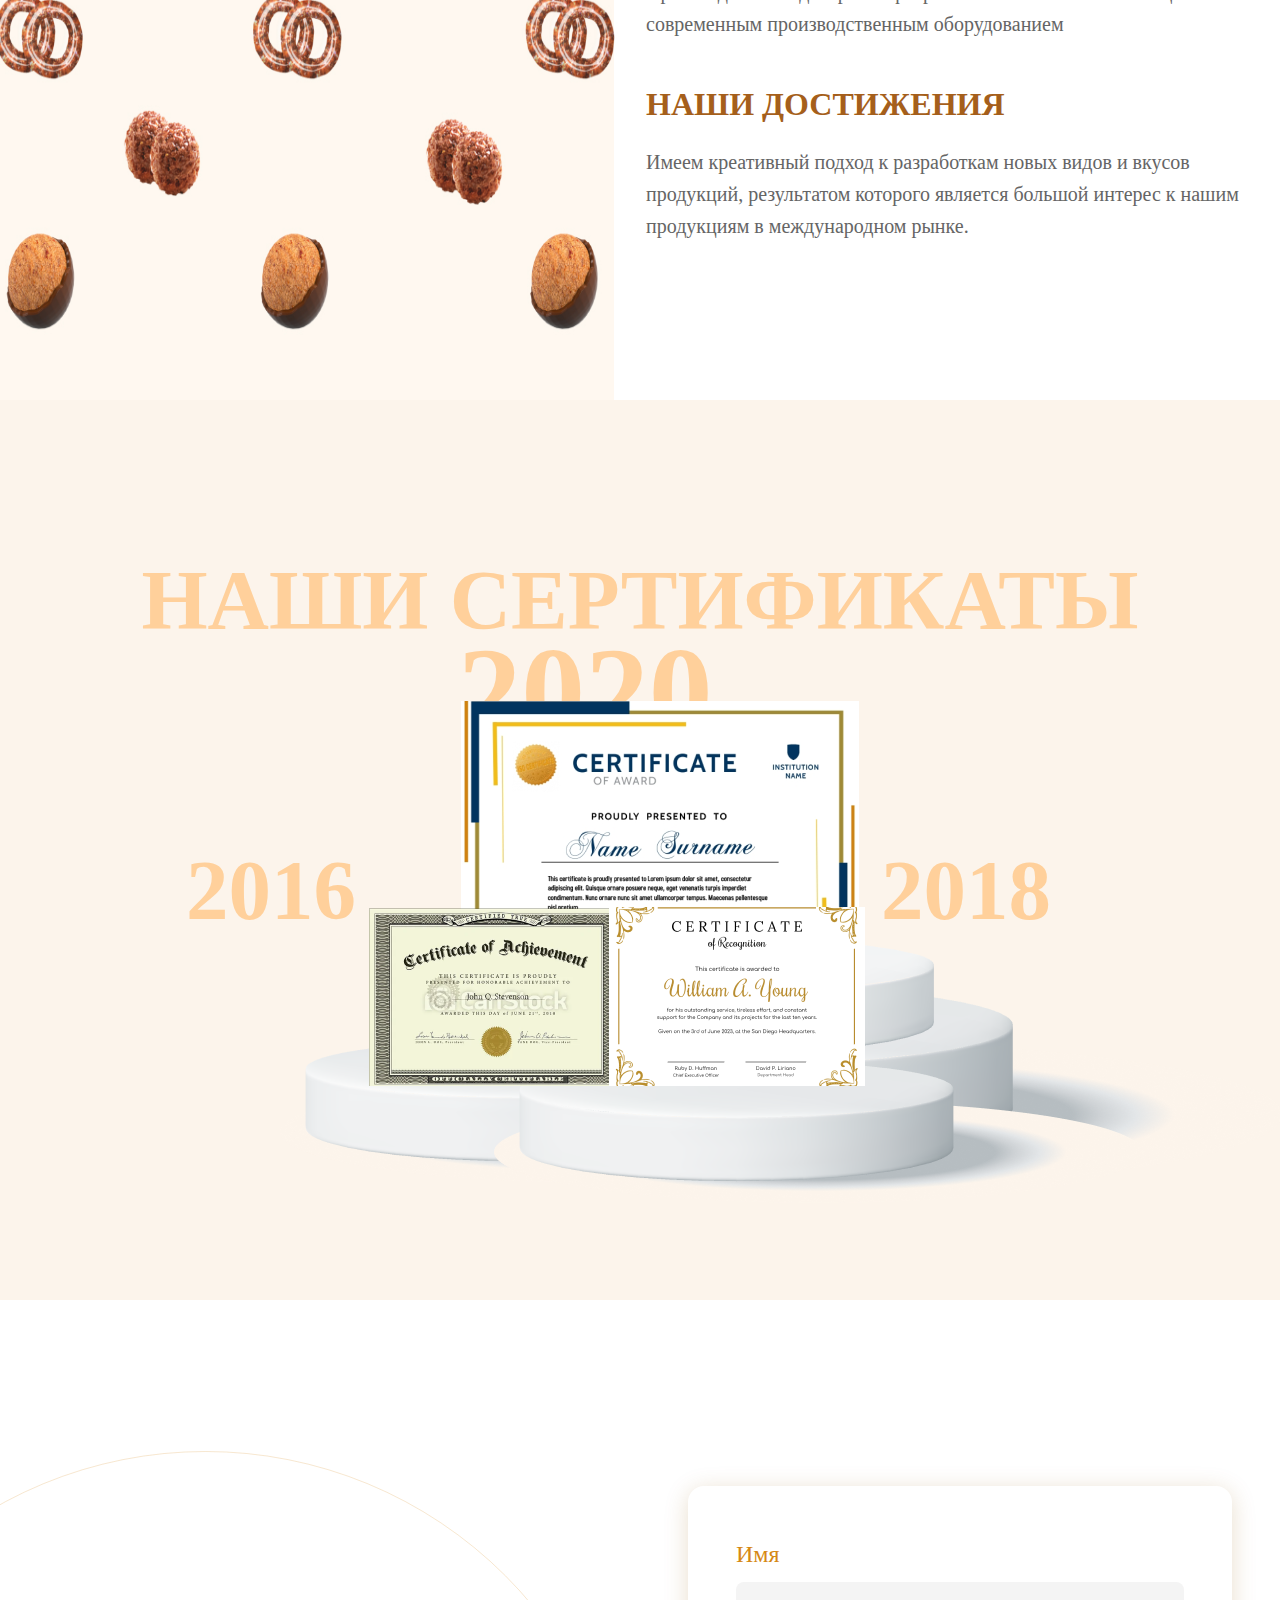
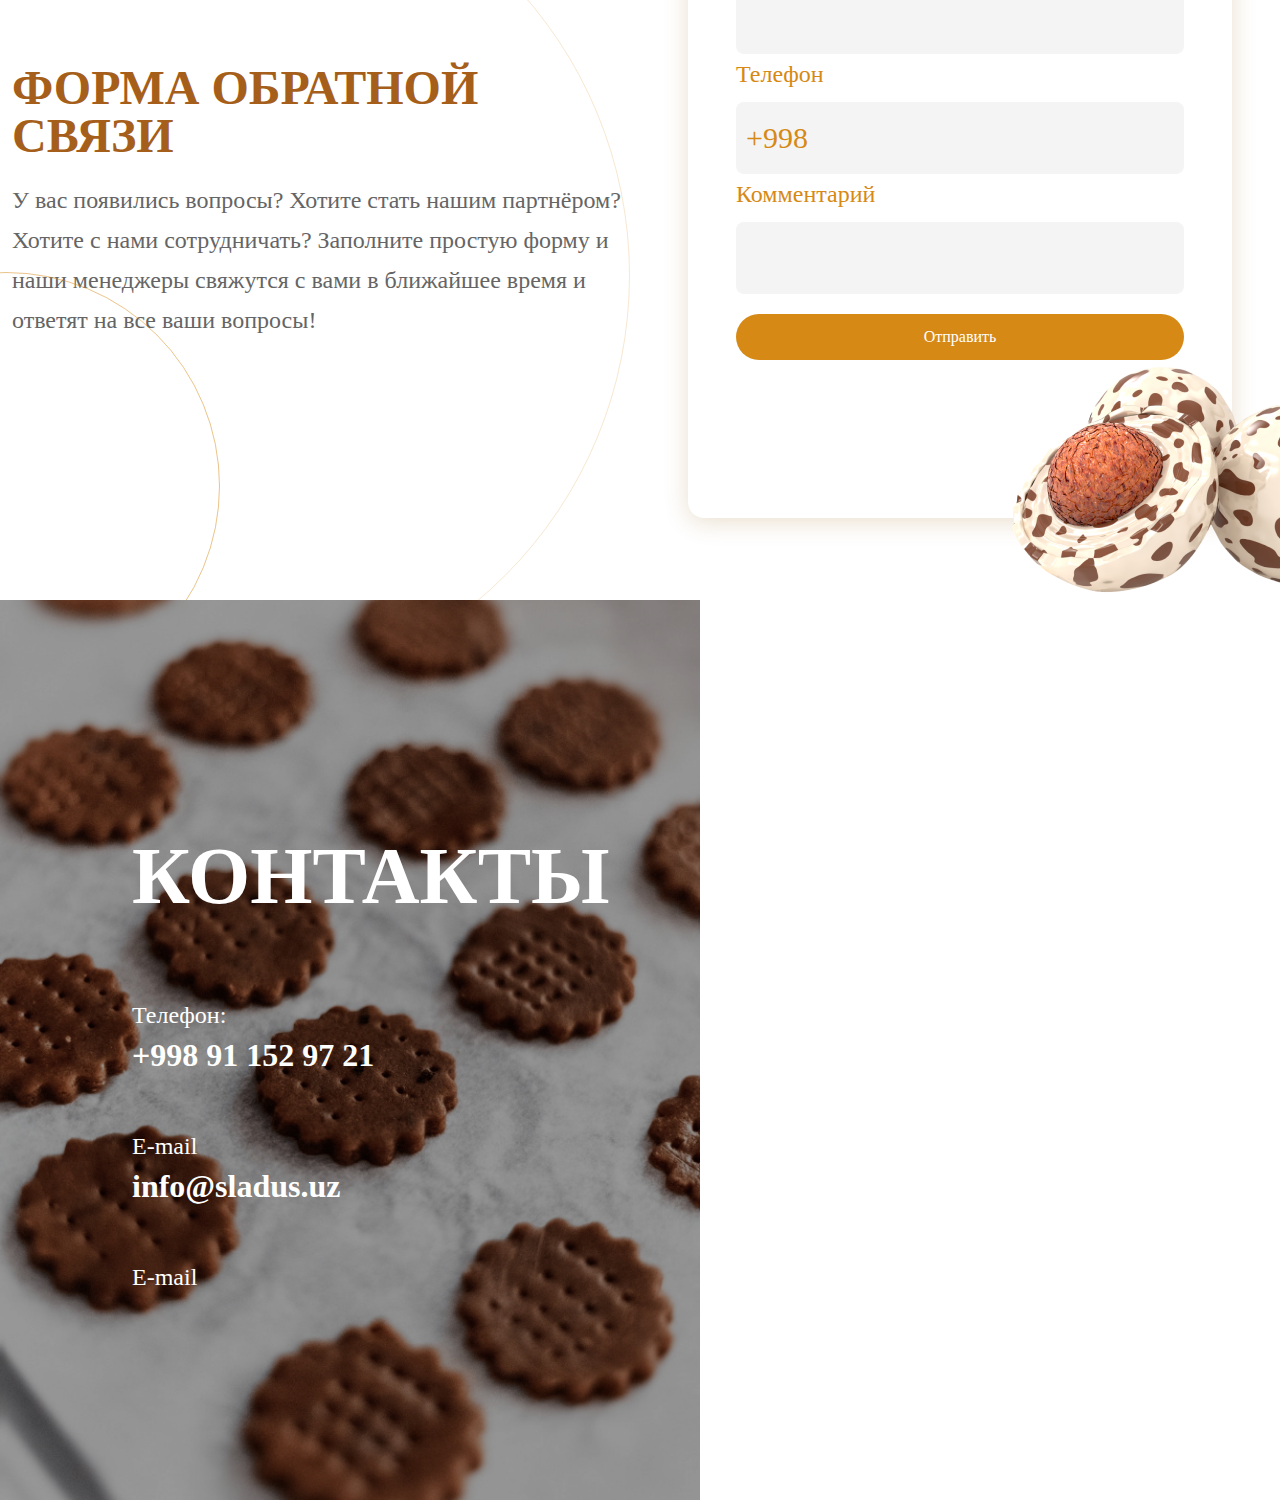
==== commit a37500a8: "Add files via upload" ====
--- a/index.html
+++ b/index.html
@@ -122,7 +122,7 @@
                 </h1>
                 <div class="header_button_box">
                     <a href="./about us/index.html" class="header_link">О нас</a>
-                    <a href="#" class="header_link">Перейти в каталог</a>
+                    <a href="./katalog/index.html" class="header_link">Перейти в каталог</a>
                 </div>
                 <div class="scroll_bar">
                     <div class="lines"></div>
@@ -205,7 +205,7 @@
             <div class="container">
                 <div class="mainThree_title_box">
                     <h1 class="mainThree_title">Каталог продукции</h1>
-                    <a href="#" class="mainThree_link">Каталог</a>
+                    <a href="./katalog/index.html" class="mainThree_link">Каталог</a>
                 </div>
                 <div class="owl-carousel two">
                     <div class="item">
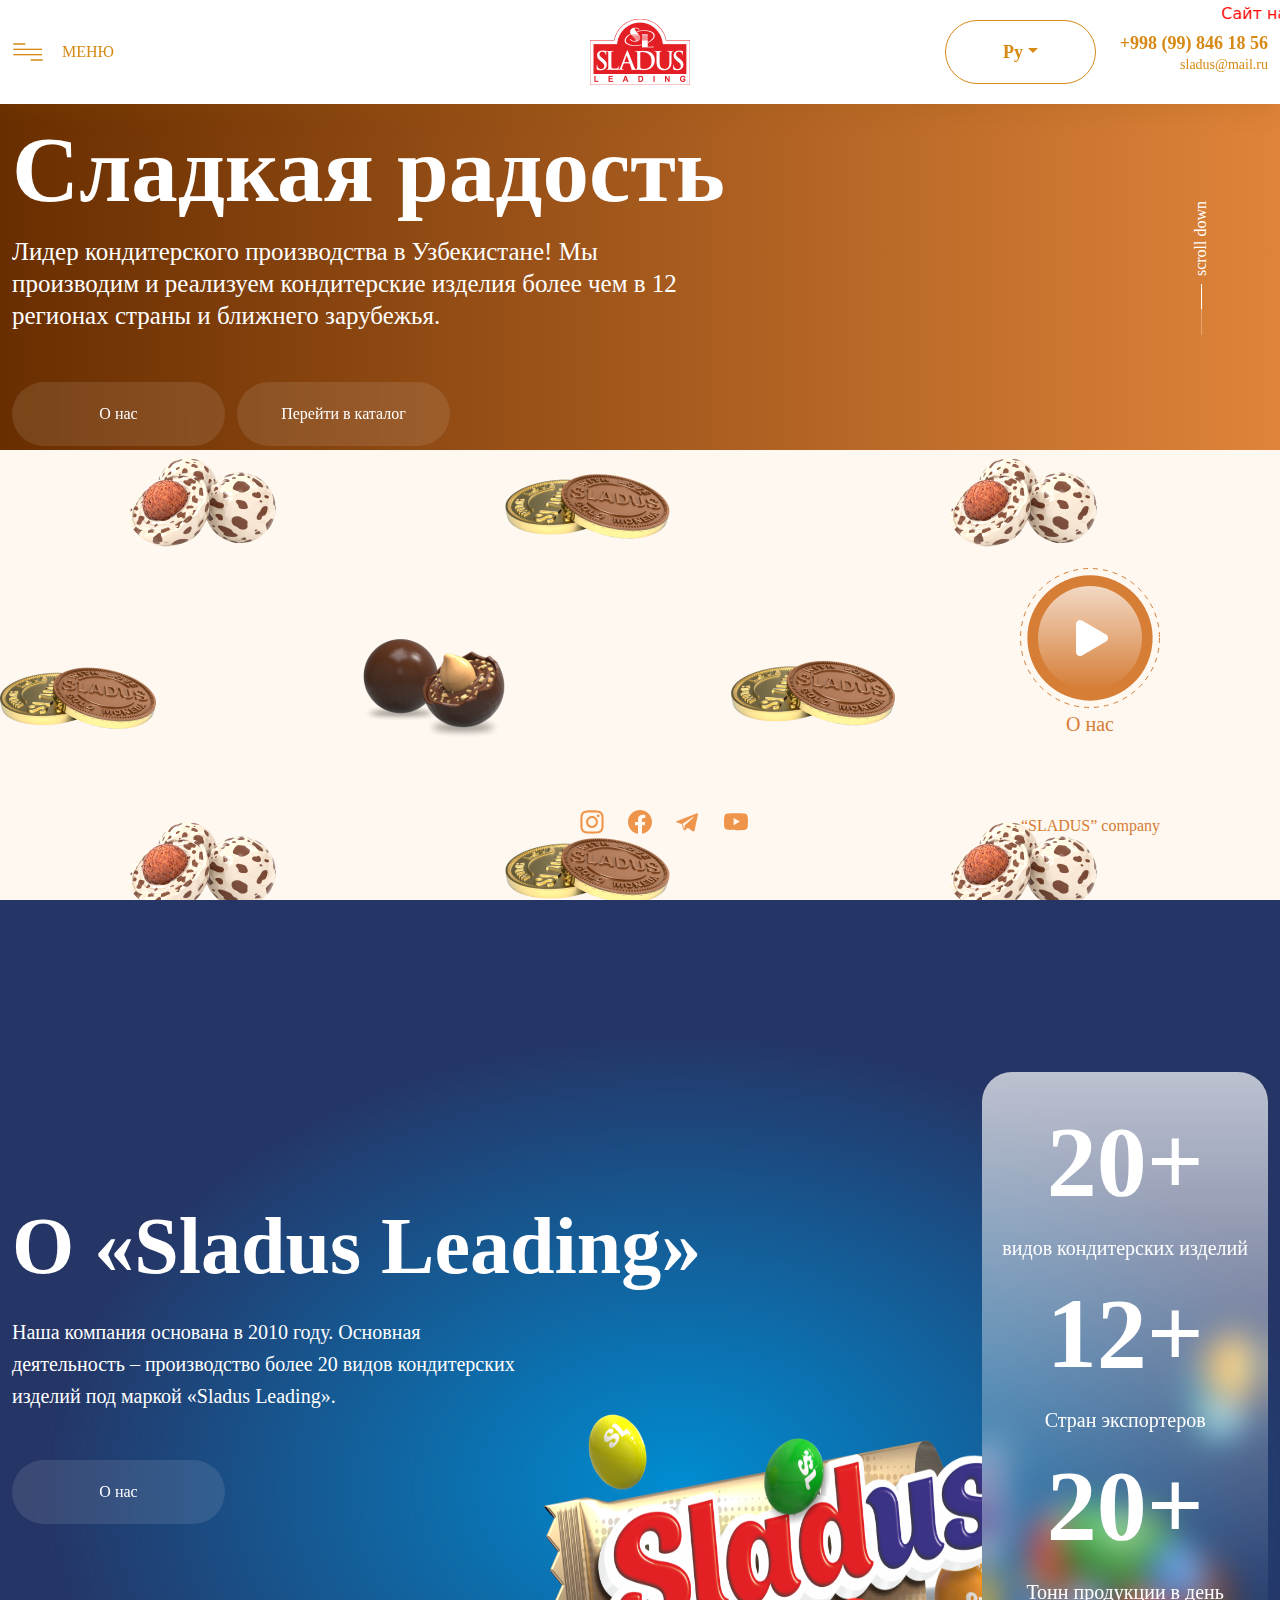
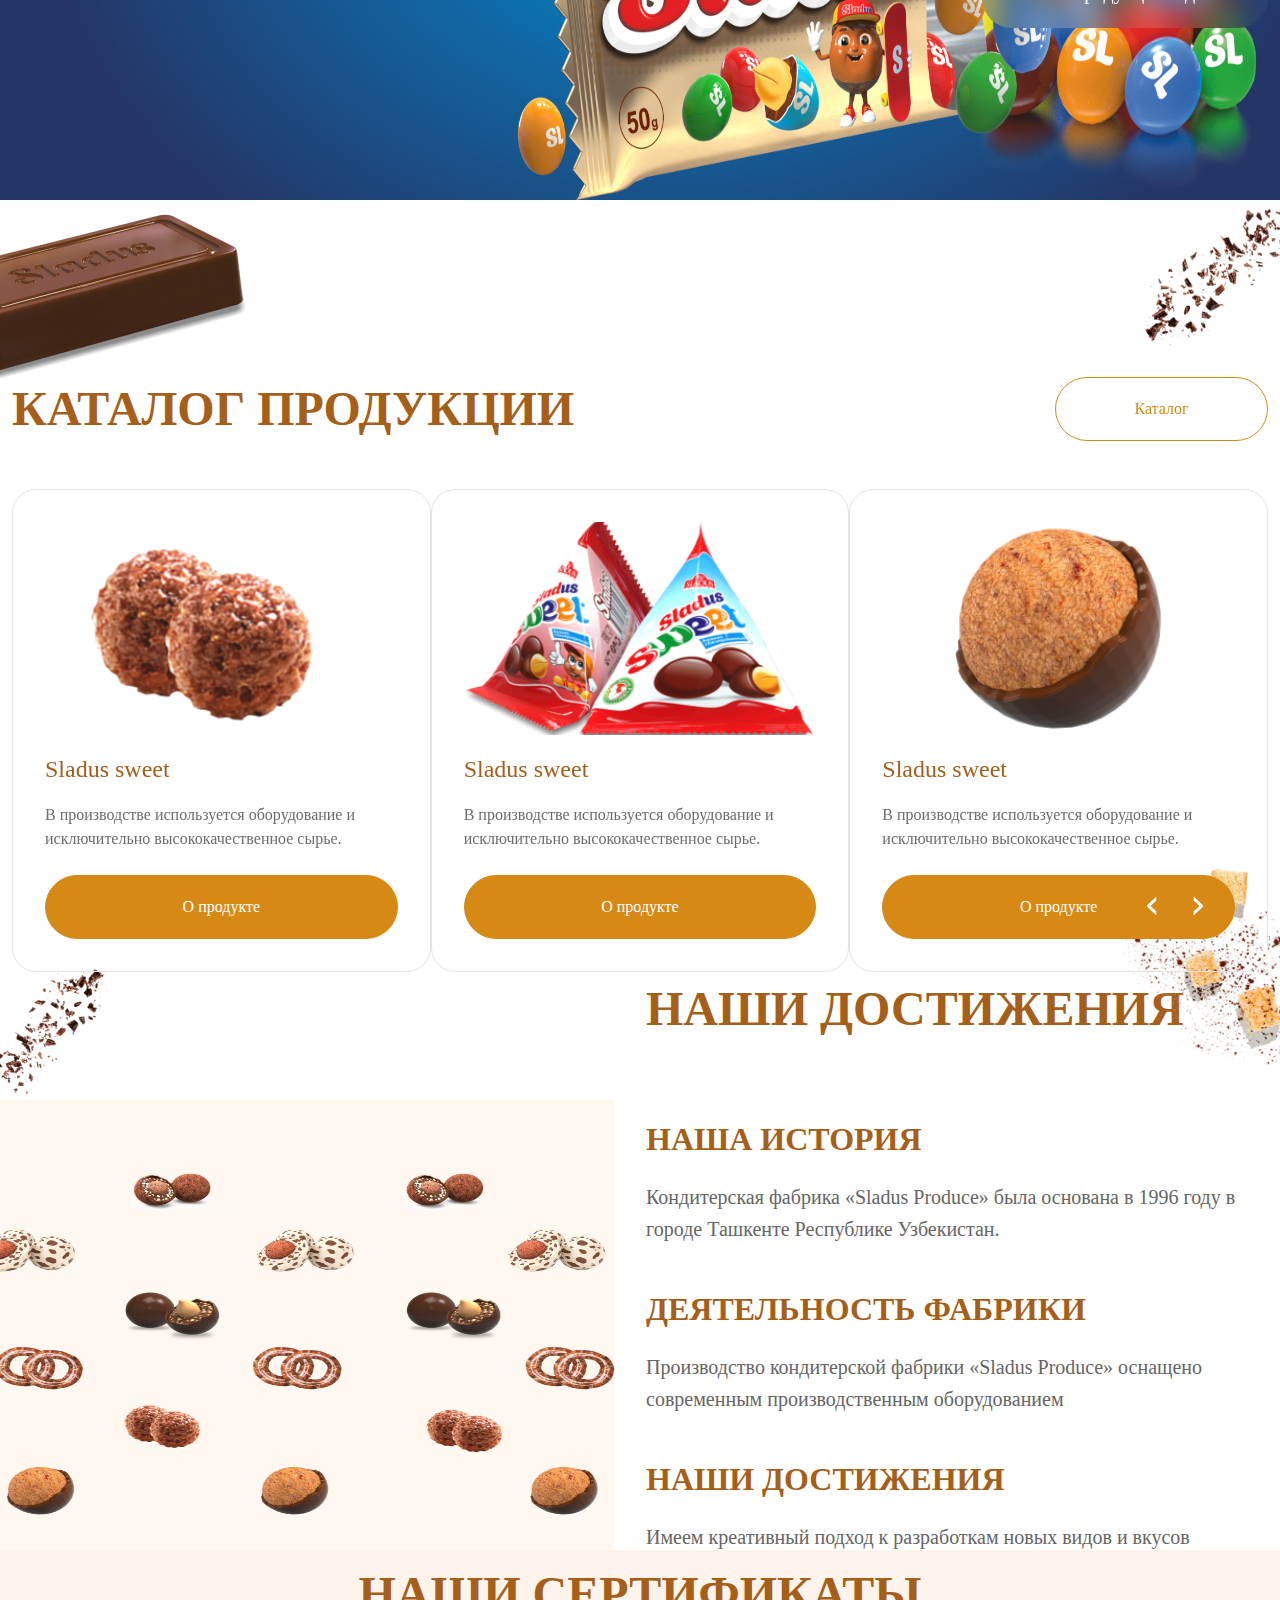
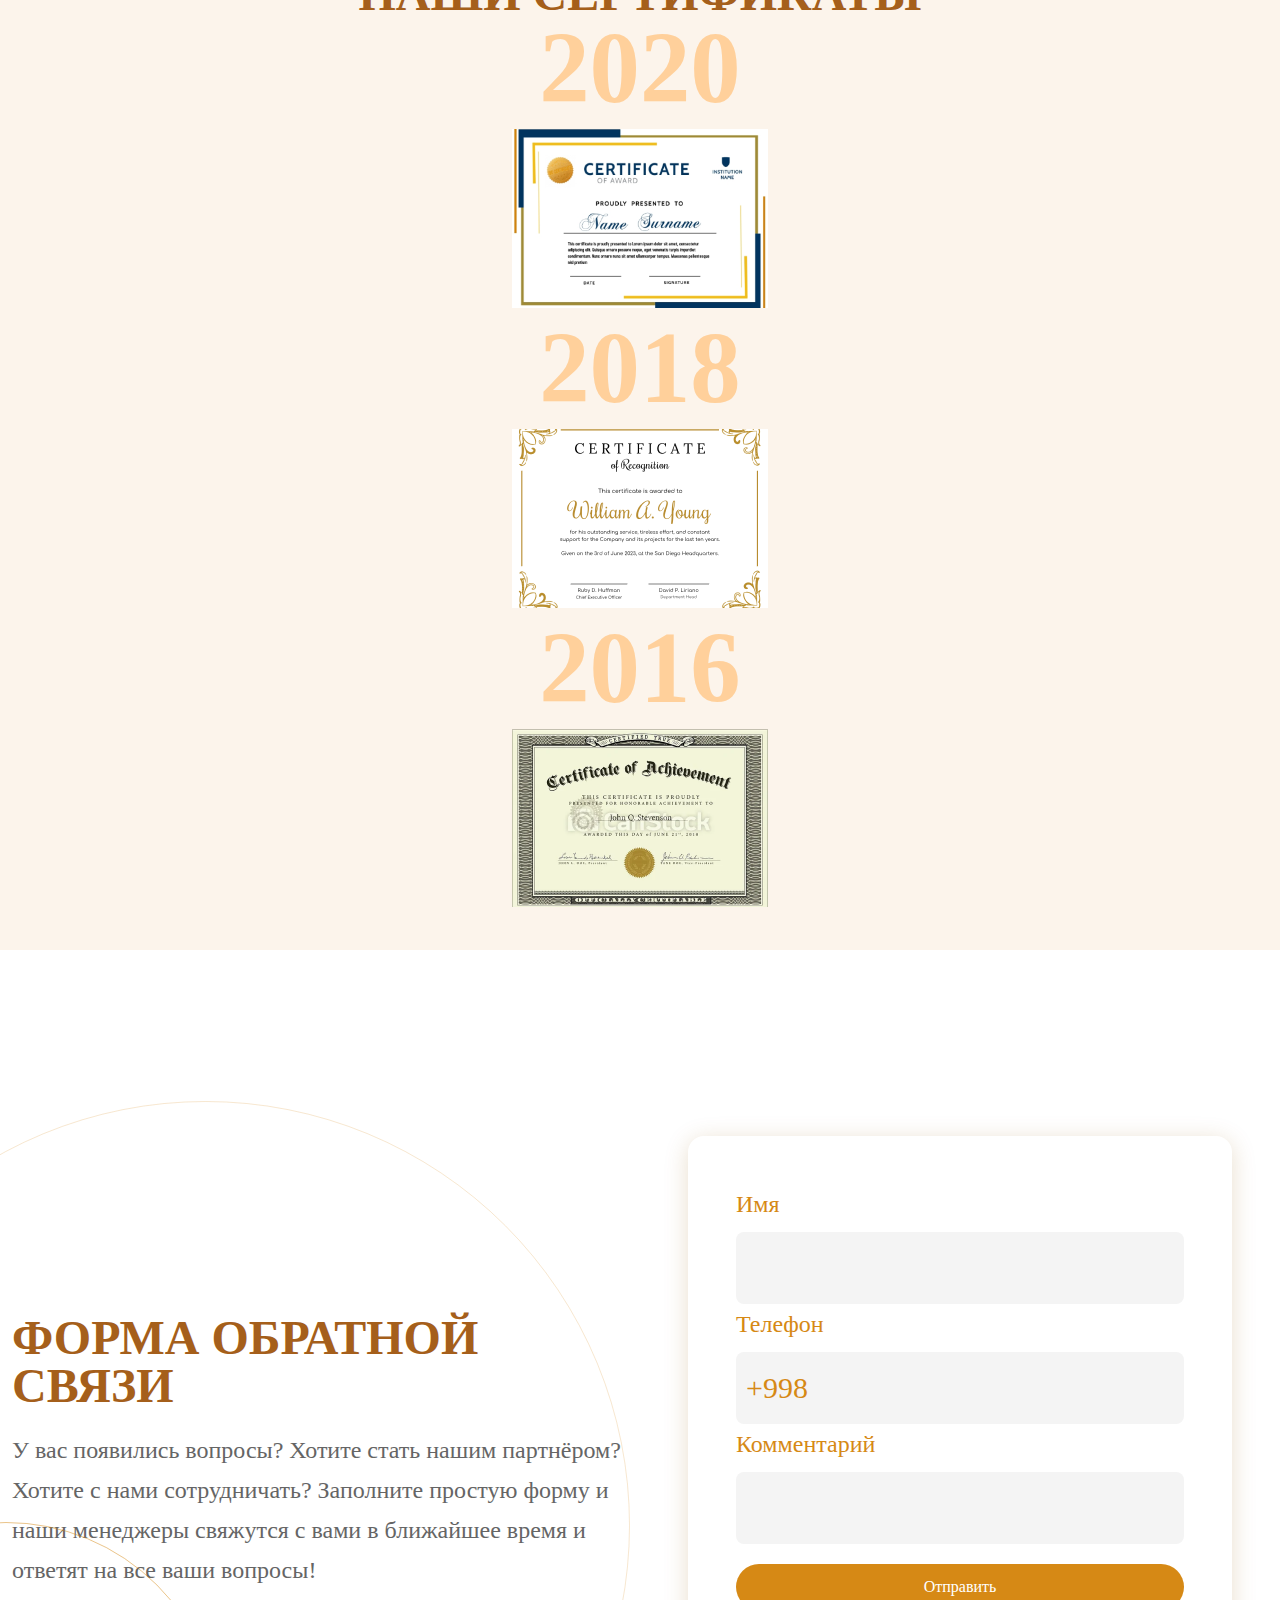
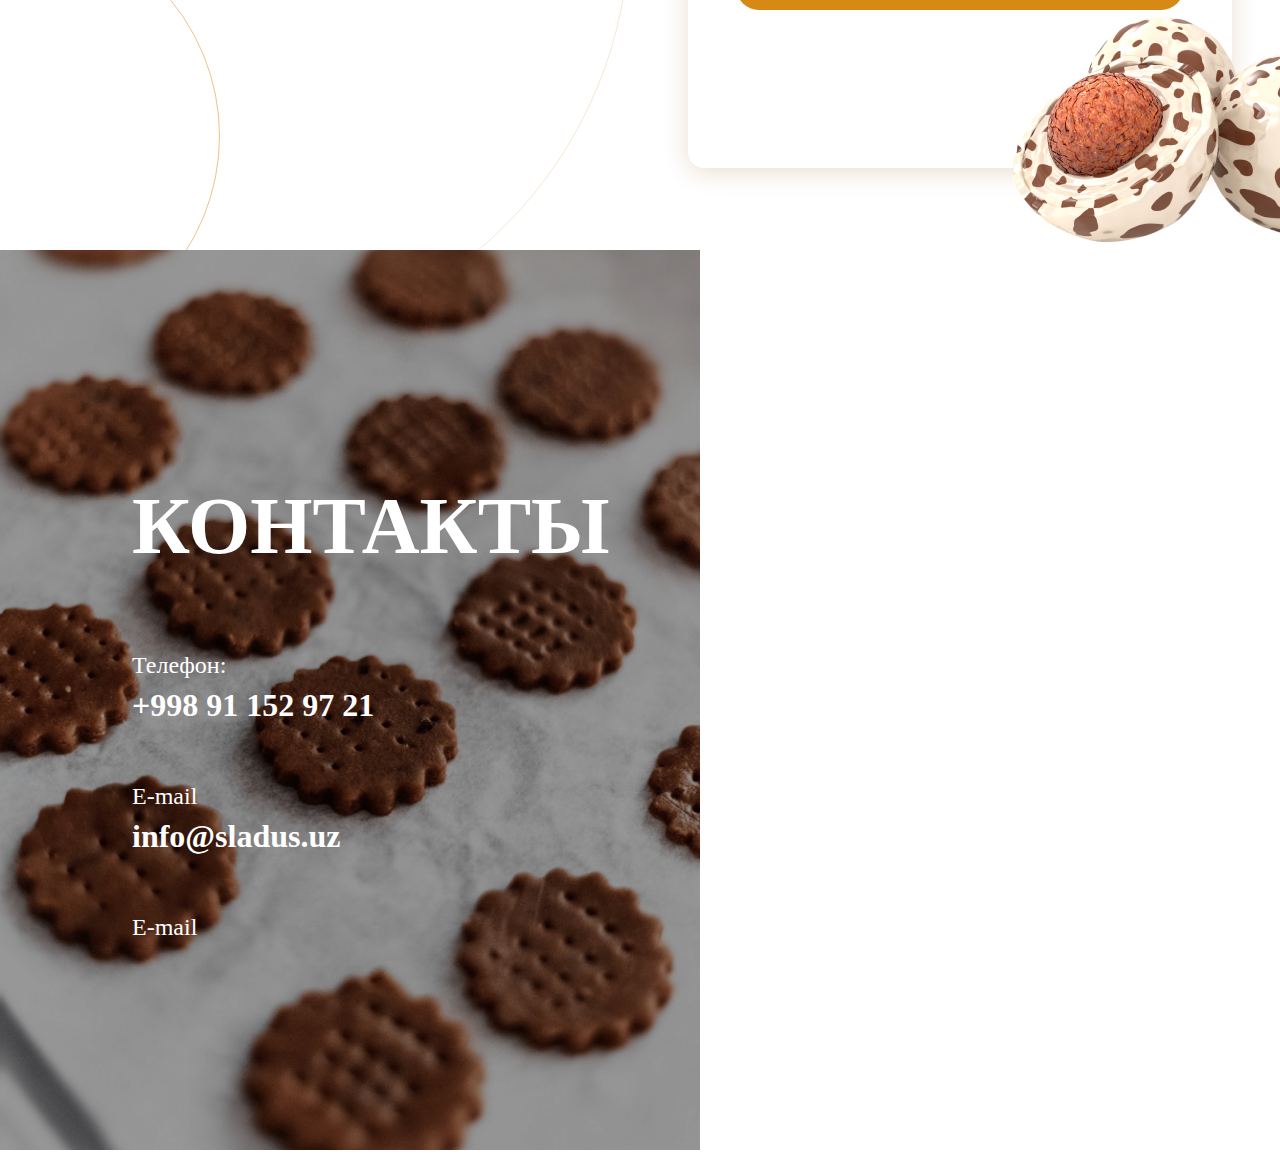
==== commit 38130220: "Add files via upload" ====
--- a/index.html
+++ b/index.html
@@ -27,7 +27,7 @@
                 <div class="burger_box">
                     <div class="offcanvas offcanvas-start fade" id="burger">
                         <div class="row">
-                            <div class="col-4">
+                            <div class="col-md-4">
                                 <div class="offcanvas_content_box">
                                     <a href="" type="button" class="btn krestik " data-bs-dismiss="offcanvas">
                                         <img src="./assets/icons/krestik.svg" alt="krestic" class="krestic">
@@ -42,7 +42,7 @@
                                     </a>
                                 </div>
                             </div>
-                            <div class="col-8">
+                            <div class="col-md-8">
                                 <div class="offcanvas_carousel">
                                     <div class="owl-carousel">
                                         <div class="item">
@@ -122,7 +122,7 @@
                 </h1>
                 <div class="header_button_box">
                     <a href="./about us/index.html" class="header_link">О нас</a>
-                    <a href="./katalog/index.html" class="header_link">Перейти в каталог</a>
+                    <a href="#" class="header_link">Перейти в каталог</a>
                 </div>
                 <div class="scroll_bar">
                     <div class="lines"></div>
@@ -167,34 +167,67 @@
         </section>
         <section class="mainTwo">
             <div class="container">
-                <div class="row">
-                    <div class="col-5">
-                        <div class="mainTwo_content_box">
-                            <h1 class="mainTwo_title">О «Sladus Leading»</h1>
-                            <h1 class="mainTwo_text">Наша компания основана в 2010 году. Основная деятельность – производство более 20 видов кондитерских изделий под маркой «Sladus Leading».</h1>
-
-                            <a href="./about us/index.html" class="header_link">О нас</a>
-                        </div>
-                    </div>
-                    <div class="col-7">
-                        <div class="mainTwo_content_box">
-                            <div class="circle_box">
-                                <div class="circle_box_One">
-                                    <h1 class="circle_title">20+</h1>
-                                    <h1 class="circle_text">видов кондитерских изделий </h1>
+                <div class="osnov">
+                    <div class="row">
+                        <div class="col-5">
+                            <div class="mainTwo_content_box">
+                                <h1 class="mainTwo_title">О «Sladus Leading»</h1>
+                                <h1 class="mainTwo_text">Наша компания основана в 2010 году. Основная деятельность – производство более 20 видов кондитерских изделий под маркой «Sladus Leading».</h1>
+
+                                <a href="./about us/index.html" class="header_link">О нас</a>
+                            </div>
+                        </div>
+                        <div class="col-7">
+                            <div class="mainTwo_content_box">
+                                <div class="circle_box">
+                                    <div class="circle_box_One">
+                                        <h1 class="circle_title">20+</h1>
+                                        <h1 class="circle_text">видов кондитерских изделий </h1>
+                                    </div>
+                                    <div class="circle_box_Two">
+                                        <h1 class="circle_title">12+</h1>
+                                        <h1 class="circle_text">Стран экспортеров</h1>
+                                    </div>
+                                    <div class="circle_box_Three">
+                                        <h1 class="circle_title">20+</h1>
+                                        <h1 class="circle_text">Тонн продукции в день</h1>
+                                    </div>
                                 </div>
-                                <div class="circle_box_Two">
-                                    <h1 class="circle_title">12+</h1>
-                                    <h1 class="circle_text">Стран экспортеров</h1>
-                                </div>
-                                <div class="circle_box_Three">
-                                    <h1 class="circle_title">20+</h1>
-                                    <h1 class="circle_text">Тонн продукции в день</h1>
-                                </div>
-                            </div>
-                        </div>
-                    </div>
-                </div>
+                            </div>
+
+
+                        </div>
+                    </div>
+
+                </div>
+                <div class="media_blur_section">
+                    <div class="mainTwo_content_box">
+                        <h1 class="mainTwo_title">О «Sladus Leading»</h1>
+                        <h1 class="mainTwo_text">Наша компания основана в 2010 году. Основная деятельность – производство более 20 видов кондитерских изделий под маркой «Sladus Leading».</h1>
+
+                        <a href="./about us/index.html" class="header_link">О нас</a>
+                    </div>
+                    <div class="mainTwo_content_box_media">
+                        <div class="blur_media_box">
+                            <!-- <div class="media_blur_smallbox"></div>
+                            <div class="media_blur_smallbox"></div>
+                            <div class="media_blur_smallbox"></div> -->
+                            <div>
+                                <h1 class="blur_box_title">20+</h1>
+                                <p class="blur_box_text">видов кондитерских изделий </p>
+                            </div>
+                            <div>
+                                <h1 class="blur_box_title">12+</h1>
+                                <p class="blur_box_text">Стран экспортеров</p>
+                            </div>
+                            <div>
+                                <h1 class="blur_box_title">20+</h1>
+                                <p class="blur_box_text">Тонн продукции в день</p>
+                            </div>
+                        </div>
+                    </div>
+                </div>
+
             </div>
         </section>
         <section class="mainThree">
@@ -205,7 +238,7 @@
             <div class="container">
                 <div class="mainThree_title_box">
                     <h1 class="mainThree_title">Каталог продукции</h1>
-                    <a href="./katalog/index.html" class="mainThree_link">Каталог</a>
+                    <a href="#" class="mainThree_link">Каталог</a>
                 </div>
                 <div class="owl-carousel two">
                     <div class="item">
@@ -279,12 +312,12 @@
         <section class="mainFour">
             <div class="container">
                 <div class="row">
-                    <div class="col-6">
+                    <div class="col-lg-6">
                         <div class="mainFour_img_box">
                             <img src="./assets/images/download.jpg" alt="" class="mainFour_img">
                         </div>
                     </div>
-                    <div class="col-6">
+                    <div class="col-lg-6">
                         <div class="mainFour_content_box">
                             <h1 class="mainFour_title_one">Наши достижения</h1>
                             <h1 class="mainFour_title">Наша история</h1>
@@ -300,16 +333,31 @@
         </section>
         <section class="mainFive">
             <div class="container-fluid">
-                <h1 class="mainFive_title">Наши сертификаты</h1>
-                <img src="./assets/images/bigSertif.png" alt="bigSertif" class="mainFive_bigSertif">
-                <img src="./assets/images/BigStand.png" alt="bigSertif" class="mainFive_bigStand">
-                <img src="./assets/images/leftSertif.png" alt="leftSertif" class="leftSertif">
-                <img src="./assets/images/smallStand.png" alt="leftSertif" class="leftStand">
-                <img src="./assets/images/rightSertif.png" alt="rightSertif" class="rightSertif">
-                <img src="./assets/images/smallStand.png" alt="rightSertif" class="rightStand">
-                <h1 class="mainFive_2016">2016</h1>
-                <h1 class="mainFive_2018">2018</h1>
-                <h1 class="mainFive_2020">2020</h1>
+                <div class="osnova_sertif">
+                    <h1 class="mainFive_title">Наши сертификаты</h1>
+                    <img src="./assets/images/bigSertif.png" alt="bigSertif" class="mainFive_bigSertif">
+                    <img src="./assets/images/BigStand.png" alt="bigSertif" class="mainFive_bigStand">
+                    <img src="./assets/images/leftSertif.png" alt="leftSertif" class="leftSertif">
+                    <img src="./assets/images/smallStand.png" alt="leftSertif" class="leftStand">
+                    <img src="./assets/images/rightSertif.png" alt="rightSertif" class="rightSertif">
+                    <img src="./assets/images/smallStand.png" alt="rightSertif" class="rightStand">
+                    <h1 class="mainFive_2016">2016</h1>
+                    <h1 class="mainFive_2018">2018</h1>
+                    <h1 class="mainFive_2020">2020</h1>
+                </div>
+                <div class="media_sertif">
+                    <div class="no_df">
+                        <h2 class="media_title_sertif">Наши сертификаты</h2>
+                        <div class="media_sertif_box">
+                            <p class="media_text_sertif">2020</p>
+                            <img class="image_media_sertif" src="./assets/images/bigSertif.png" alt="">
+                        </div>
+                        <p class="media_text_sertif">2018</p>
+                        <img class="image_media_sertif" src="./assets/images/rightSertif.png" alt="">
+                        <p class="media_text_sertif">2016</p>
+                        <img class="image_media_sertif" src="./assets/images/leftSertif.png" alt="">
+                    </div>
+                </div>
             </div>
         </section>
         <section class="mainSix">
--- a/css/main.css
+++ b/css/main.css
@@ -27,7 +27,7 @@
 
 .header {
     height: 100vh;
-    background: linear-gradient(270deg, #692E00 0%, #DF843A 100%);
+    background: linear-gradient(270deg, #DF843A 0%, #692E00 100%);
     padding-top: 60px;
 }
 
@@ -255,7 +255,7 @@
 /* header content start */
 
 .header_content {
-    padding-top: 30px;
+    padding-top: 60px;
 }
 
 .header_content_title {
@@ -856,7 +856,7 @@
 }
 
 .mainFive img {
-    position: absolute;
+    /* position: absolute; */
 }
 
 .mainFive_bigSertif {
@@ -874,6 +874,7 @@
     position: absolute;
     left: 28%;
     top: 536px;
+    /* z-index: 1040; */
 }
 
 .leftSertif {
@@ -890,6 +891,7 @@
 .leftStand {
     left: 280px;
     bottom: 117px;
+    position: absolute;
 }
 
 .rightSertif {
@@ -906,6 +908,7 @@
 .rightStand {
     right: 137px;
     bottom: 97px;
+    position: absolute;
 }
 
 .mainFive_2016 {
@@ -1112,4 +1115,85 @@
 }
 
 
-/* mainSeven end */+/* mainSeven end */
+
+
+/* media */
+
+.blur_media_box {
+    padding: 20px;
+    width: fit-content;
+    background: linear-gradient(180deg, rgba(255, 255, 255, 0.7) 0%, rgba(255, 255, 255, 0) 100%);
+    backdrop-filter: blur(16px);
+    border-radius: 30px;
+    -webkit-border-radius: 30px;
+    -moz-border-radius: 30px;
+    -ms-border-radius: 30px;
+    -o-border-radius: 30px;
+}
+
+.blur_box_title {
+    font-family: 'DIN Pro';
+    font-style: normal;
+    font-weight: 700;
+    font-size: 100px;
+    line-height: 140px;
+    /* identical to box height, or 140% */
+    text-transform: uppercase;
+    color: #FFFFFF;
+    text-align: center;
+}
+
+.blur_box_text {
+    font-family: 'Montserrat';
+    font-style: normal;
+    font-weight: 500;
+    font-size: 20px;
+    line-height: 32px;
+    text-align: center;
+    color: #FFFFFF;
+}
+
+.media_blur_section {
+    display: flex;
+    flex-wrap: wrap;
+    justify-content: space-between;
+    align-items: center;
+    display: none;
+}
+
+.media_sertif {
+    display: none;
+}
+
+.media_title_sertif {
+    font-family: 'DIN Pro';
+    font-style: normal;
+    font-weight: 700;
+    font-size: 48px;
+    line-height: 100%;
+    text-transform: uppercase;
+    color: #A55F1B;
+    text-align: center;
+}
+
+.media_sertif_box {}
+
+.media_text_sertif {
+    font-family: 'DIN Pro';
+    font-style: normal;
+    font-weight: 700;
+    font-size: 100.743px;
+    line-height: 100%;
+    text-transform: uppercase;
+    color: #FFD09B;
+    text-align: center;
+}
+
+.image_media_sertif {
+    width: 256px;
+    height: 179px;
+    display: flex;
+    justify-content: center;
+    margin: 10px auto;
+}--- a/css/media.css
+++ b/css/media.css
@@ -0,0 +1,337 @@
+/* navbar */
+
+@media screen and (max-width:850px) {
+    .contact_box {
+        display: none;
+    }
+}
+
+@media screen and (max-width:500px) {
+    .contact_box {
+        display: none;
+    }
+    nav .container {
+        justify-content: space-between;
+        align-items: center;
+    }
+    .logo {
+        position: relative !important;
+        transform: none;
+        -webkit-transform: none;
+        -moz-transform: none;
+        -ms-transform: none;
+        -o-transform: none;
+        left: 0;
+        margin-bottom: 30px;
+    }
+    .button {
+        margin: 0;
+        margin-bottom: 30px;
+        display: none;
+    }
+    .burger_box {
+        order: 2;
+    }
+    .header_box_One::after {
+        height: 35%;
+    }
+    .navbar {}
+    .header_box_One::before {
+        width: 100%;
+    }
+}
+
+
+/* menu start */
+
+@media screen and (max-width:767px) {
+    .offcanvas_carousel {
+        display: none;
+    }
+    .carousel_text {
+        display: none;
+    }
+    .krestik {
+        right: 0;
+    }
+}
+
+
+/* menu end */
+
+
+/* navbar end */
+
+@media screen and (max-width:1675px) {
+    .circle_box {
+        width: 643px;
+        height: 489px;
+    }
+    .circle_box_One {
+        width: 230px;
+        height: 230px;
+        z-index: 2;
+    }
+    .circle_box_Two {
+        width: 280px;
+        height: 280px;
+        right: 200px;
+        top: 150px;
+        z-index: 1;
+    }
+    .circle_box_Three {
+        width: 264px;
+        height: 264px;
+        z-index: 2;
+    }
+    .mainFour_content_box {
+        height: 50vh;
+    }
+    .mainFour_img {
+        height: 50vh;
+    }
+}
+
+
+/* sertificate */
+
+@media screen and (max-width :1230px) {
+    .mainFive_bigSertif,
+    .leftSertif,
+    .rightSertif {
+        position: unset;
+    }
+    .mainFive_bigStand,
+    .leftStand,
+    .rightStand {
+        display: none;
+    }
+    .bigSertif_box,
+    .leftSertiv_box,
+    .rightSertiv_box {
+        text-align: center;
+        margin-bottom: 50px;
+    }
+    .mainFive_2020,
+    .mainFive_2016,
+    .mainFive_2018 {
+        position: unset !important;
+    }
+    .sertif_img {
+        height: fit-content;
+    }
+    .rightSertiv_box,
+    .leftSertiv_box {
+        position: unset;
+    }
+    .mainFive {
+        height: fit-content;
+        padding-bottom: 120px;
+    }
+    .mainFive_title {
+        margin-bottom: 50px;
+        font-size: 36px;
+    }
+}
+
+@media screen and (max-width :500px) {
+    .mainFive_2020,
+    .mainFive_2018,
+    .mainFive_2016 {
+        font-size: 50px;
+    }
+}
+
+
+/* footer */
+
+@media screen and (max-width:991px) {
+    .footer_three_ul {
+        text-align: center;
+        padding: 0;
+    }
+    .footer_one {
+        text-align: center;
+        max-width: 1000px;
+        margin-bottom: 30px;
+    }
+    .footer_two_ul {
+        text-align: center;
+        padding: 0;
+    }
+    .icon_box {
+        justify-content: center;
+    }
+    .footer_four_title {
+        text-align: center;
+    }
+    .download {
+        justify-content: center;
+        align-items: center;
+    }
+    .footer_one_text {
+        margin: 10px auto;
+    }
+}
+
+@media screen and (max-width:1650px) {
+    .osnov {
+        display: none;
+    }
+    .media_blur_section {
+        display: flex;
+    }
+}
+
+@media screen and (max-width:1750px) {
+    .osnova_sertif {
+        display: none;
+    }
+    .media_sertif {
+        display: flex;
+        justify-content: center;
+    }
+    .mainFive {
+        padding-top: 20px !important;
+        padding-bottom: 20px !important;
+        height: 1000px;
+    }
+}
+
+@media screen and (max-width:1200px) {
+    .mainSeven_content_box {
+        flex-direction: column;
+    }
+    .mainSeven {
+        background-size: 100% 100%;
+    }
+    .mapBox {
+        height: 500px;
+    }
+}
+
+@media screen and (max-width:991px) {
+    .mainSix {
+        height: 1300px;
+    }
+    .blur_media_box {
+        display: flex;
+        justify-content: space-between;
+        align-items: center;
+        width: 100%;
+    }
+    .mainTwo_content_box_media {
+        width: 100%;
+    }
+    .header_link {
+        margin-bottom: 30px;
+    }
+    .mainFour_img {
+        height: fit-content;
+    }
+    .mainSix_big_circle {
+        display: none;
+    }
+    .mainSix_confeti {
+        display: none;
+    }
+    .mainSix_small_circle {
+        display: none;
+    }
+    .mainSix_text_box {
+        height: fit-content;
+        text-align: center;
+        margin-bottom: 30px;
+    }
+    .mainSix_text_info {
+        max-width: fit-content;
+    }
+    .mainFour_content_box {
+        text-align: center;
+    }
+    .mainFour_content_box {
+        height: fit-content;
+    }
+}
+
+@media screen and (max-width:750px) {
+    .blur_media_box {
+        flex-direction: column;
+    }
+    .blur_media_box div {
+        margin-bottom: 30px;
+    }
+    .mainSeven_text_box {
+        padding-left: 0;
+        text-align: center;
+    }
+    .mapBox {
+        width: 100%;
+    }
+    .mainFive {
+        height: fit-content;
+    }
+    .media_sertif_box {
+        margin-bottom: 30px;
+    }
+    .image_media_sertif {
+        margin-bottom: 30px;
+    }
+    .mainTwo {
+        height: fit-content;
+        padding-bottom: 30px;
+        padding-top: 30px;
+    }
+    .mainTwo_content_box {
+        display: flex;
+        align-items: center;
+        justify-content: center;
+        flex-direction: column;
+    }
+}
+
+@media screen and (max-width:600px) {
+    .slider {
+        display: none;
+    }
+    .header {
+        height: 50vh;
+    }
+    .play_video {
+        display: none;
+    }
+    .scroll_bar {
+        display: none;
+    }
+    .mainTwo_content_box {
+        text-align: center;
+    }
+    .mainTwo_title {
+        font-size: 60px;
+        line-height: 60px;
+    }
+    .mainSeven {
+        height: fit-content;
+    }
+    .mainSeven_title,
+    .header_content_title {
+        font-size: 60px;
+        line-height: 60px;
+    }
+    .mainSeven_content_box {
+        padding-top: 30px;
+    }
+}
+
+@media screen and (max-width:400px) {
+    .mainThree {
+        display: none;
+    }
+    .media_title_sertif,
+    .mainFour_title_one,
+    .mainSeven_title {
+        font-size: 30px;
+        line-height: 30px;
+        margin-bottom: 30px;
+    }
+}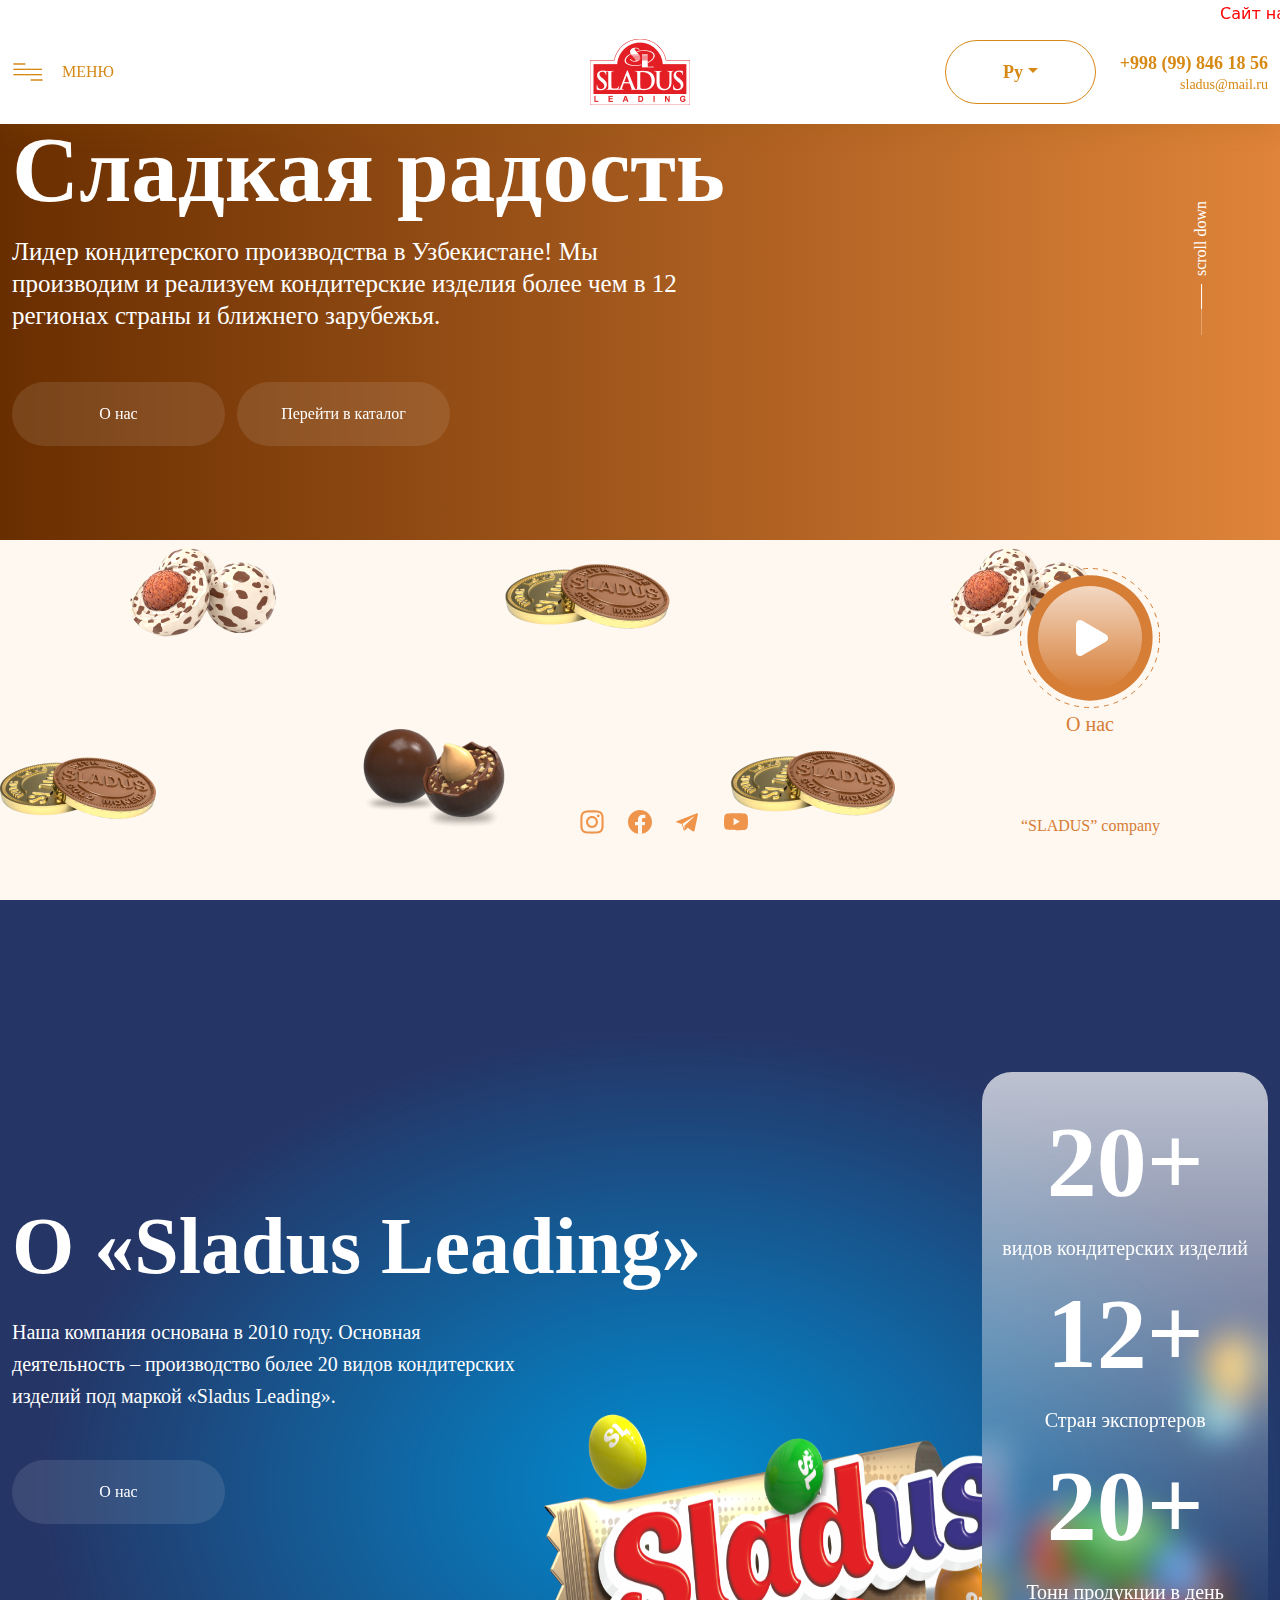
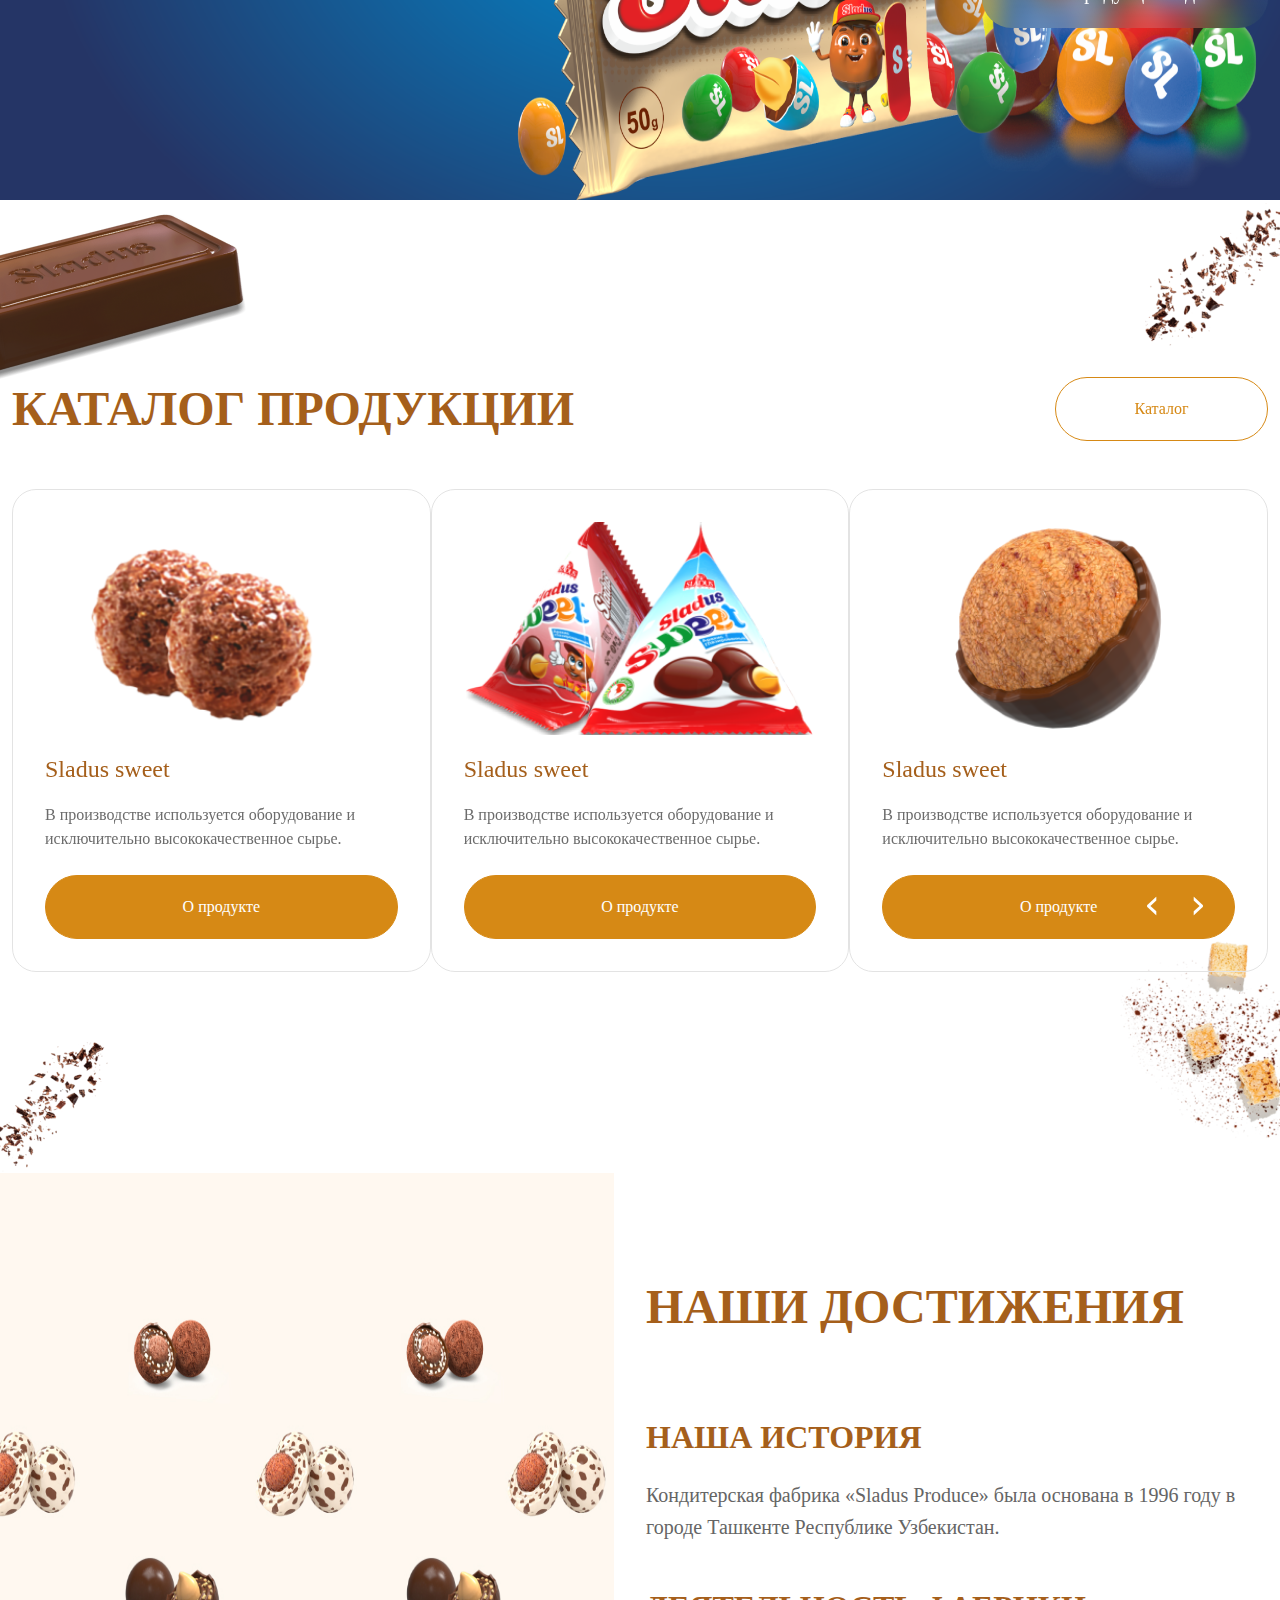
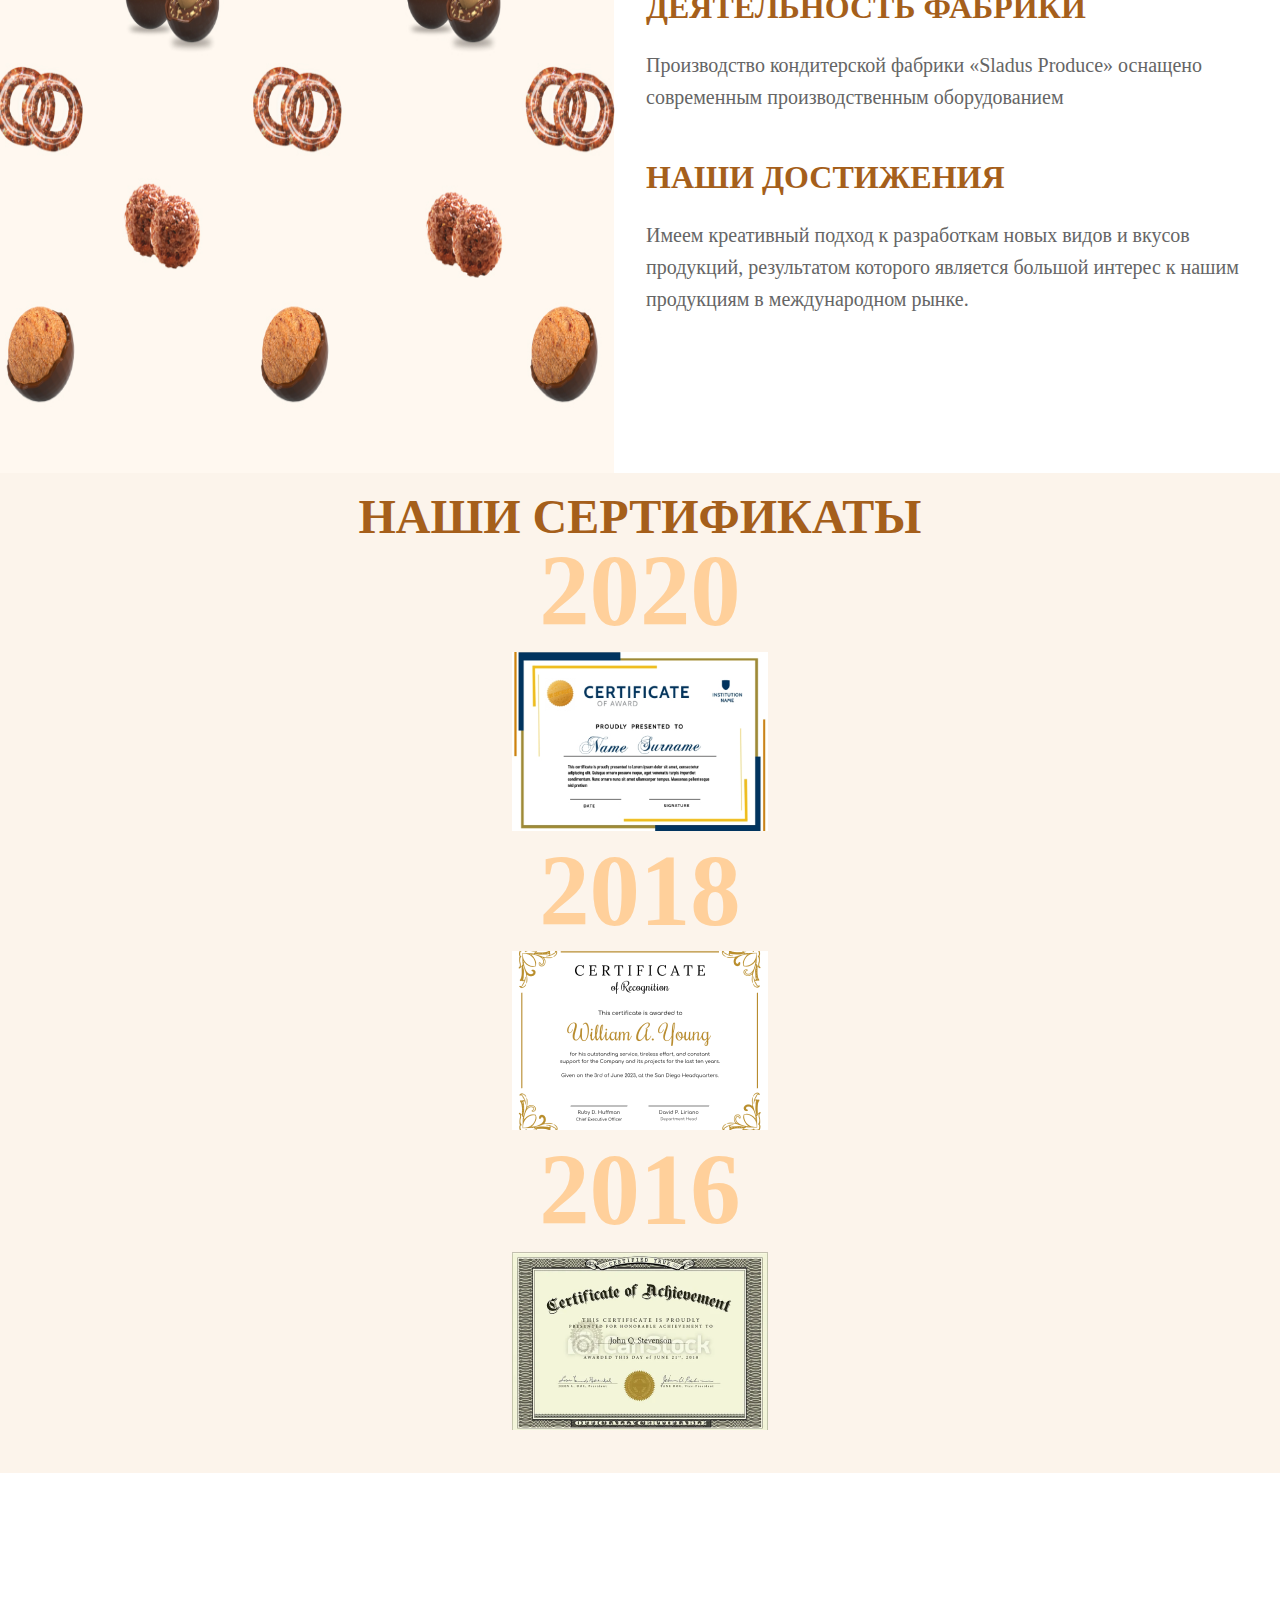
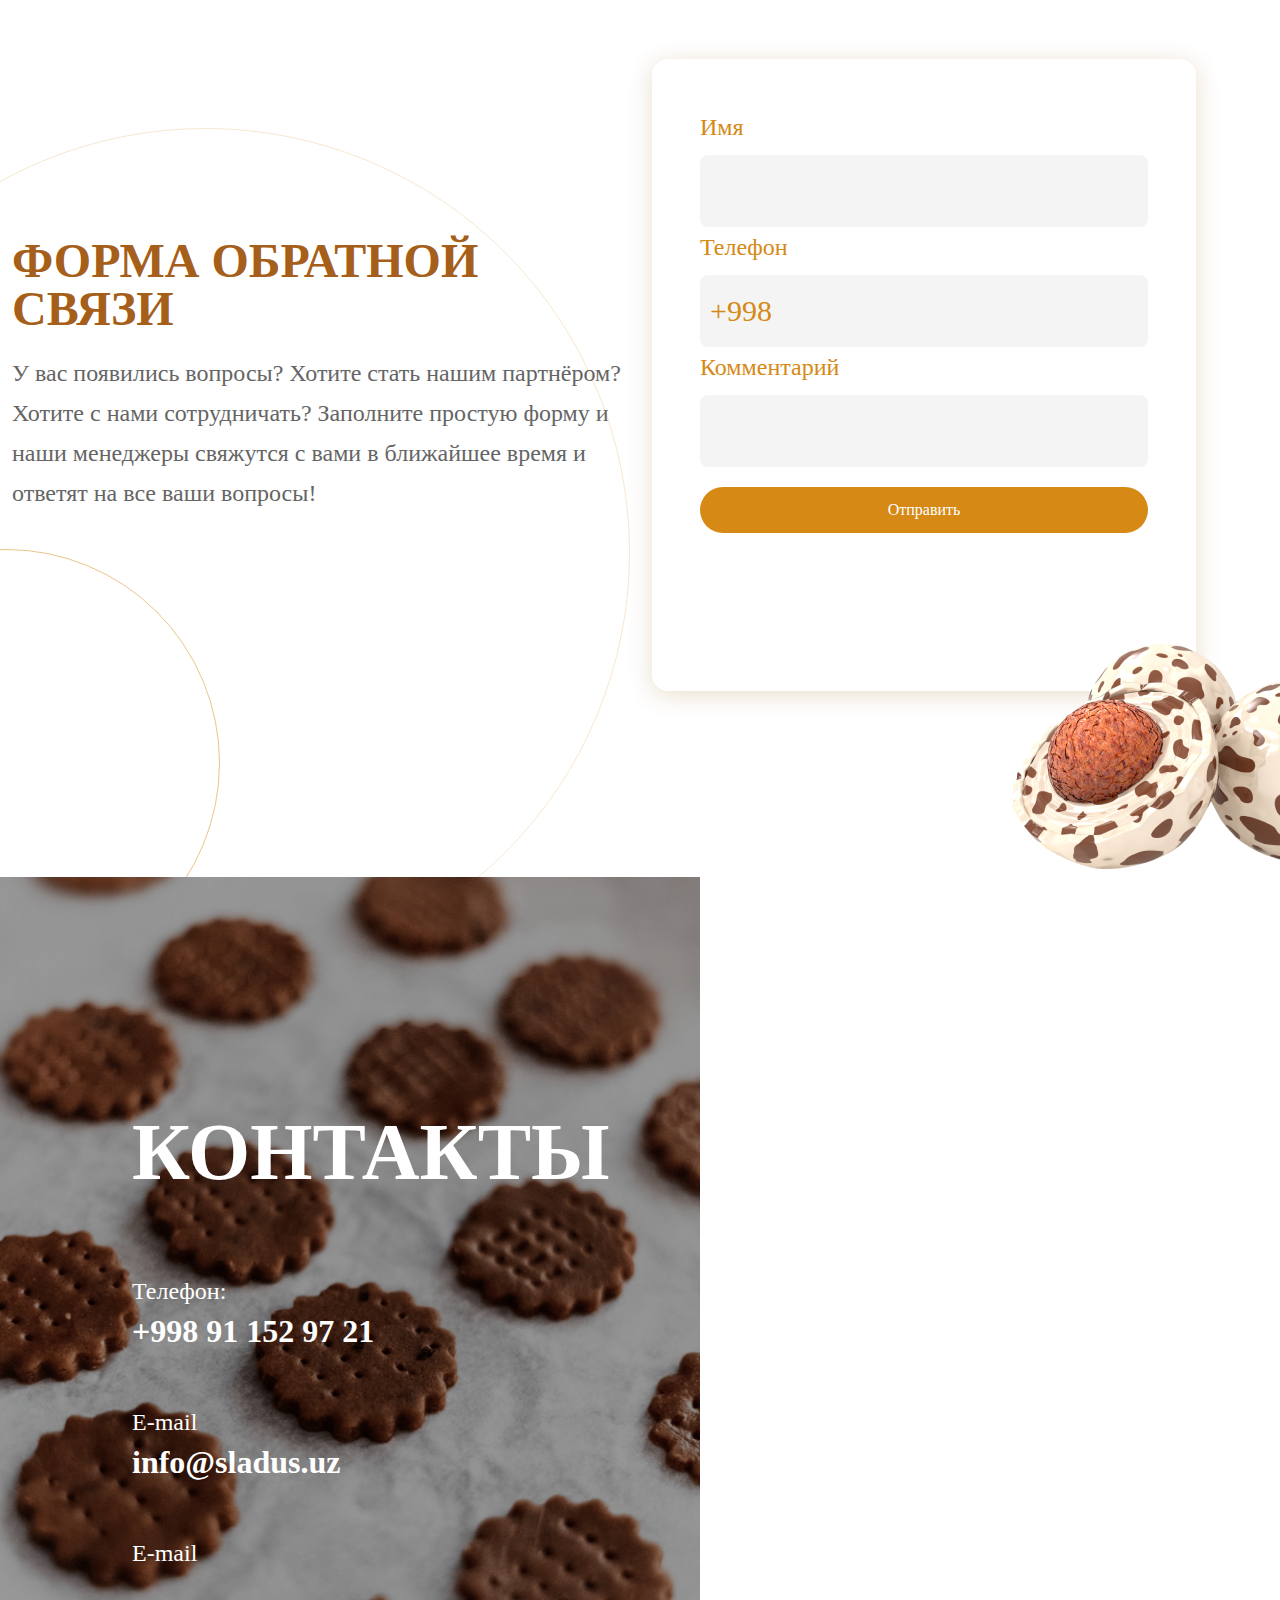
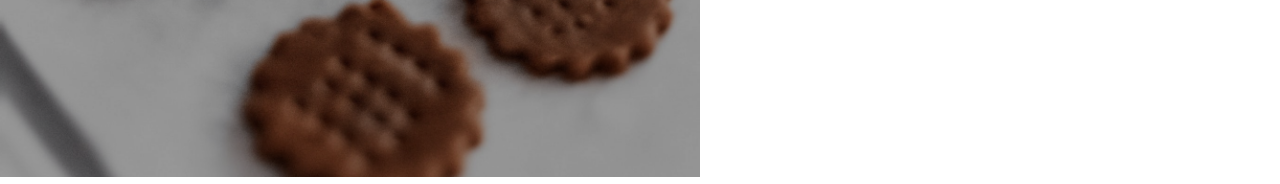
==== commit fcb4dff8: "Add files via upload" ====
--- a/index.html
+++ b/index.html
@@ -367,13 +367,13 @@
             <div class="container">
                 <div class="mainSix_content_box">
                     <div class="row">
-                        <div class="col-xl-6 col-lg-8">
+                        <div class="col-xl-6">
                             <div class="mainSix_text_box">
                                 <h1 class="mainSix_text_title">Форма обратной связи</h1>
                                 <h1 class="mainSix_text_info">У вас появились вопросы? Хотите стать нашим партнёром? Хотите с нами сотрудничать? Заполните простую форму и наши менеджеры свяжутся с вами в ближайшее время и ответят на все ваши вопросы!</h1>
                             </div>
                         </div>
-                        <div class="col-xl-6 col-lg-4">
+                        <div class="col-xl-6">
                             <div class="mainSix_reg_box">
                                 <form action="https://echo.htmlacademy.ru/courses" method="post">
                                     <h1 class="mainSix_reg_title">Имя</h1>
--- a/css/main.css
+++ b/css/main.css
@@ -26,13 +26,13 @@
 /* header start*/
 
 .header {
-    height: 100vh;
+    height: 50vh;
     background: linear-gradient(270deg, #DF843A 0%, #692E00 100%);
     padding-top: 60px;
 }
 
 .navbar {
-    padding-top: 20px;
+    padding-top: 40px;
     padding-bottom: 20px;
     background: #FFFFFF;
     box-shadow: 0px 4px 24px rgba(145, 88, 4, 0.2);
@@ -361,7 +361,7 @@
 .slider {
     height: 50vh;
     background-color: #FEF8F0;
-    position: absolute;
+    position: relative;
     bottom: 0;
     left: 0;
     width: 100%;
@@ -621,6 +621,8 @@
 
 /* mainFour start */
 
+.mainFour {}
+
 .mainFour .container {
     max-width: 100%;
     padding-left: 0;
@@ -678,9 +680,9 @@
 /* mainThree start */
 
 .mainThree {
-    height: 100vh;
     padding-top: 177px;
     position: relative;
+    padding-bottom: 177px;
 }
 
 .container {}
@@ -945,10 +947,10 @@
 /* mainSix start */
 
 .mainSix {
-    height: 100vh;
     position: relative;
     padding-top: 186px;
     overflow-y: hidden;
+    padding-bottom: 186px;
 }
 
 .mainSix_big_circle {
@@ -1061,7 +1063,6 @@
 /* mainSeven start */
 
 .mainSeven {
-    height: 100vh;
     background-image: url(../assets/images/bgmap.png);
     background-repeat: no-repeat;
     background-size: contain;
--- a/css/media.css
+++ b/css/media.css
@@ -35,10 +35,17 @@
     .header_box_One::after {
         height: 35%;
     }
-    .navbar {}
+    .navbar {
+        padding: 0;
+        padding-top: 40px;
+        padding-bottom: 15px;
+    }
     .header_box_One::before {
         width: 100%;
     }
+    .header_content {
+        padding-top: 100px;
+    }
 }
 
 
@@ -52,7 +59,13 @@
         display: none;
     }
     .krestik {
+        top: 0;
         right: 0;
+        transform: scale(0.5);
+        -webkit-transform: scale(0.5);
+        -moz-transform: scale(0.5);
+        -ms-transform: scale(0.5);
+        -o-transform: scale(0.5);
     }
 }
 
@@ -84,11 +97,19 @@
         height: 264px;
         z-index: 2;
     }
-    .mainFour_content_box {
-        height: 50vh;
-    }
-    .mainFour_img {
-        height: 50vh;
+    .mainFour_content_box {}
+    .mainFour_img {}
+    .mainThree_img_pos_br {
+        z-index: -1;
+    }
+}
+
+@media screen and (max-width :1280px) {
+    .header {
+        height: 60vh;
+    }
+    .slider {
+        height: 40vh;
     }
 }
 
@@ -132,6 +153,20 @@
         margin-bottom: 50px;
         font-size: 36px;
     }
+    .mainSix .col-xl-6 {
+        display: flex;
+        align-items: center;
+        justify-content: center;
+        flex-direction: column;
+    }
+    .mainSix_text_box {
+        height: fit-content;
+        margin-bottom: 30px;
+    }
+    .mainSix {
+        padding-top: 100px;
+        padding-bottom: 100px;
+    }
 }
 
 @media screen and (max-width :500px) {
@@ -208,6 +243,10 @@
     .mapBox {
         height: 500px;
     }
+    .header {
+        height: fit-content;
+    }
+    .slider {}
 }
 
 @media screen and (max-width:991px) {
@@ -251,10 +290,12 @@
     }
     .mainFour_content_box {
         height: fit-content;
-    }
-}
-
-@media screen and (max-width:750px) {
+        padding-top: 30px;
+        padding-bottom: 15px;
+    }
+}
+
+@media screen and (max-width:800px) {
     .blur_media_box {
         flex-direction: column;
     }
@@ -288,6 +329,17 @@
         justify-content: center;
         flex-direction: column;
     }
+    .slider {
+        display: none;
+    }
+    .play_video {
+        display: none;
+    }
+    .media_blur_section {
+        display: flex;
+        align-items: center;
+        justify-content: center;
+    }
 }
 
 @media screen and (max-width:600px) {
@@ -295,7 +347,7 @@
         display: none;
     }
     .header {
-        height: 50vh;
+        height: fit-content;
     }
     .play_video {
         display: none;
@@ -320,6 +372,22 @@
     }
     .mainSeven_content_box {
         padding-top: 30px;
+    }
+    .mainSix_reg_box {
+        padding: 10px;
+    }
+    .mainSix_reg_box input {
+        height: 50px;
+        font-size: 20px;
+        margin-bottom: 30px;
+    }
+    .mainSix_reg_box {
+        height: fit-content;
+    }
+    .mainSix {
+        height: fit-content;
+        padding-top: 120px;
+        padding-bottom: 120px;
     }
 }
 
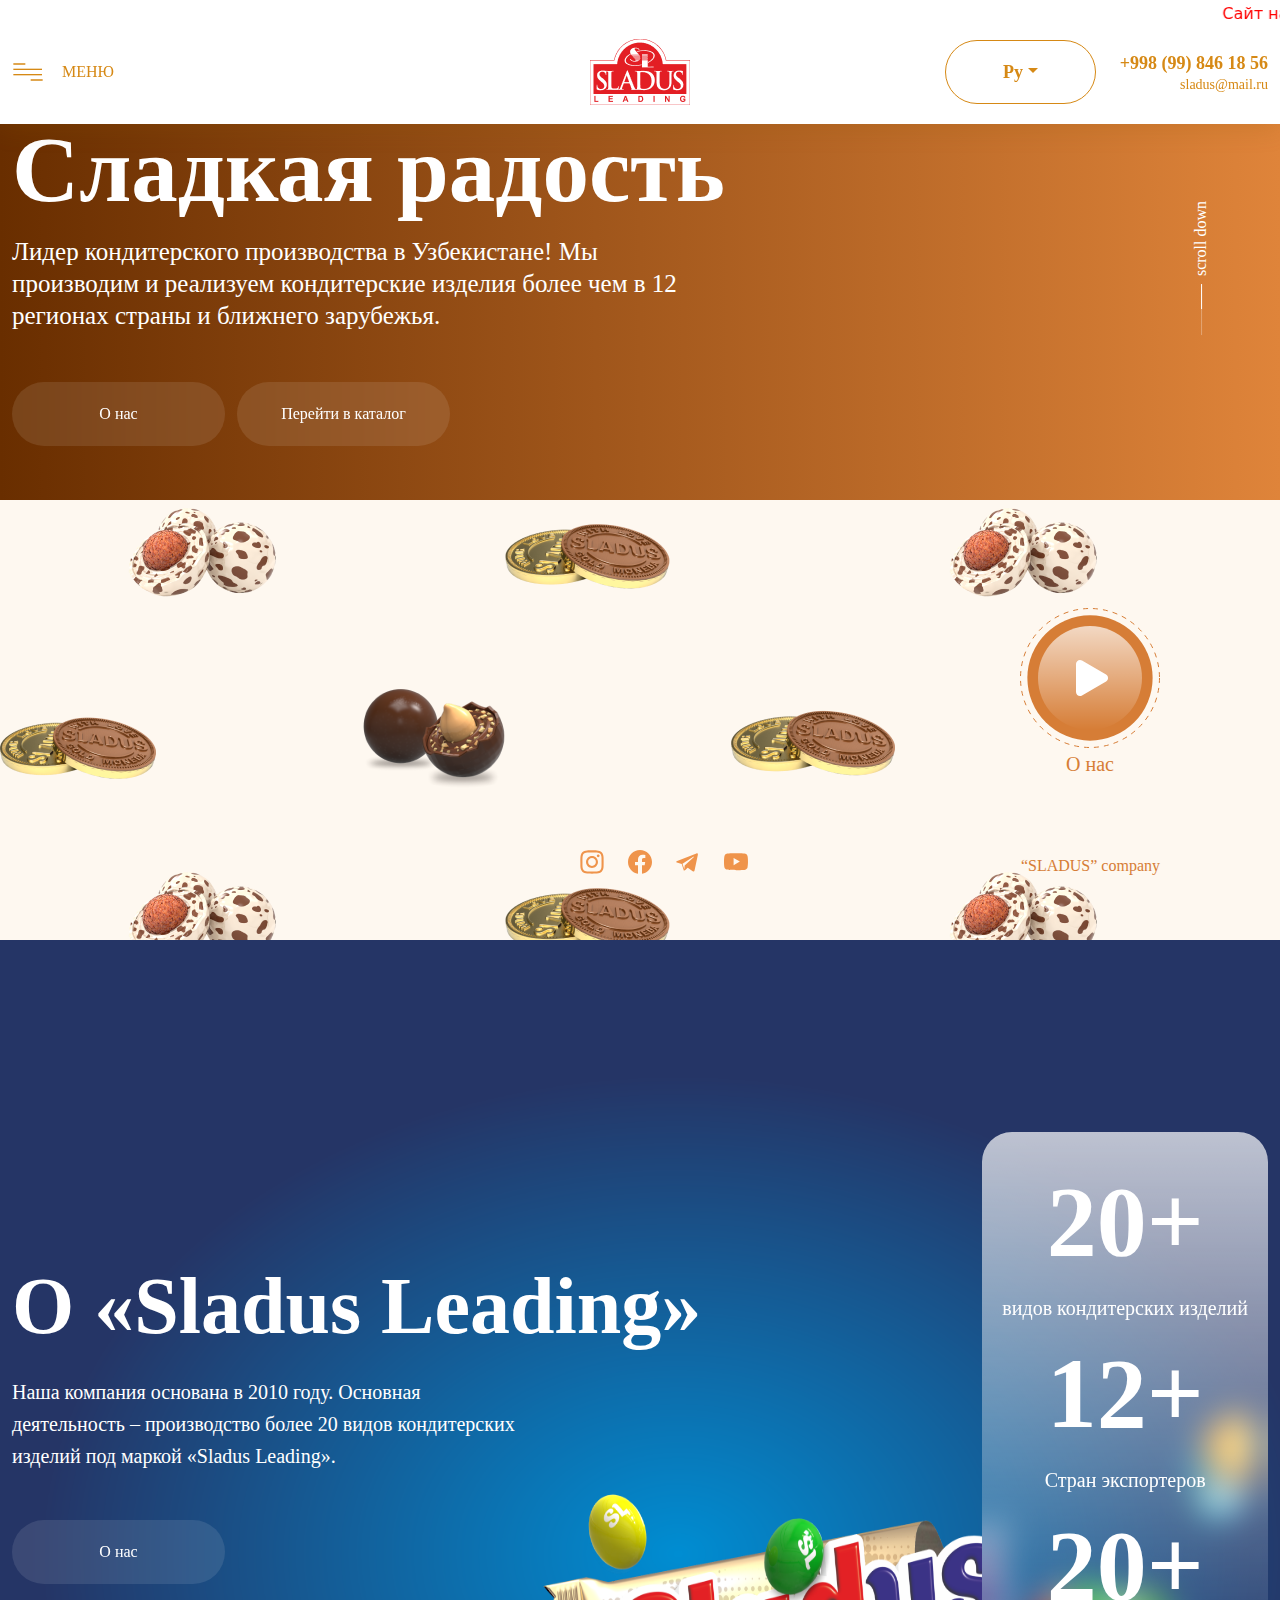
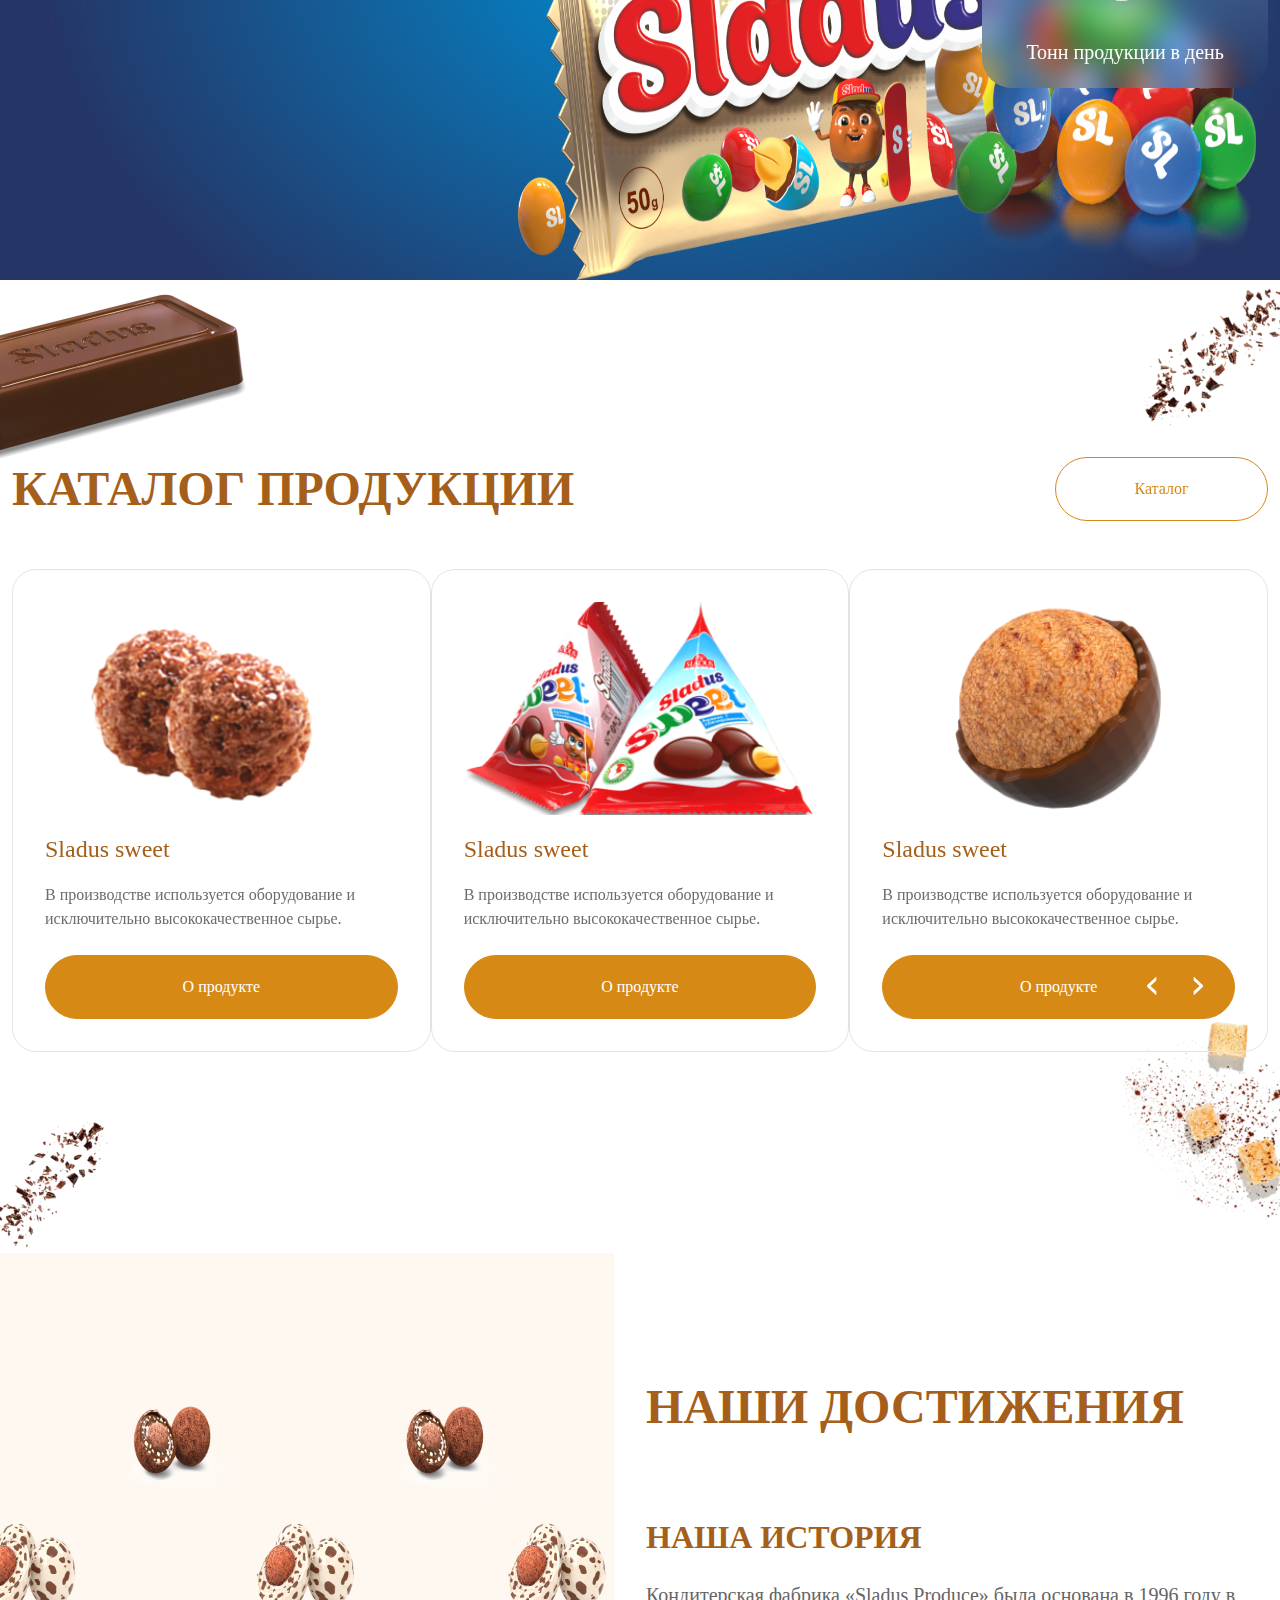
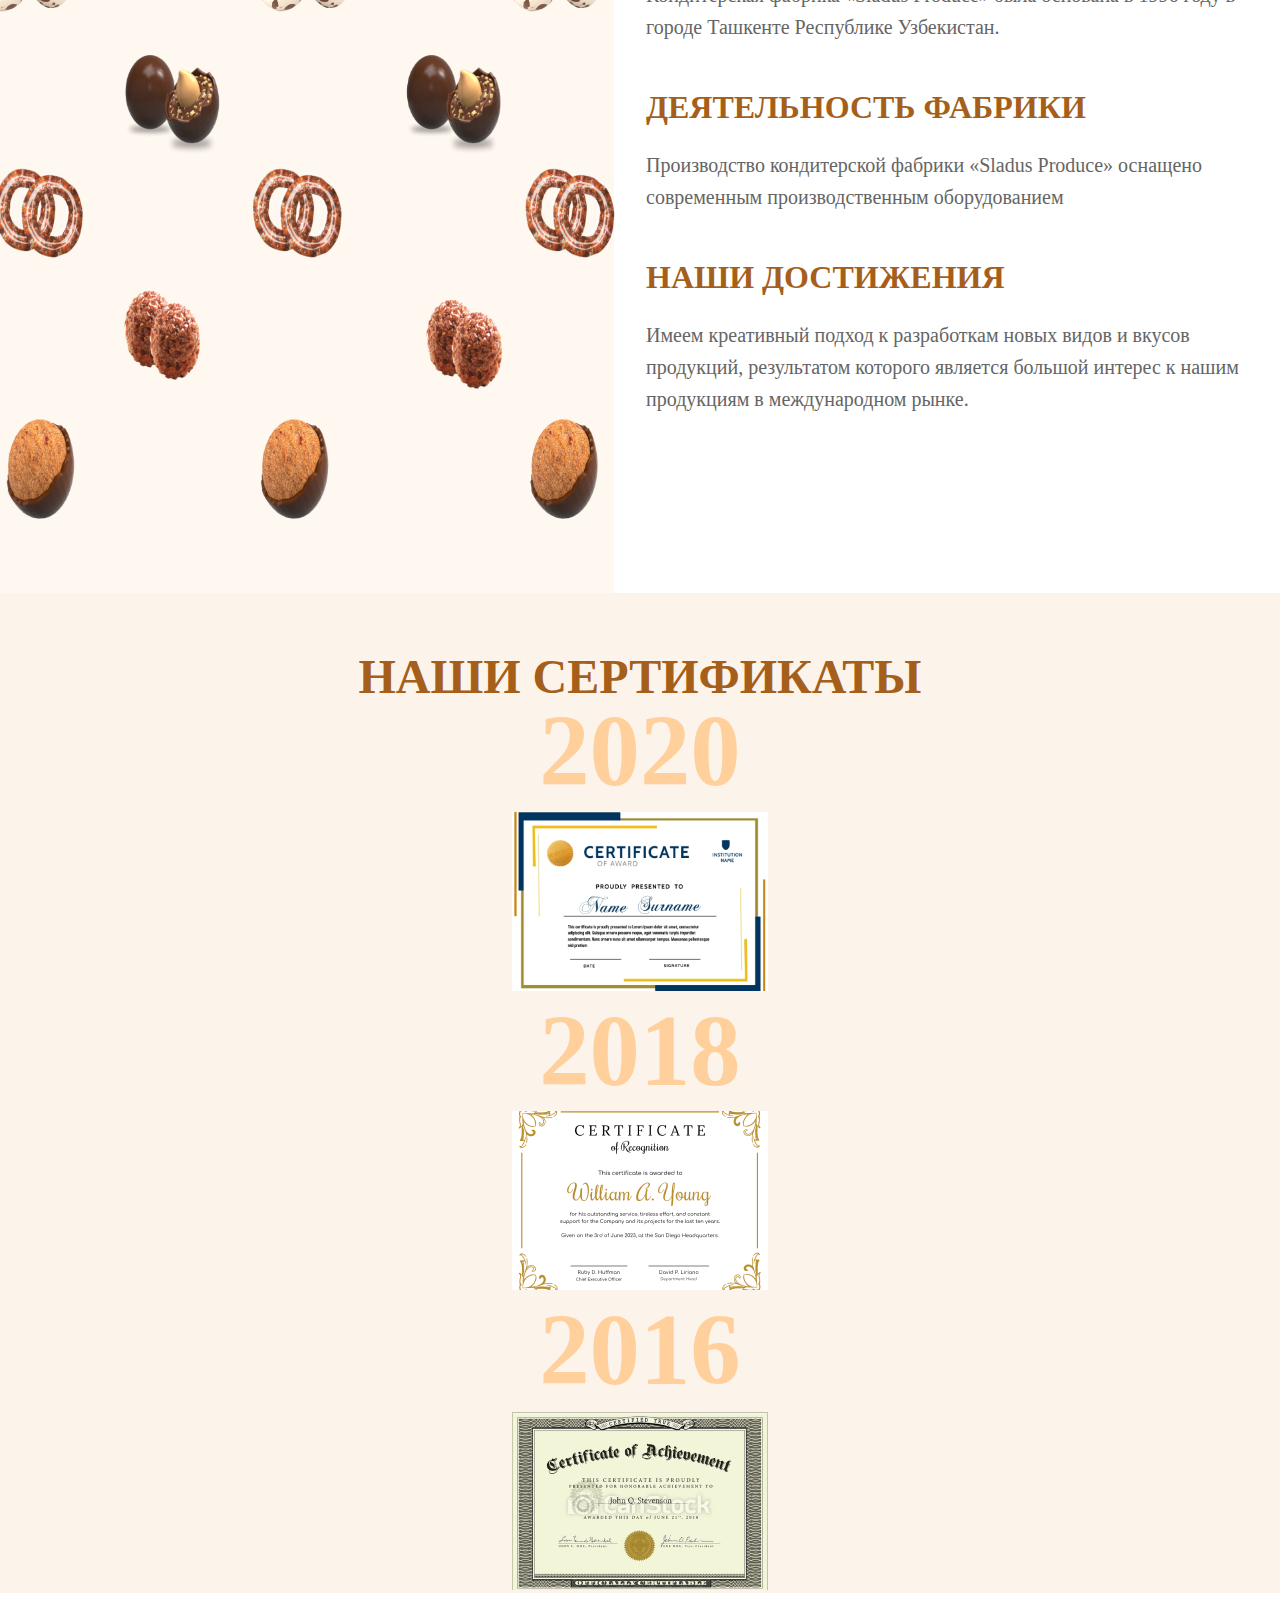
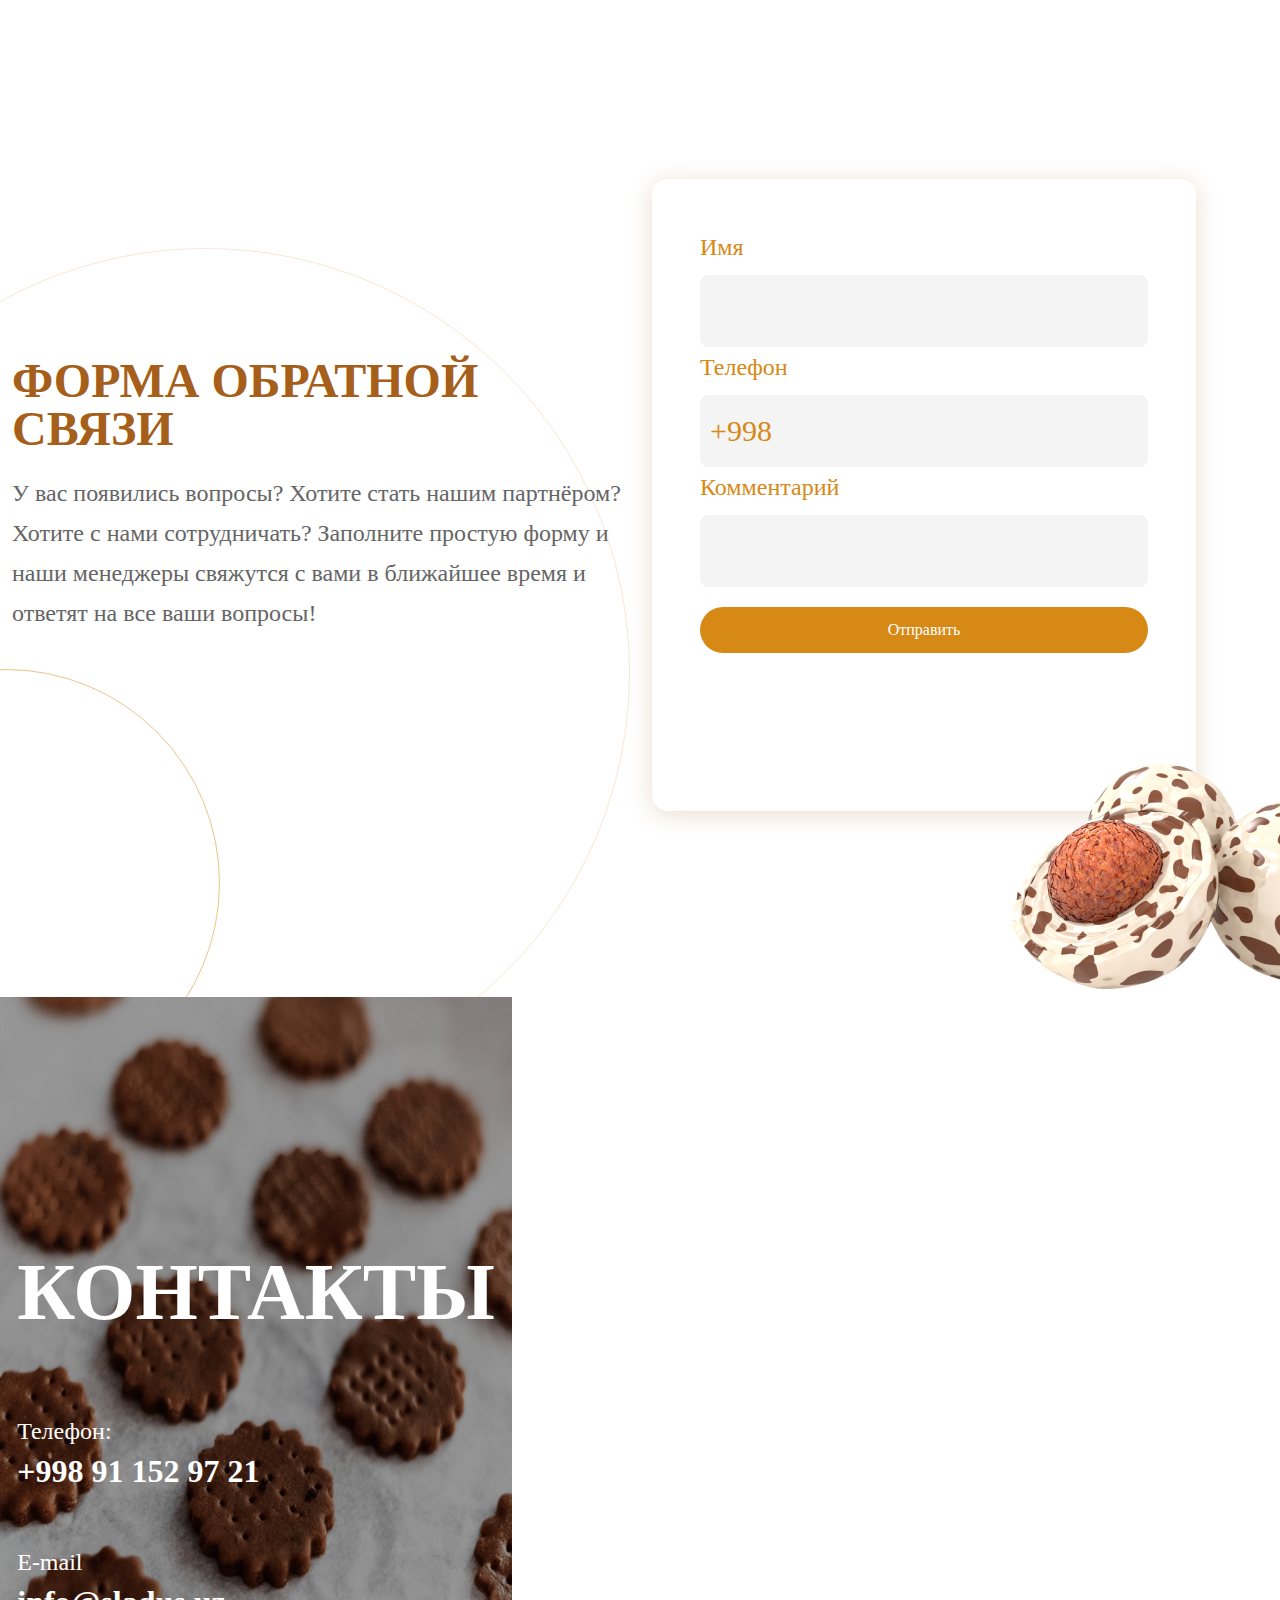
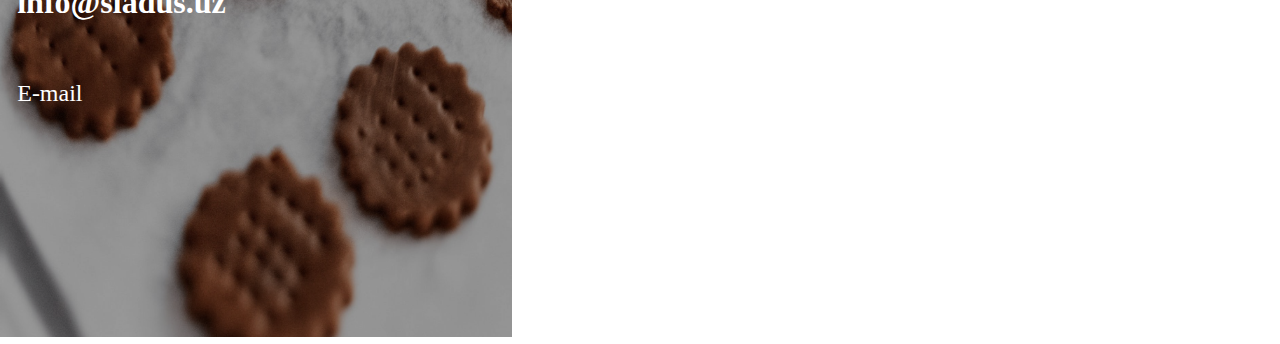
==== commit e129ca7f: "Add files via upload" ====
--- a/index.html
+++ b/index.html
@@ -149,21 +149,22 @@
                         <img src="./assets/icons/yt.svg" alt="icon" class="social_media_img">
                     </a>
                 </div>
-            </div>
-            <a href="#myModal" class="play_video" type="button" data-bs-toggle="modal">
-                <img src="./assets/icons/play.svg" alt="play">
-                <h1 class="modal_video_text">О нас</h1>
-            </a>
-            <div class="modal" id="myModal">
-                <div class="modal-dialog">
-                    <div class="modal-content">
-                        <video controls>
-                        <source src="./assets/video/video.mp4" type="video/mp4">
-                    </video>
-                        <button class="btn btn-close video_closed" data-bs-dismiss="modal"></button>
-                    </div>
-                </div>
-            </div>
+                <a href="#myModal" class="play_video" type="button" data-bs-toggle="modal">
+                    <img src="./assets/icons/play.svg" alt="play">
+                    <h1 class="modal_video_text">О нас</h1>
+                </a>
+                <div class="modal" id="myModal">
+                    <div class="modal-dialog">
+                        <div class="modal-content">
+                            <video controls>
+                            <source src="./assets/video/video.mp4" type="video/mp4">
+                        </video>
+                            <button class="btn btn-close video_closed" data-bs-dismiss="modal"></button>
+                        </div>
+                    </div>
+                </div>
+            </div>
+
         </section>
         <section class="mainTwo">
             <div class="container">
@@ -377,11 +378,11 @@
                             <div class="mainSix_reg_box">
                                 <form action="https://echo.htmlacademy.ru/courses" method="post">
                                     <h1 class="mainSix_reg_title">Имя</h1>
-                                    <input type="text" name="Имя">
+                                    <input required type="text" name="Имя">
                                     <h1 class="mainSix_reg_title">Телефон</h1>
-                                    <input type="tel" name="Телефон" value="+998">
+                                    <input required type="tel" name="Телефон" value="+998">
                                     <h1 class="mainSix_reg_title">Комментарий</h1>
-                                    <input type="text" name="Комментарий">
+                                    <input required type="text" name="Комментарий">
                                     <button type="submit" class="btn">Отправить</button>
                                 </form>
                             </div>
@@ -393,13 +394,15 @@
         <section class="mainSeven">
             <div class="container-fluid">
                 <div class="mainSeven_content_box">
-                    <div class="mainSeven_text_box">
-                        <h1 class="mainSeven_title">Контакты</h1>
-                        <h1 class="mainSeven_info">Телефон:</h1>
-                        <a href="tel:+998911529721" class="mainSeven_tel">+998 91 152 97 21</a>
-                        <h1 class="mainSeven_info">E-mail</h1>
-                        <a href="mailto:info@sladus.uz" class="mainSeven_tel">info@sladus.uz</a>
-                        <h1 class="mainSeven_info">E-mail</h1>
+                    <div class="mainSeven_big_content_box">
+                        <div class="mainSeven_text_box">
+                            <h1 class="mainSeven_title">Контакты</h1>
+                            <h1 class="mainSeven_info">Телефон:</h1>
+                            <a href="tel:+998911529721" class="mainSeven_tel">+998 91 152 97 21</a>
+                            <h1 class="mainSeven_info">E-mail</h1>
+                            <a href="mailto:info@sladus.uz" class="mainSeven_tel">info@sladus.uz</a>
+                            <h1 class="mainSeven_info">E-mail</h1>
+                        </div>
                     </div>
                     <div class="mapBox">
                         <iframe src="https://yandex.ru/map-widget/v1/?um=constructor%3Aa60122b8d6b6e58495dd2fbadc7fb2de0d66b228836e22b352b40afc73c32efb&amp;source=constructor" width="100%" height="100%" frameborder="0"></iframe>
--- a/css/main.css
+++ b/css/main.css
@@ -26,7 +26,7 @@
 /* header start*/
 
 .header {
-    height: 50vh;
+    min-height: 500px;
     background: linear-gradient(270deg, #DF843A 0%, #692E00 100%);
     padding-top: 60px;
 }
@@ -359,7 +359,7 @@
 /* slider */
 
 .slider {
-    height: 50vh;
+    min-height: 440px;
     background-color: #FEF8F0;
     position: relative;
     bottom: 0;
@@ -477,7 +477,7 @@
 /* mainTwo start */
 
 .mainTwo {
-    height: 100vh;
+    min-height: 940px;
     position: relative;
     background-image: url(../assets/images/backgroundOne.png);
     background-size: 100% 100%;
@@ -630,14 +630,14 @@
 
 .mainFour_img {
     width: 100%;
-    height: 100vh;
+    min-height: 940px;
 }
 
 .mainFour_content_box {
     display: flex;
     justify-content: center;
     flex-direction: column;
-    height: 100vh;
+    min-height: 940px;
 }
 
 .mainFour_title_one {
@@ -826,8 +826,8 @@
 .mainFive {
     position: relative;
     background: #FCF4EB;
-    height: 100vh;
-    padding-top: 158px;
+    min-height: 940px;
+    padding-top: 60px;
 }
 
 .container-fluid {}
@@ -1063,16 +1063,31 @@
 /* mainSeven start */
 
 .mainSeven {
+    /* background-image: url(../assets/images/bgmap.png);
+    background-repeat: no-repeat;
+    background-size: contain;
+    background-position: left; */
+}
+
+.mainSeven .container-fluid {
+    padding: 0;
+}
+
+.mainSeven_content_box {
+    display: flex;
+    justify-content: space-between;
+    align-items: center;
+}
+
+.mainSeven_big_content_box {
+    width: 40%;
     background-image: url(../assets/images/bgmap.png);
     background-repeat: no-repeat;
-    background-size: contain;
-    background-position: left;
-}
-
-.mainSeven_content_box {
-    display: flex;
-    justify-content: space-between;
-    align-items: center;
+    background-size: 100% 100%;
+    min-height: 940px;
+    display: flex;
+    align-items: center;
+    justify-content: center;
 }
 
 .mainSeven_text_box {
@@ -1111,7 +1126,7 @@
 }
 
 .mapBox {
-    height: 100vh;
+    height: 940px;
     width: 60%;
 }
 
--- a/css/media.css
+++ b/css/media.css
@@ -38,7 +38,6 @@
     .navbar {
         padding: 0;
         padding-top: 40px;
-        padding-bottom: 15px;
     }
     .header_box_One::before {
         width: 100%;
@@ -67,6 +66,9 @@
         -ms-transform: scale(0.5);
         -o-transform: scale(0.5);
     }
+    .owl-nav {
+        display: none;
+    }
 }
 
 
@@ -105,12 +107,12 @@
 }
 
 @media screen and (max-width :1280px) {
-    .header {
+    /* .header {
         height: 60vh;
-    }
-    .slider {
+    } */
+    /* .slider {
         height: 40vh;
-    }
+    } */
 }
 
 
@@ -167,6 +169,12 @@
         padding-top: 100px;
         padding-bottom: 100px;
     }
+    .mainSeven_big_content_box {
+        width: 100%;
+    }
+    .mapBox {
+        width: 100%;
+    }
 }
 
 @media screen and (max-width :500px) {
@@ -216,6 +224,9 @@
     .media_blur_section {
         display: flex;
     }
+    .mainSeven_text_box {
+        padding: 0;
+    }
 }
 
 @media screen and (max-width:1750px) {
@@ -227,8 +238,8 @@
         justify-content: center;
     }
     .mainFive {
-        padding-top: 20px !important;
-        padding-bottom: 20px !important;
+        padding-top: 60px;
+        padding-bottom: 60px;
         height: 1000px;
     }
 }
@@ -240,12 +251,7 @@
     .mainSeven {
         background-size: 100% 100%;
     }
-    .mapBox {
-        height: 500px;
-    }
-    .header {
-        height: fit-content;
-    }
+    .header {}
     .slider {}
 }
 
@@ -266,7 +272,7 @@
         margin-bottom: 30px;
     }
     .mainFour_img {
-        height: fit-content;
+        min-height: fit-content;
     }
     .mainSix_big_circle {
         display: none;
@@ -340,6 +346,14 @@
         align-items: center;
         justify-content: center;
     }
+    .mainTwo_title {
+        line-height: 80px;
+        margin-bottom: 30px;
+        text-align: center;
+    }
+    .scroll_bar {
+        display: none;
+    }
 }
 
 @media screen and (max-width:600px) {
@@ -347,7 +361,15 @@
         display: none;
     }
     .header {
-        height: fit-content;
+        display: flex;
+        align-items: center;
+        justify-content: center;
+    }
+    .header_content {
+        display: flex;
+        align-items: center;
+        justify-content: center;
+        flex-direction: column;
     }
     .play_video {
         display: none;
@@ -359,16 +381,24 @@
         text-align: center;
     }
     .mainTwo_title {
-        font-size: 60px;
-        line-height: 60px;
+        font-size: 50px;
+        line-height: 50px;
     }
     .mainSeven {
         height: fit-content;
     }
     .mainSeven_title,
-    .header_content_title {
-        font-size: 60px;
-        line-height: 60px;
+    .header_content_title,
+    .mainThree_title {
+        font-size: 50px;
+        line-height: 50px;
+        text-align: center;
+    }
+    .mainFour_title_one,
+    .media_title_sertif,
+    .mainSix_text_title {
+        font-size: 40px;
+        margin-bottom: 50px;
     }
     .mainSeven_content_box {
         padding-top: 30px;
@@ -382,19 +412,35 @@
         margin-bottom: 30px;
     }
     .mainSix_reg_box {
-        height: fit-content;
+        width: 100%;
     }
     .mainSix {
         height: fit-content;
         padding-top: 120px;
         padding-bottom: 120px;
     }
+    .mainThree_title_box {
+        flex-direction: column;
+        align-items: center;
+        justify-content: center;
+    }
+    .mainThree_title {
+        text-align: center;
+        margin-bottom: 30px;
+    }
+    .mainSeven_big_content_box {
+        min-height: 600px;
+    }
+    .mapBox {
+        height: 600px;
+    }
+    .header_content_text {
+        text-align: center;
+    }
 }
 
 @media screen and (max-width:400px) {
-    .mainThree {
-        display: none;
-    }
+    .mainThree {}
     .media_title_sertif,
     .mainFour_title_one,
     .mainSeven_title {
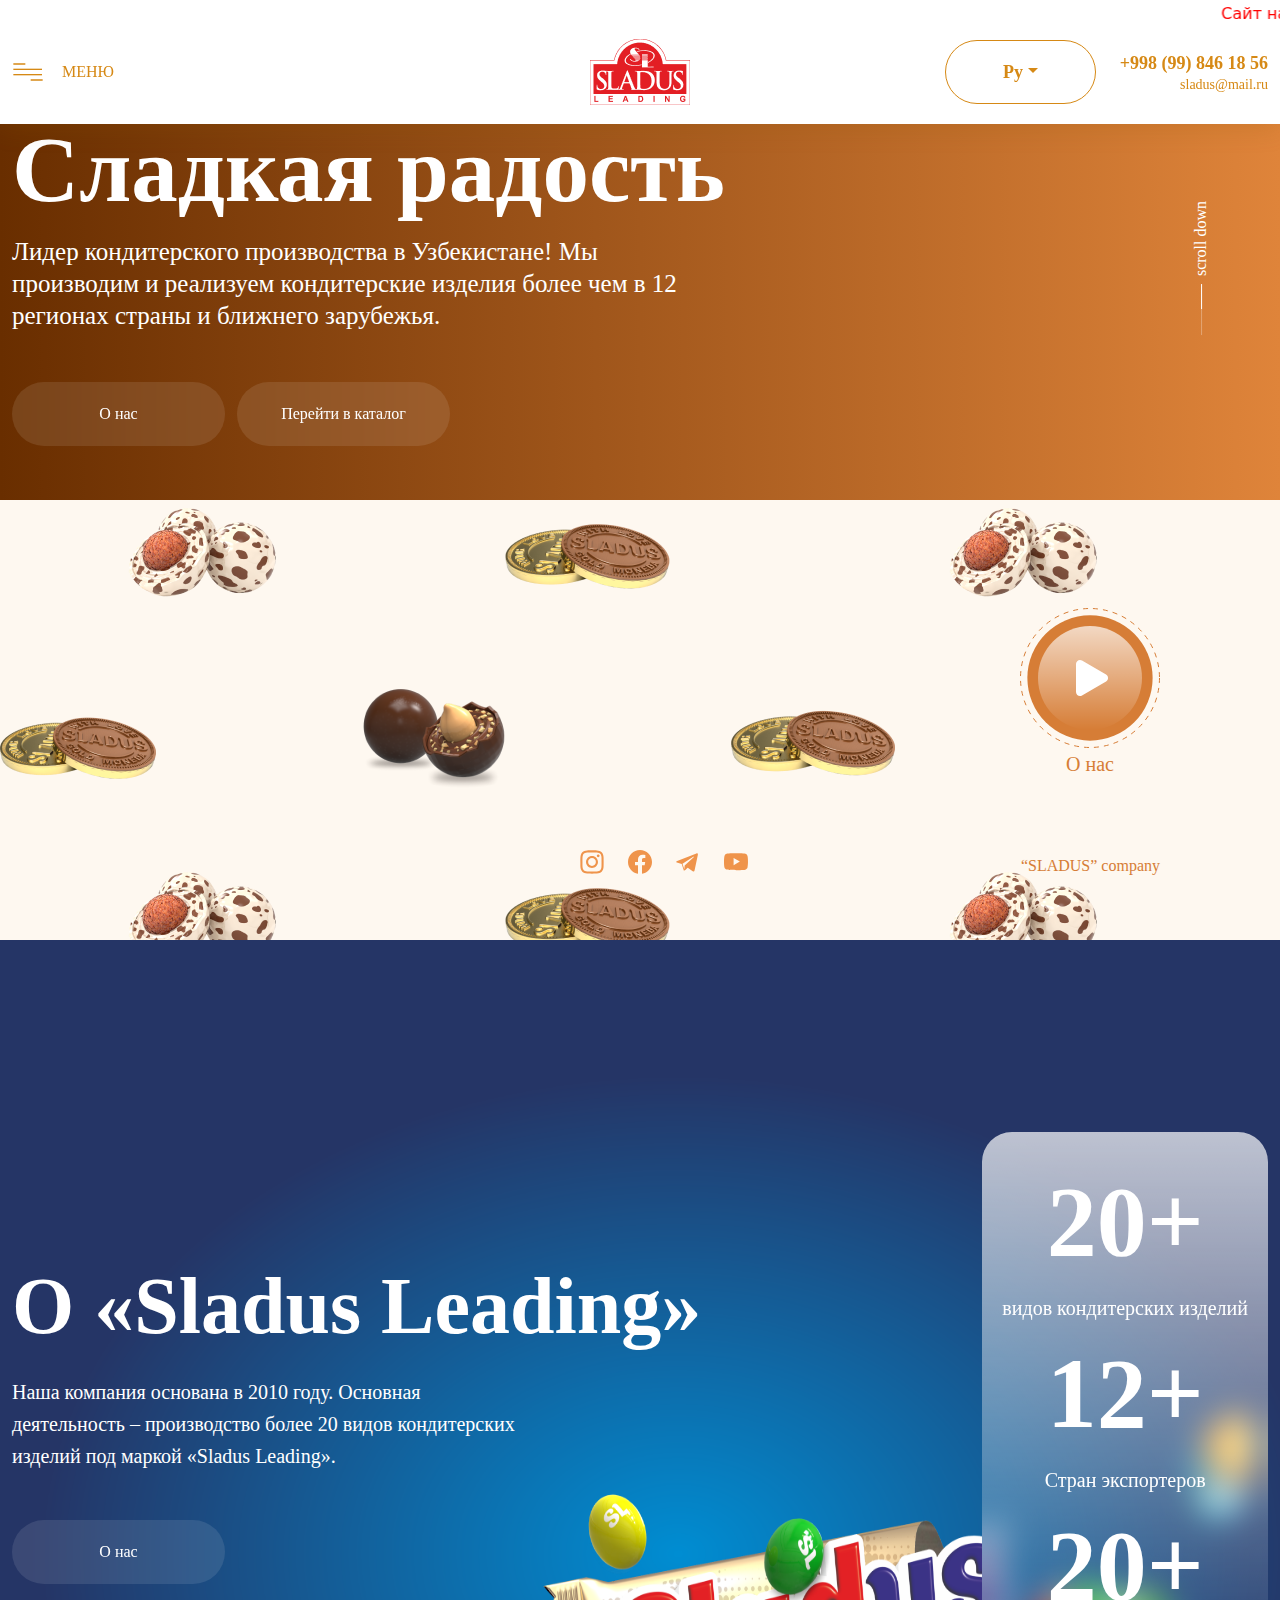
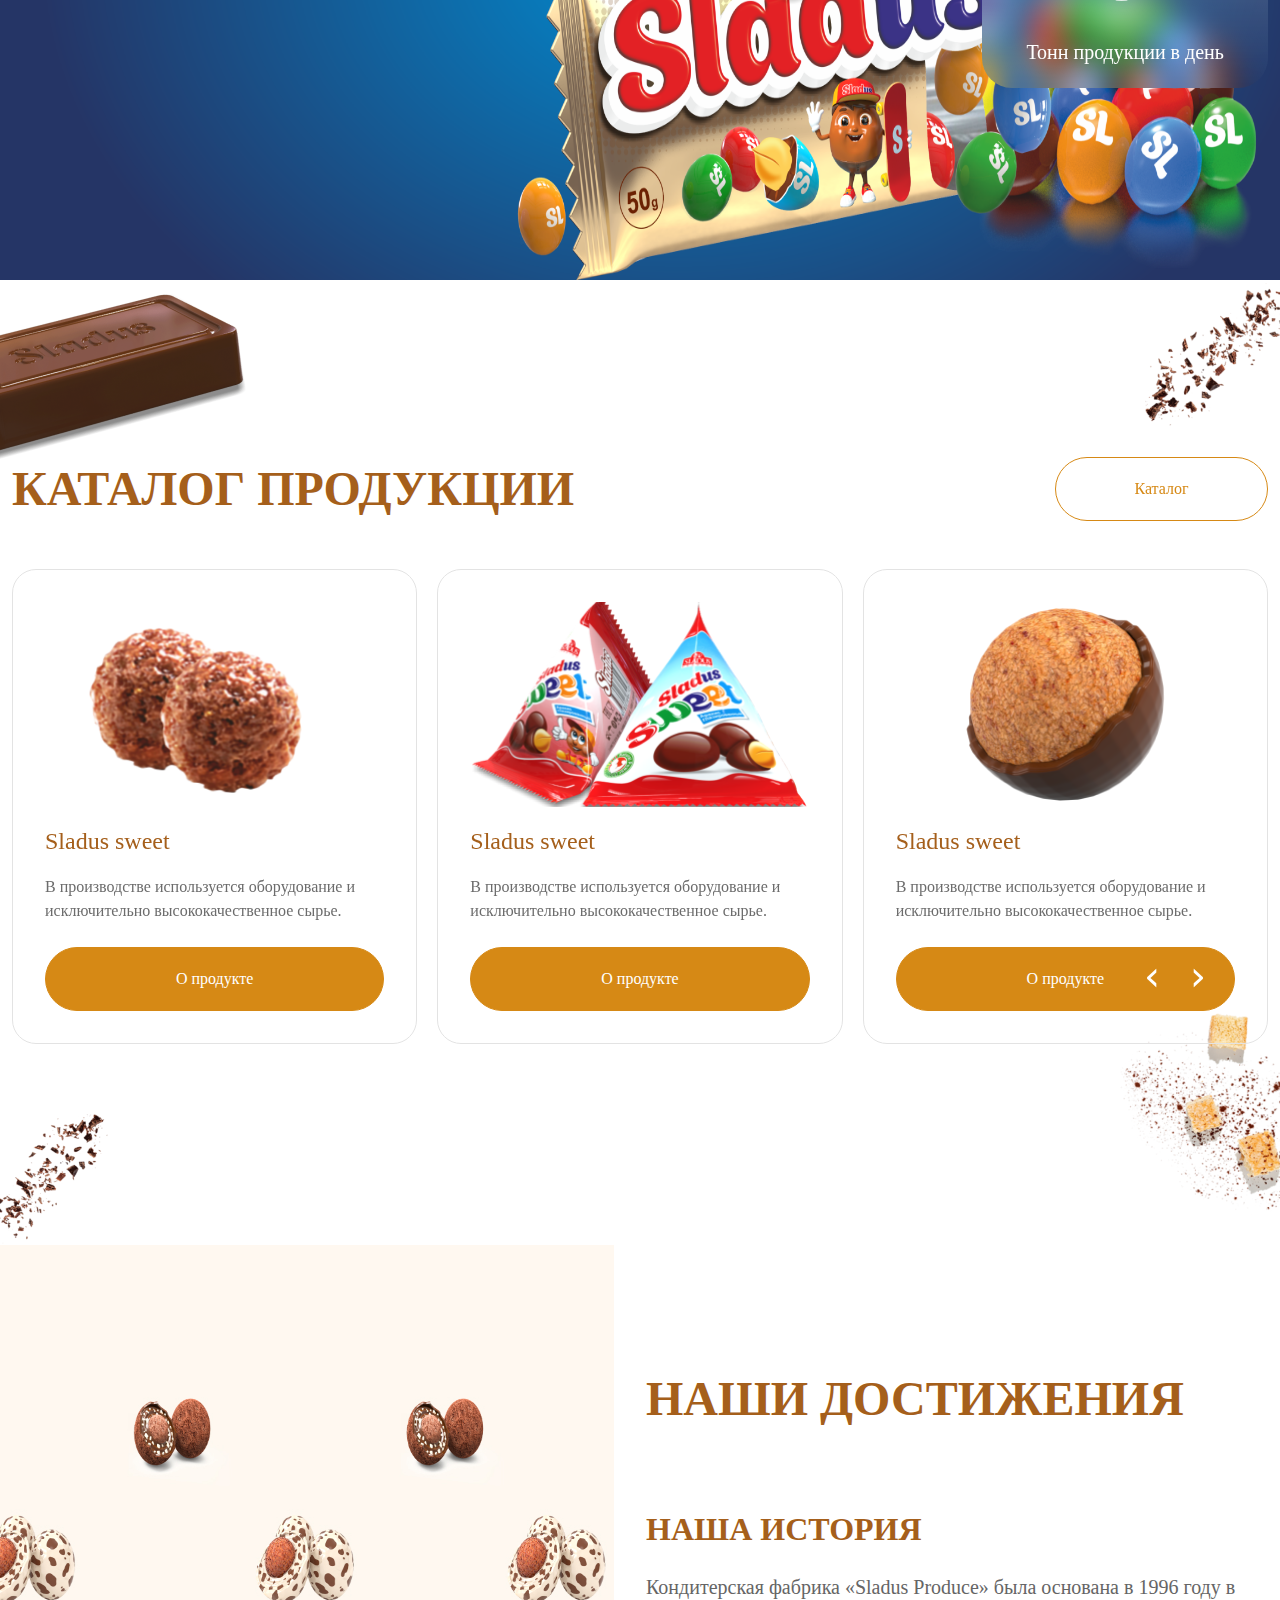
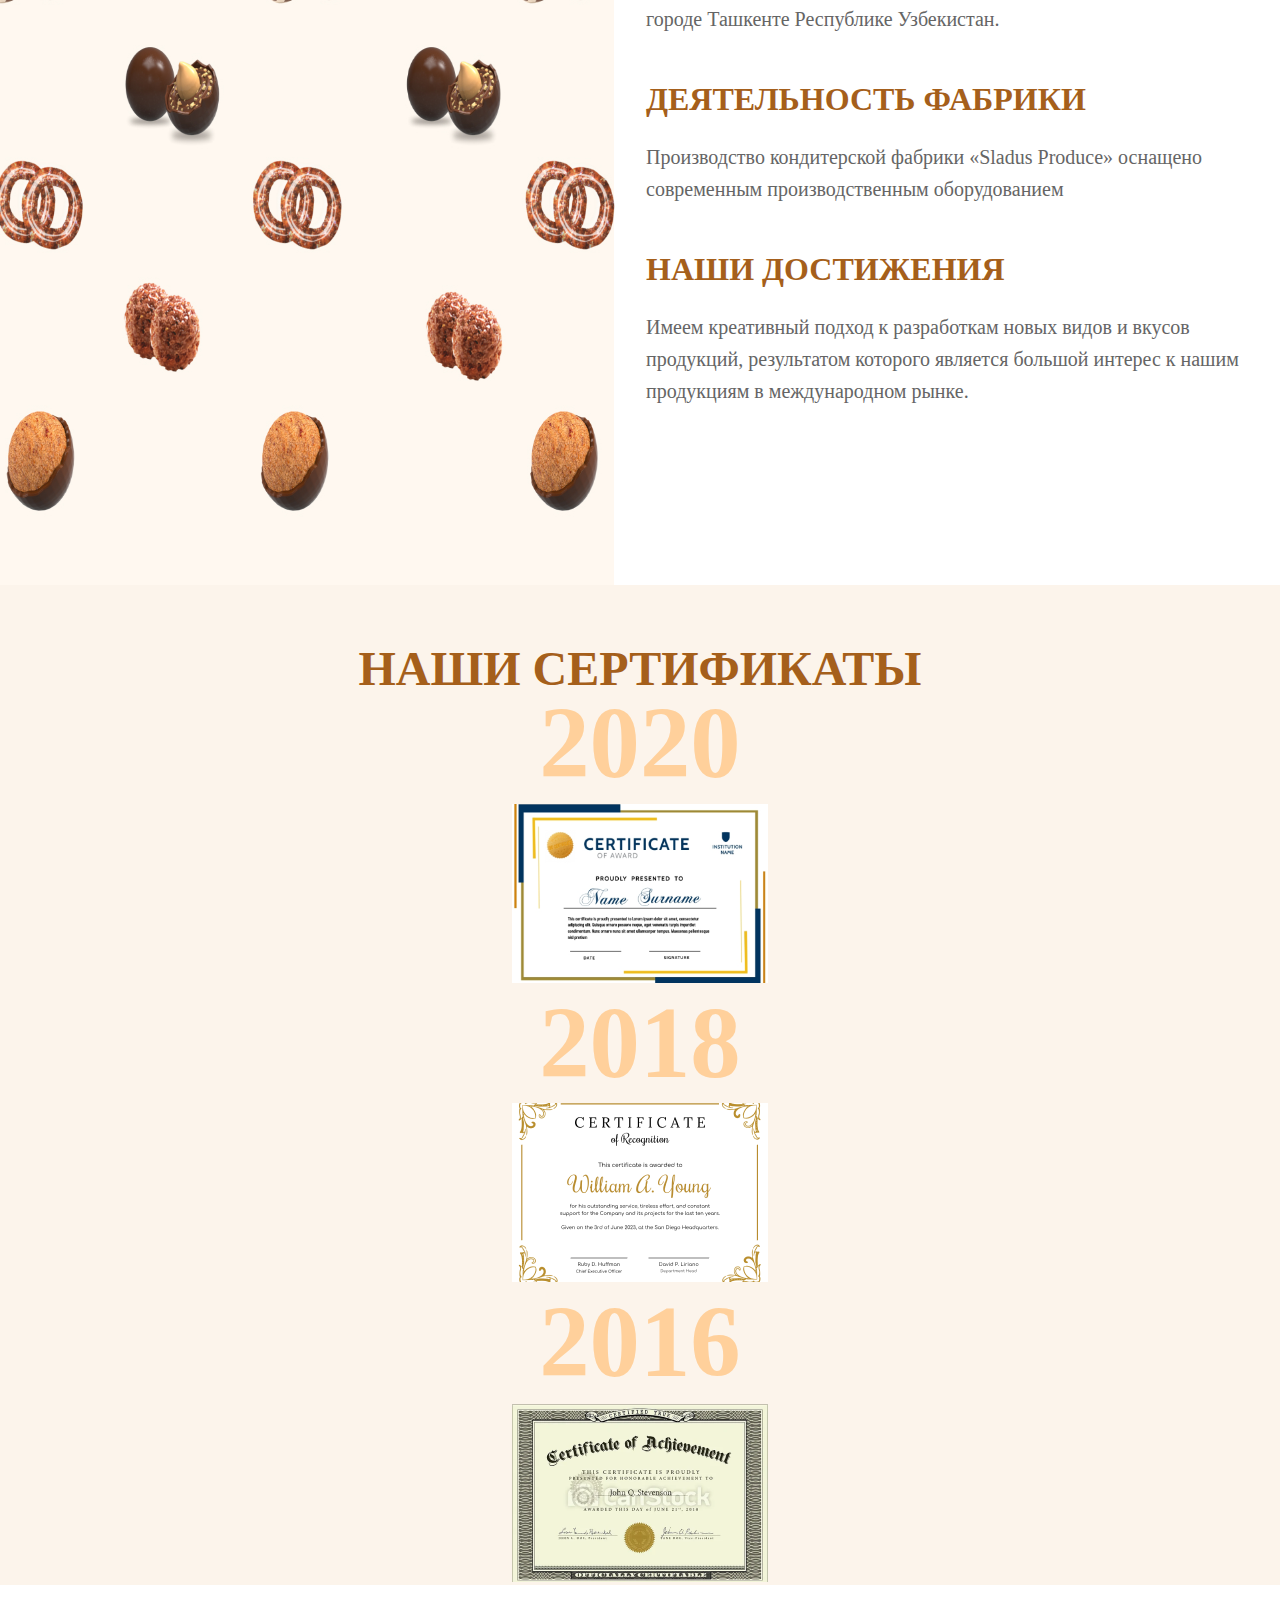
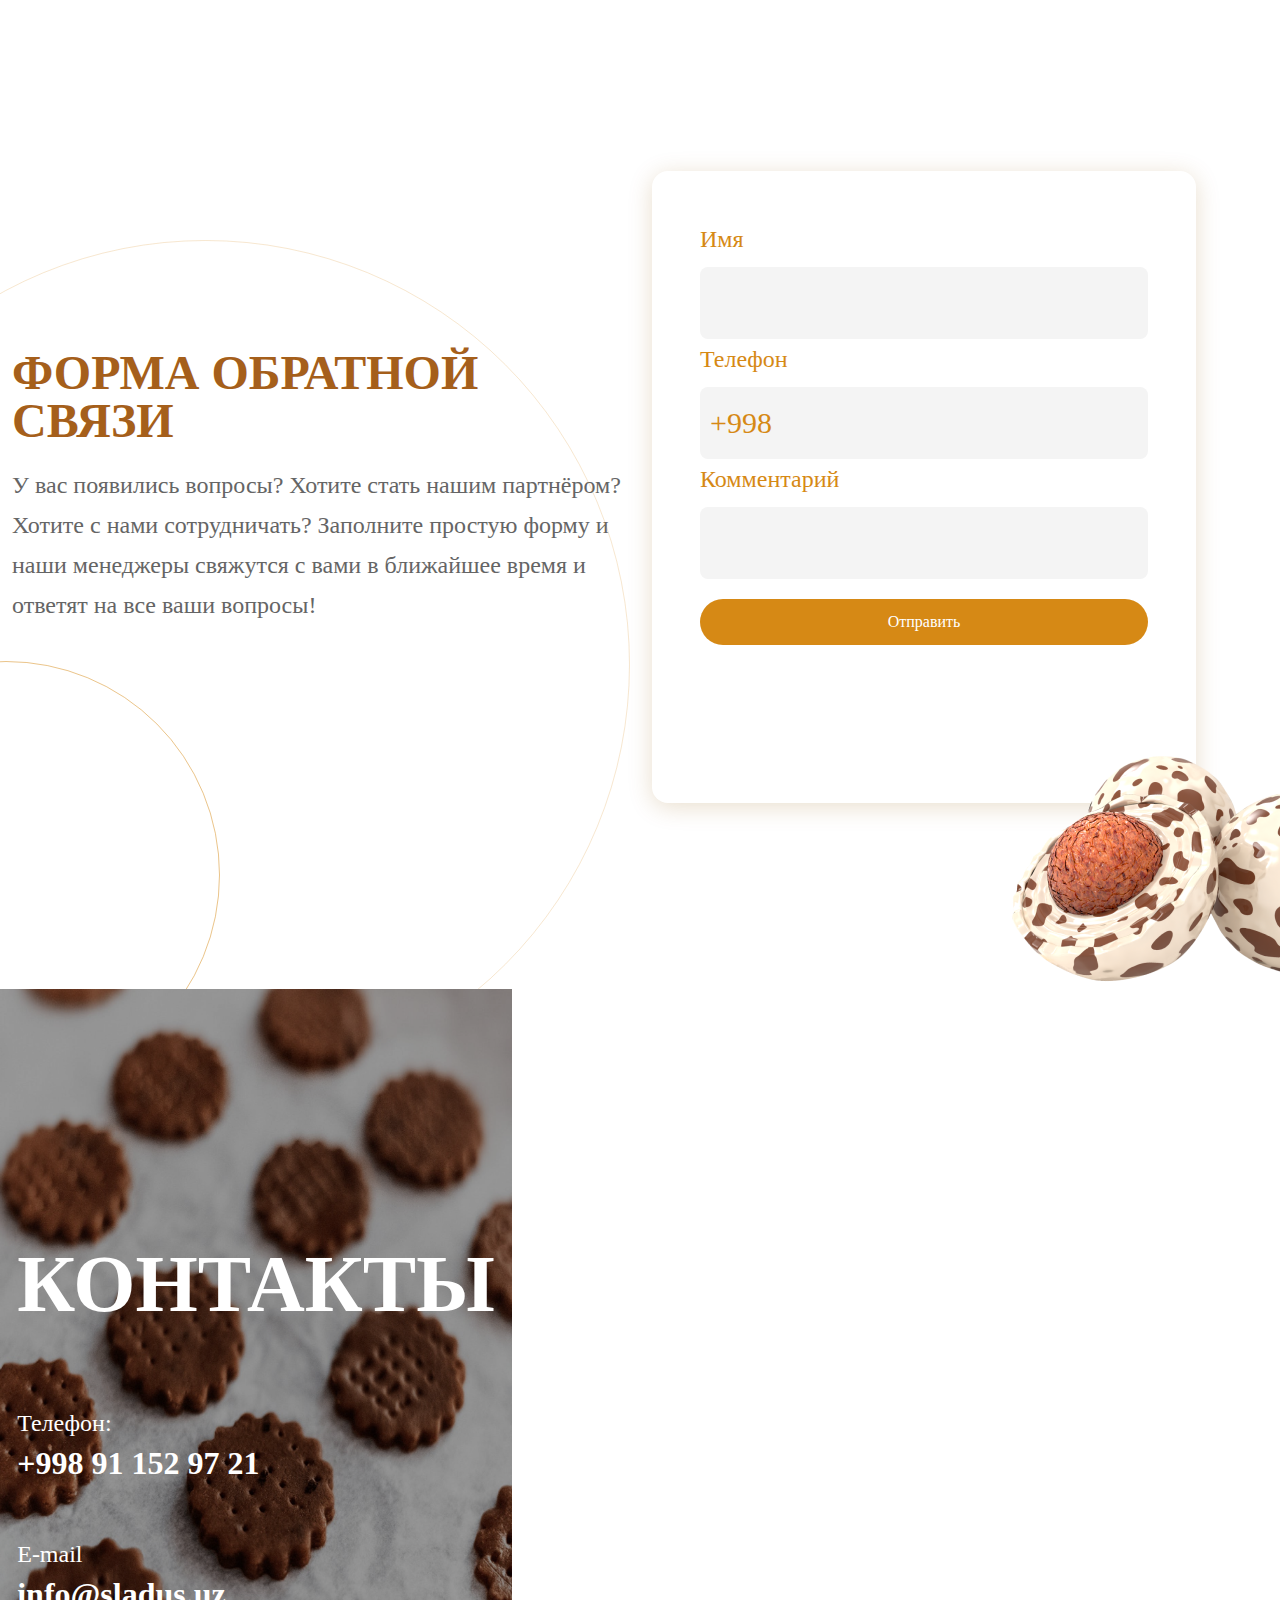
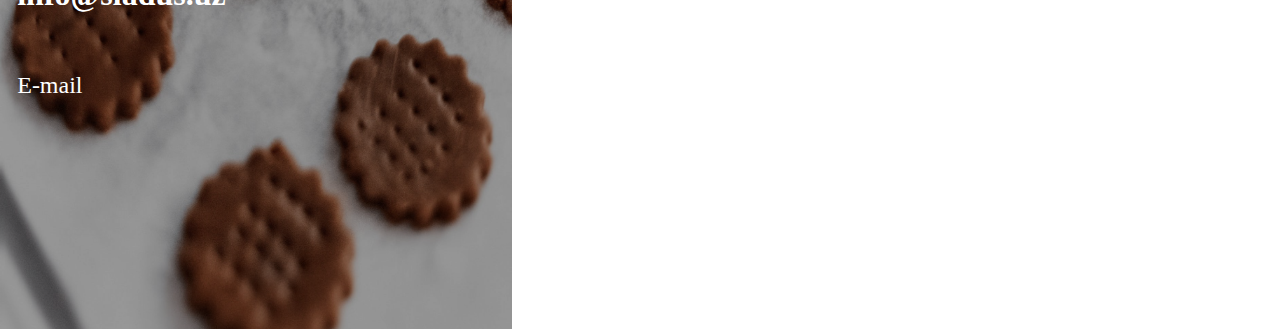
==== commit b48b366d: "Add files via upload" ====
--- a/index.html
+++ b/index.html
@@ -122,7 +122,7 @@
                 </h1>
                 <div class="header_button_box">
                     <a href="./about us/index.html" class="header_link">О нас</a>
-                    <a href="#" class="header_link">Перейти в каталог</a>
+                    <a href="./katalog/index.html" class="header_link">Перейти в каталог</a>
                 </div>
                 <div class="scroll_bar">
                     <div class="lines"></div>
--- a/css/media.css
+++ b/css/media.css
@@ -437,6 +437,16 @@
     .header_content_text {
         text-align: center;
     }
+    .header_button_box {
+        display: flex;
+        align-items: center;
+        justify-content: center;
+        flex-direction: column;
+    }
+    .header_link {
+        margin-right: 0;
+        margin-bottom: 20px;
+    }
 }
 
 @media screen and (max-width:400px) {
@@ -448,4 +458,14 @@
         line-height: 30px;
         margin-bottom: 30px;
     }
+    .mainThree_img_pos_bl,
+    .mainThree_img_pos_tl,
+    .mainThree_img_pos_br,
+    .mainThree_img_pos_tr {
+        display: none;
+    }
+    .mainThree {
+        padding-top: 80px;
+        padding-bottom: 80px;
+    }
 }